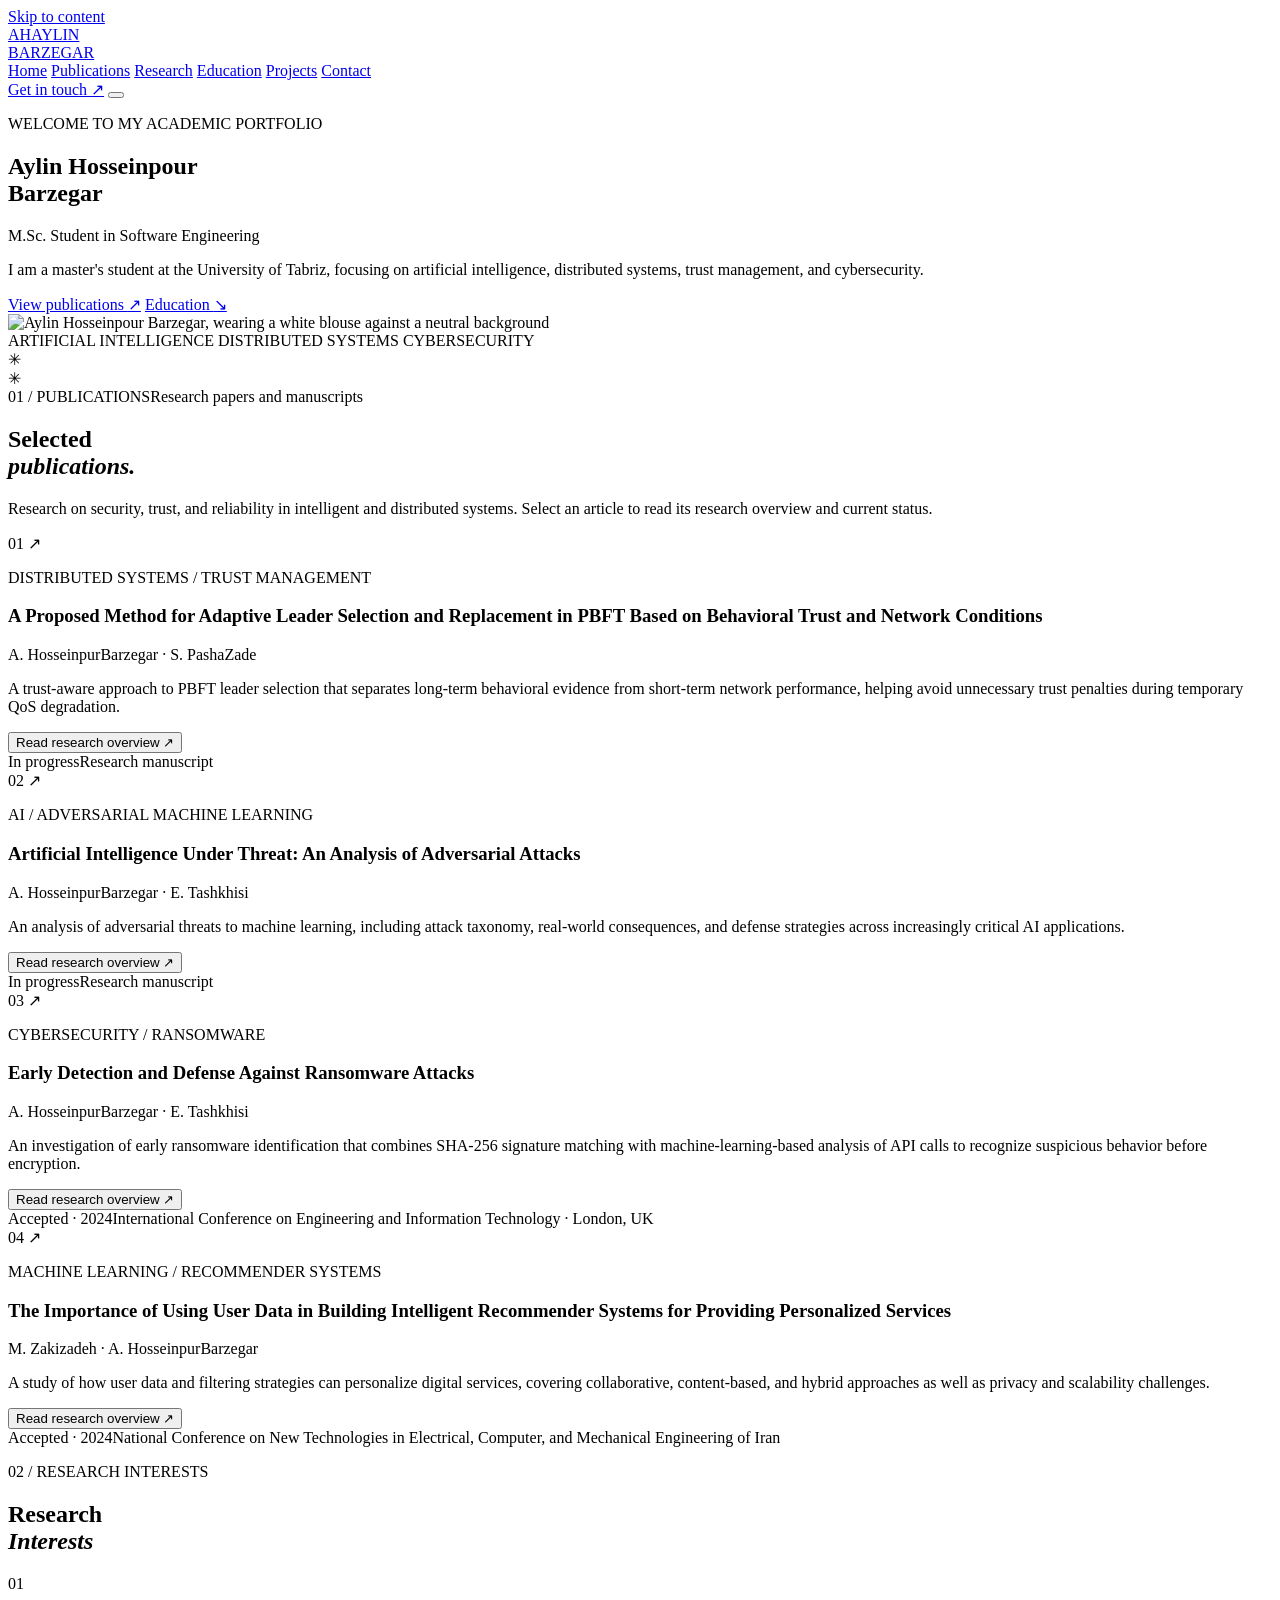
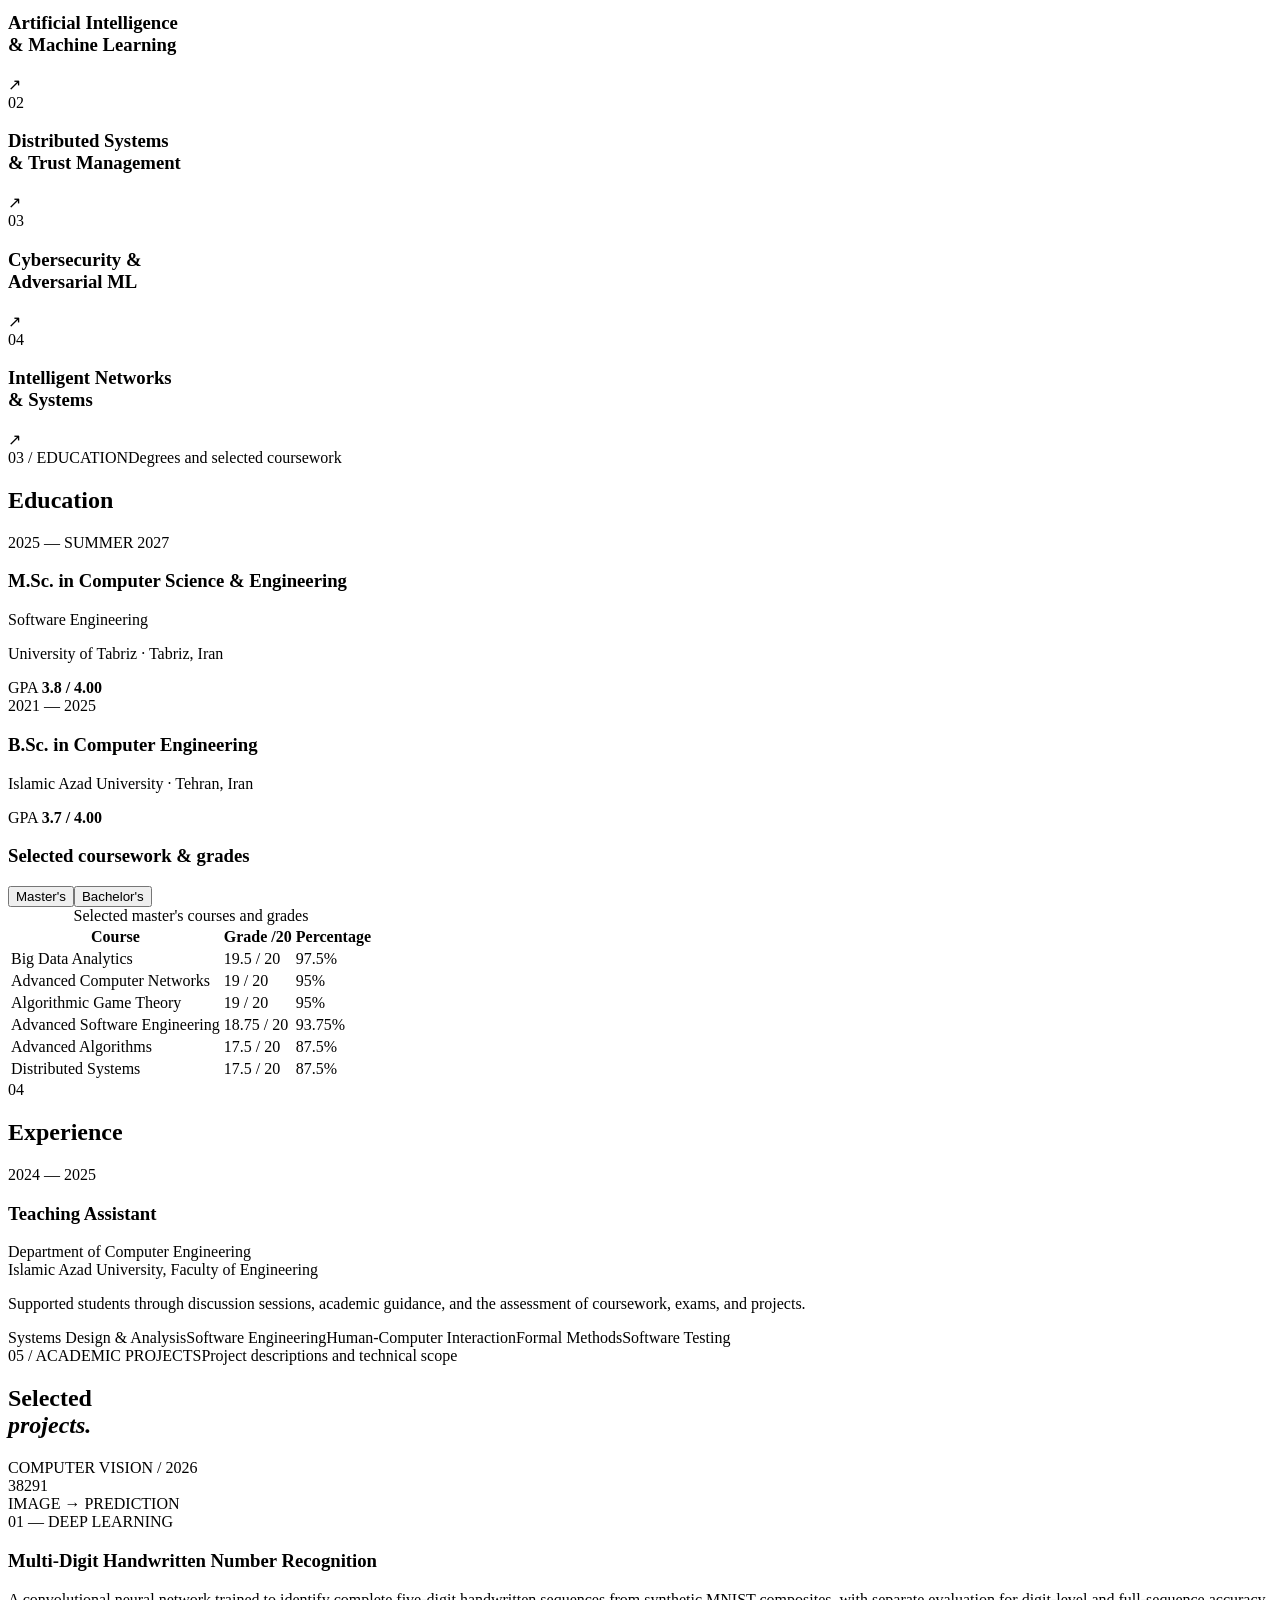
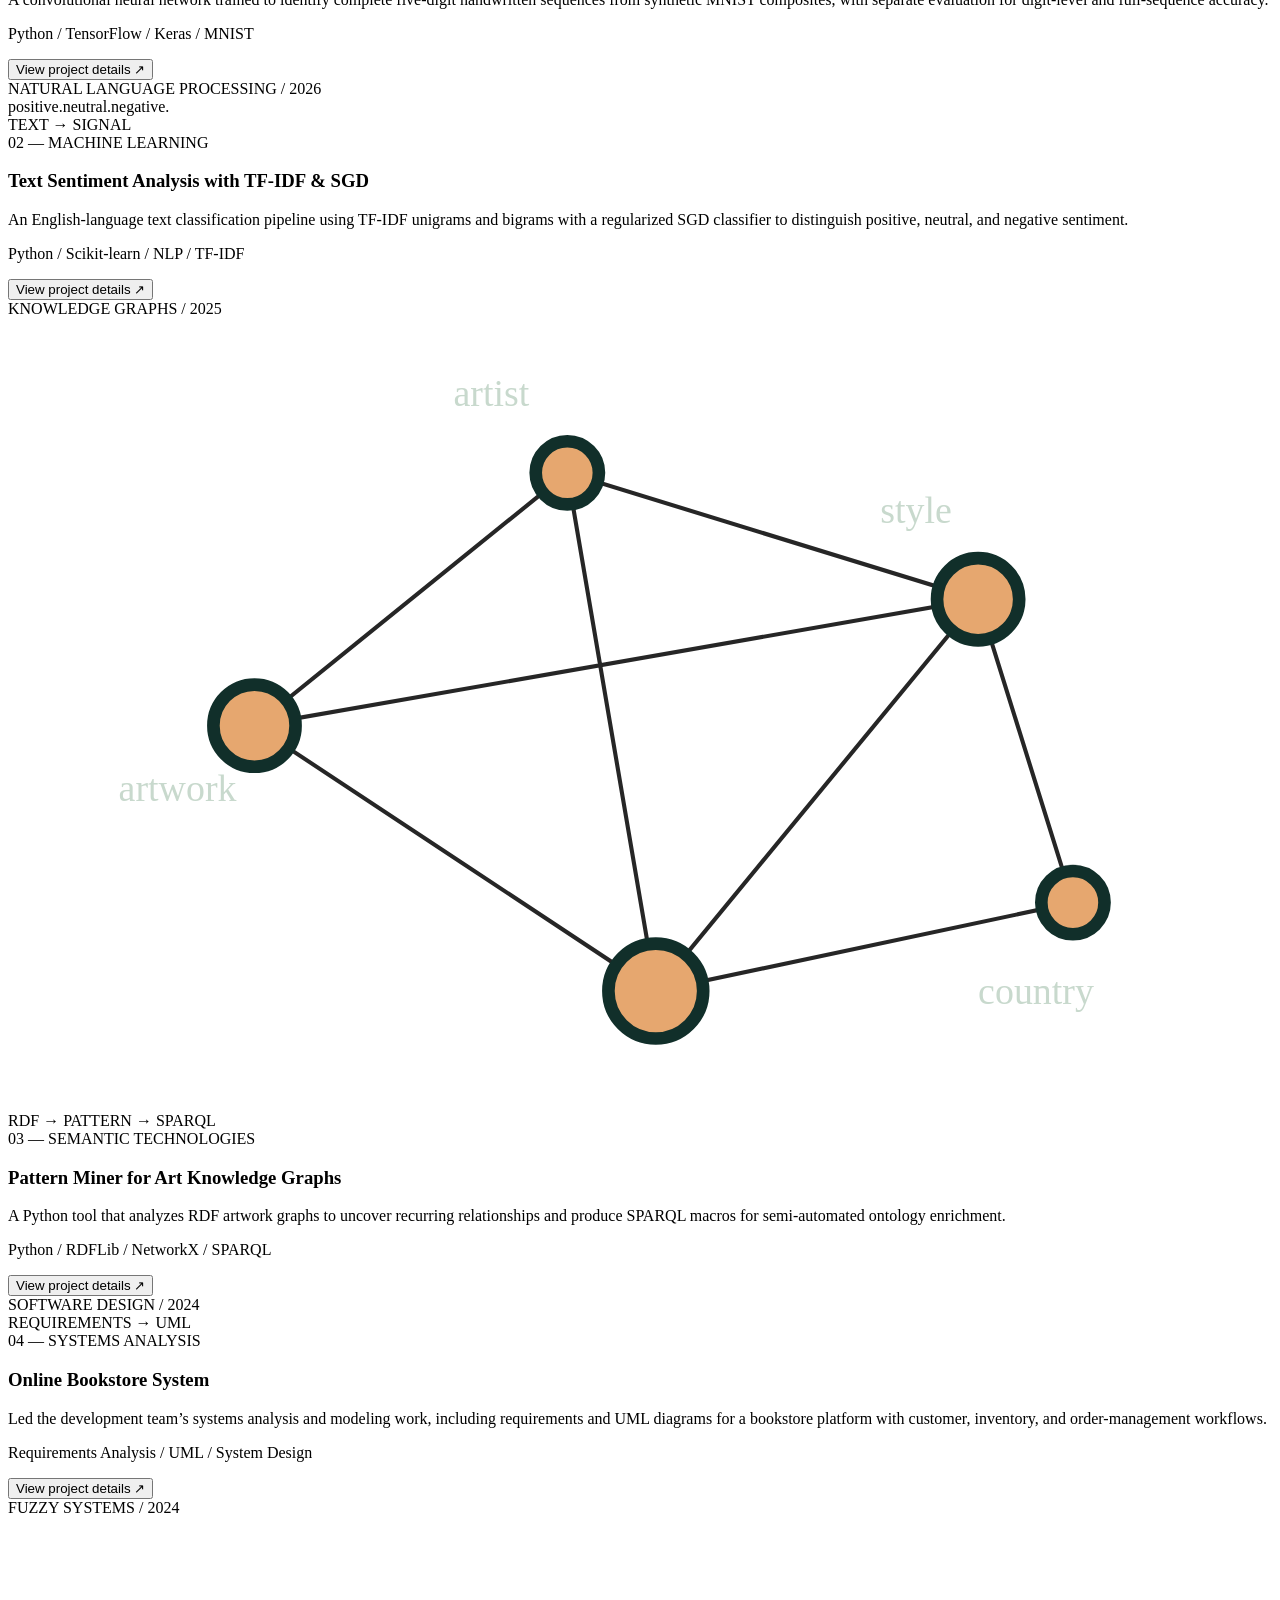
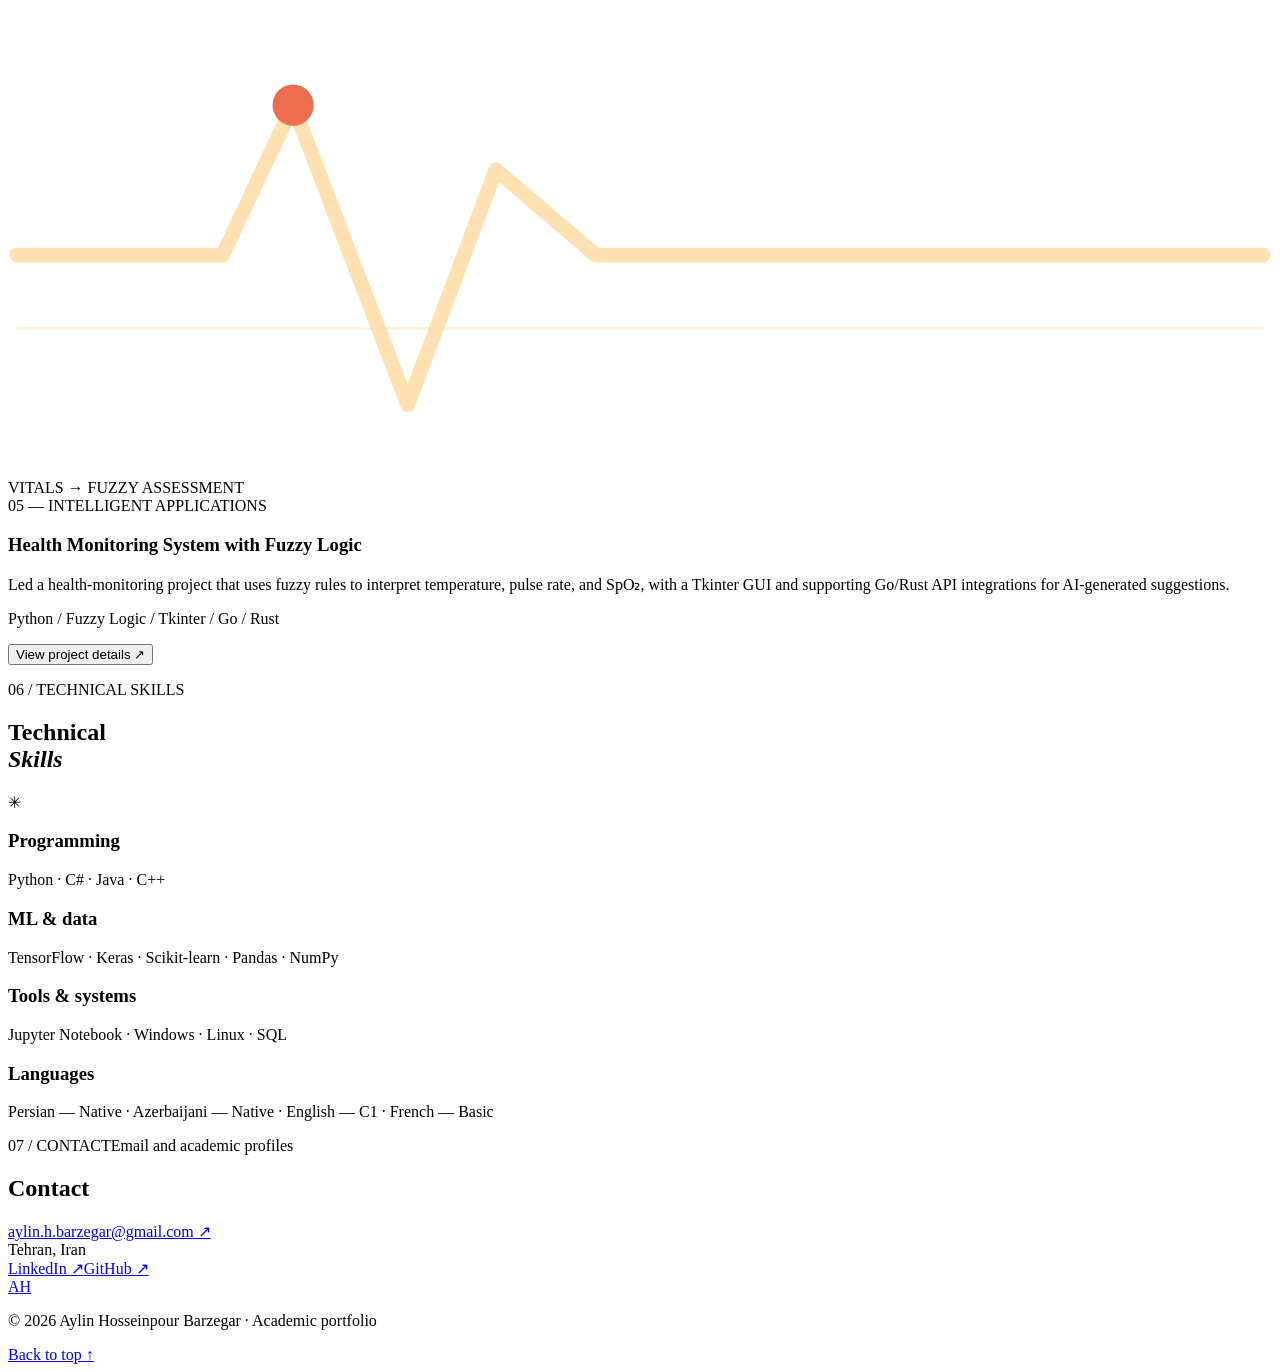
==== index.html @ ffdce844 "Add files via upload" ====
<!DOCTYPE html>

<html lang="en">
<head>
<meta charset="utf-8"/>
<meta content="width=device-width, initial-scale=1" name="viewport"/>
<meta content="noindex, nofollow, noarchive" name="robots"/>
<meta content="noindex, nofollow, noarchive" name="googlebot"/>
<meta content="strict-origin-when-cross-origin" name="referrer"/>
<meta content="#12362f" name="theme-color"/>
<meta content="The academic portfolio of Aylin Hosseinpour Barzegar, a software engineering graduate student researching artificial intelligence, distributed systems, trust management, and cybersecurity." name="description"/>
<title>Aylin Hosseinpour Barzegar — Research &amp; Engineering</title>
<link href="assets/img/favicon.svg" rel="icon" type="image/svg+xml"/>
<link href="assets/css/styles.css" rel="stylesheet"/>
<script defer="" src="assets/js/app.js"></script>
</head>
<body>
<a class="skip-link" href="#main">Skip to content</a>
<div id="top"></div>
<header class="site-header" id="site-header">
<a aria-label="Aylin Barzegar — home" class="brand" href="#top"><span class="brand-mark">A<span>H</span></span><span class="brand-name">AYLIN<br/>BARZEGAR</span></a>
<nav aria-label="Primary navigation" class="main-nav" id="main-nav">
<a href="#top">Home</a>
<a href="#publications">Publications</a>
<a href="#research">Research</a>
<a href="#education">Education</a>
<a href="#projects">Projects</a>
<a href="#contact">Contact</a>
</nav>
<a class="header-action" href="mailto:aylin.h.barzegar@gmail.com?subject=Hello%20Aylin">Get in touch <span aria-hidden="true">↗</span></a>
<button aria-controls="main-nav" aria-expanded="false" aria-label="Open navigation" class="nav-toggle" id="nav-toggle" type="button"><span></span><span></span></button>
</header>
<main id="main">
<section aria-labelledby="hero-title" class="hero">
  <div class="hero-copy">
    <p class="intro-note">WELCOME TO MY ACADEMIC PORTFOLIO <span class="eyebrow-line" aria-hidden="true"></span></p>
    <h1 id="hero-title">Aylin Hosseinpour<br> <span>Barzegar</span></h1>
    <p class="hero-role">M.Sc. Student in Software Engineering</p>
    <p class="hero-lede">I am a master's student at the University of Tabriz, focusing on artificial intelligence, distributed systems, trust management, and cybersecurity.</p>
    <div class="hero-buttons">
      <a class="pill pill-primary" href="#publications">View publications <span aria-hidden="true">↗</span></a>
      <a class="pill pill-secondary" href="#education">Education <span aria-hidden="true">↘</span></a>
    </div>
  </div>
  <div class="hero-visual">
    <div class="portrait-orbit portrait-orbit-back" aria-hidden="true"></div>
    <div class="hero-portrait-shell">
      <img class="hero-portrait" src="assets/img/profile.jpg" alt="Aylin Hosseinpour Barzegar, wearing a white blouse against a neutral background" width="706" height="1536" decoding="async" fetchpriority="high">
    </div>
    <div class="portrait-orbit portrait-orbit-front" aria-hidden="true"></div>
    <div class="hero-fields" aria-label="Research fields">
      <span>ARTIFICIAL INTELLIGENCE</span>
      <span>DISTRIBUTED SYSTEMS</span>
      <span>CYBERSECURITY</span>
    </div>
    <div class="portrait-decoration portrait-decoration-top" aria-hidden="true">✳</div>
    <div class="portrait-decoration portrait-decoration-bottom" aria-hidden="true">✳</div>
  </div>
</section>
<section aria-labelledby="pub-heading" class="section section-publications" id="publications">
<div class="section-top"><span class="section-id">01 / PUBLICATIONS</span><span class="section-subnote">Research papers and manuscripts</span></div>
<div class="section-head split-head"><div><h2 id="pub-heading">Selected<br/><em>publications.</em></h2></div><p class="section-intro">Research on security, trust, and reliability in intelligent and distributed systems. Select an article to read its research overview and current status.</p></div>
<div class="pub-list">
<article class="pub-item reveal"><div class="pub-index">01 <span aria-hidden="true" class="pub-icon">↗</span></div><div class="pub-body"><p class="pub-category">DISTRIBUTED SYSTEMS / TRUST MANAGEMENT</p><h3>A Proposed Method for Adaptive Leader Selection and Replacement in PBFT Based on Behavioral Trust and Network Conditions</h3><p class="pub-authors">A. HosseinpurBarzegar · S. PashaZade</p><p class="pub-summary">A trust-aware approach to PBFT leader selection that separates long-term behavioral evidence from short-term network performance, helping avoid unnecessary trust penalties during temporary QoS degradation.</p><button class="read-link" data-detail="paper-pbft" type="button">Read research overview <span aria-hidden="true">↗</span></button></div><div class="pub-meta"><span class="status status-progress"><span class="status-dot"></span> In progress</span><span>Research manuscript</span></div></article>
<article class="pub-item reveal"><div class="pub-index">02 <span aria-hidden="true" class="pub-icon">↗</span></div><div class="pub-body"><p class="pub-category">AI / ADVERSARIAL MACHINE LEARNING</p><h3>Artificial Intelligence Under Threat: An Analysis of Adversarial Attacks</h3><p class="pub-authors">A. HosseinpurBarzegar · E. Tashkhisi</p><p class="pub-summary">An analysis of adversarial threats to machine learning, including attack taxonomy, real-world consequences, and defense strategies across increasingly critical AI applications.</p><button class="read-link" data-detail="paper-adversarial" type="button">Read research overview <span aria-hidden="true">↗</span></button></div><div class="pub-meta"><span class="status status-progress"><span class="status-dot"></span> In progress</span><span>Research manuscript</span></div></article>
<article class="pub-item reveal"><div class="pub-index">03 <span aria-hidden="true" class="pub-icon">↗</span></div><div class="pub-body"><p class="pub-category">CYBERSECURITY / RANSOMWARE</p><h3>Early Detection and Defense Against Ransomware Attacks</h3><p class="pub-authors">A. HosseinpurBarzegar · E. Tashkhisi</p><p class="pub-summary">An investigation of early ransomware identification that combines SHA-256 signature matching with machine-learning-based analysis of API calls to recognize suspicious behavior before encryption.</p><button class="read-link" data-detail="paper-ransomware" type="button">Read research overview <span aria-hidden="true">↗</span></button></div><div class="pub-meta"><span class="status status-accepted"><span class="status-dot"></span> Accepted · 2024</span><span>International Conference on Engineering and Information Technology · London, UK</span></div></article>
<article class="pub-item reveal"><div class="pub-index">04 <span aria-hidden="true" class="pub-icon">↗</span></div><div class="pub-body"><p class="pub-category">MACHINE LEARNING / RECOMMENDER SYSTEMS</p><h3>The Importance of Using User Data in Building Intelligent Recommender Systems for Providing Personalized Services</h3><p class="pub-authors">M. Zakizadeh · A. HosseinpurBarzegar</p><p class="pub-summary">A study of how user data and filtering strategies can personalize digital services, covering collaborative, content-based, and hybrid approaches as well as privacy and scalability challenges.</p><button class="read-link" data-detail="paper-recommender" type="button">Read research overview <span aria-hidden="true">↗</span></button></div><div class="pub-meta"><span class="status status-accepted"><span class="status-dot"></span> Accepted · 2024</span><span>National Conference on New Technologies in Electrical, Computer, and Mechanical Engineering of Iran</span></div></article>
</div>
</section>
<section aria-labelledby="focus-heading" class="focus-section" id="research">
<div class="focus-left"><p class="overline">02 / RESEARCH INTERESTS</p><h2 id="focus-heading">Research<br/><em>Interests</em></h2></div>
<div class="focus-right"><div class="focus-row"><span>01</span><h3>Artificial Intelligence<br/>&amp; Machine Learning</h3><span class="focus-symbol">↗</span></div><div class="focus-row"><span>02</span><h3>Distributed Systems<br/>&amp; Trust Management</h3><span class="focus-symbol">↗</span></div><div class="focus-row"><span>03</span><h3>Cybersecurity &amp;<br/>Adversarial ML</h3><span class="focus-symbol">↗</span></div><div class="focus-row"><span>04</span><h3>Intelligent Networks<br/>&amp; Systems</h3><span class="focus-symbol">↗</span></div></div>
</section>
<section aria-labelledby="edu-heading" class="section education-section" id="education">
<div class="section-top"><span class="section-id">03 / EDUCATION</span><span class="section-subnote">Degrees and selected coursework</span></div>
<div class="education-grid"><div class="edu-left"><h2 id="edu-heading">Education</h2></div><div class="edu-right"><article class="degree"><div class="degree-year">2025 — SUMMER 2027</div><h3>M.Sc. in Computer Science &amp; Engineering</h3><p class="degree-field">Software Engineering</p><p>University of Tabriz <span class="bullet-sep">·</span> Tabriz, Iran</p><div class="gpa">GPA <strong>3.8 <span>/ 4.00</span></strong></div></article><article class="degree"><div class="degree-year">2021 — 2025</div><h3>B.Sc. in Computer Engineering</h3><p>Islamic Azad University <span class="bullet-sep">·</span> Tehran, Iran</p><div class="gpa">GPA <strong>3.7 <span>/ 4.00</span></strong></div></article></div></div>
<div class="coursework" id="coursework"><div class="coursework-heading"><div><h3>Selected coursework <span>&amp; grades</span></h3></div></div>
<div aria-label="Course degree level" class="course-tabs" role="tablist"><button aria-controls="panel-master" aria-selected="true" class="course-tab is-active" id="tab-master" role="tab" tabindex="0" type="button">Master's</button><button aria-controls="panel-bachelor" aria-selected="false" class="course-tab" id="tab-bachelor" role="tab" tabindex="-1" type="button">Bachelor's</button></div>
<div aria-labelledby="tab-master" class="course-panel" id="panel-master" role="tabpanel"><table class="course-table"><caption class="sr-only">Selected master's courses and grades</caption><thead><tr><th scope="col">Course</th><th scope="col">Grade /20</th><th scope="col">Percentage</th></tr></thead><tbody><tr><td>Big Data Analytics</td><td>19.5 / 20</td><td>97.5%</td></tr><tr><td>Advanced Computer Networks</td><td>19 / 20</td><td>95%</td></tr><tr><td>Algorithmic Game Theory</td><td>19 / 20</td><td>95%</td></tr><tr><td>Advanced Software Engineering</td><td>18.75 / 20</td><td>93.75%</td></tr><tr><td>Advanced Algorithms</td><td>17.5 / 20</td><td>87.5%</td></tr><tr><td>Distributed Systems</td><td>17.5 / 20</td><td>87.5%</td></tr></tbody></table></div>
<div aria-labelledby="tab-bachelor" class="course-panel" hidden="" id="panel-bachelor" role="tabpanel"><table class="course-table"><caption class="sr-only">Selected bachelor's courses and grades</caption><thead><tr><th scope="col">Course</th><th scope="col">Grade /20</th><th scope="col">Percentage</th></tr></thead><tbody><tr><td>Computational Intelligence Fundamentals</td><td>20 / 20</td><td>100%</td></tr><tr><td>Data Structures</td><td>20 / 20</td><td>100%</td></tr><tr><td>Operating Systems</td><td>20 / 20</td><td>100%</td></tr><tr><td>Formal Methods in Software Engineering</td><td>20 / 20</td><td>100%</td></tr><tr><td>Artificial Intelligence and Expert Systems</td><td>19 / 20</td><td>95%</td></tr><tr><td>Computer Networks</td><td>19 / 20</td><td>95%</td></tr><tr><td>Algorithm Design</td><td>19 / 20</td><td>95%</td></tr></tbody></table></div>
</div>
</section>
<section aria-labelledby="exp-heading" class="teaching-section" id="experience"><div class="teaching-number">04</div><div><h2 id="exp-heading">Experience<br/></h2></div><div class="teaching-details"><p class="ta-period">2024 — 2025</p><h3>Teaching Assistant</h3><p>Department of Computer Engineering<br/>Islamic Azad University, Faculty of Engineering</p><p class="teaching-support">Supported students through discussion sessions, academic guidance, and the assessment of coursework, exams, and projects.</p><div class="teaching-courses"><span>Systems Design &amp; Analysis</span><span>Software Engineering</span><span>Human-Computer Interaction</span><span>Formal Methods</span><span>Software Testing</span></div></div></section>
<section aria-labelledby="projects-heading" class="section projects-section" id="projects"><div class="section-top"><span class="section-id">05 / ACADEMIC PROJECTS</span><span class="section-subnote">Project descriptions and technical scope</span></div><div class="section-head split-head"><div><h2 id="projects-heading">Selected<br/><em>projects.</em></h2></div></div>
<div class="project-list">
<article class="project-entry reveal"><div aria-hidden="true" class="project-art art-digits"><span class="art-small">COMPUTER VISION / 2026</span><div class="digits-art"><span>3</span><span>8</span><span>2</span><span>9</span><span>1</span></div><span class="art-artifact">IMAGE → PREDICTION</span></div><div class="project-info"><span class="project-count">01 — DEEP LEARNING</span><h3>Multi-Digit Handwritten Number Recognition</h3><p>A convolutional neural network trained to identify complete five-digit handwritten sequences from synthetic MNIST composites, with separate evaluation for digit-level and full-sequence accuracy.</p><p class="project-tech">Python / TensorFlow / Keras / MNIST</p><button class="project-more" data-detail="project-digits" type="button">View project details <span aria-hidden="true">↗</span></button></div></article>
<article class="project-entry project-entry-reverse reveal"><div aria-hidden="true" class="project-art art-sentiment"><span class="art-small">NATURAL LANGUAGE PROCESSING / 2026</span><div class="sentiment-typography"><span>positive.</span><span>neutral.</span><span>negative.</span></div><span class="art-artifact">TEXT → SIGNAL</span></div><div class="project-info"><span class="project-count">02 — MACHINE LEARNING</span><h3>Text Sentiment Analysis with TF-IDF &amp; SGD</h3><p>An English-language text classification pipeline using TF-IDF unigrams and bigrams with a regularized SGD classifier to distinguish positive, neutral, and negative sentiment.</p><p class="project-tech">Python / Scikit-learn / NLP / TF-IDF</p><button class="project-more" data-detail="project-sentiment" type="button">View project details <span aria-hidden="true">↗</span></button></div></article>
<article class="project-entry reveal"><div aria-hidden="true" class="project-art art-graph"><span class="art-small">KNOWLEDGE GRAPHS / 2025</span><svg focusable="false" role="presentation" viewbox="0 0 400 250"><g fill="none" opacity=".85" stroke="currentColor" stroke-width="1.3"><path d="M78 129 177 49 307 89 337 185 205 213 78 129 205 213 177 49M78 129 307 89 205 213"></path></g><g fill="#e6a76f" stroke="#112f2a" stroke-width="4"><circle cx="78" cy="129" r="13"></circle><circle cx="177" cy="49" r="10"></circle><circle cx="307" cy="89" r="13"></circle><circle cx="337" cy="185" r="10"></circle><circle cx="205" cy="213" r="15"></circle></g><g fill="#c8d9cd" font-size="12"><text x="35" y="153">artwork</text><text x="141" y="28">artist</text><text x="276" y="65">style</text><text x="307" y="217">country</text></g></svg><span class="art-artifact">RDF → PATTERN → SPARQL</span></div><div class="project-info"><span class="project-count">03 — SEMANTIC TECHNOLOGIES</span><h3>Pattern Miner for Art Knowledge Graphs</h3><p>A Python tool that analyzes RDF artwork graphs to uncover recurring relationships and produce SPARQL macros for semi-automated ontology enrichment.</p><p class="project-tech">Python / RDFLib / NetworkX / SPARQL</p><button class="project-more" data-detail="project-pattern" type="button">View project details <span aria-hidden="true">↗</span></button></div></article>
<article class="project-entry project-entry-reverse reveal"><div aria-hidden="true" class="project-art art-books"><span class="art-small">SOFTWARE DESIGN / 2024</span><div class="books-art"><span></span><span></span><span></span><span></span></div><span class="art-artifact">REQUIREMENTS → UML</span></div><div class="project-info"><span class="project-count">04 — SYSTEMS ANALYSIS</span><h3>Online Bookstore System</h3><p>Led the development team’s systems analysis and modeling work, including requirements and UML diagrams for a bookstore platform with customer, inventory, and order-management workflows.</p><p class="project-tech">Requirements Analysis / UML / System Design</p><button class="project-more" data-detail="project-bookstore" type="button">View project details <span aria-hidden="true">↗</span></button></div></article>
<article class="project-entry reveal"><div aria-hidden="true" class="project-art art-health"><span class="art-small">FUZZY SYSTEMS / 2024</span><svg focusable="false" role="presentation" viewbox="0 0 430 190"><path d="M3 115 H73 l24-51 39 102 30-80 34 29 H427" fill="none" stroke="#ffe0b1" stroke-linecap="round" stroke-linejoin="round" stroke-width="5"></path><path d="M3 140 H427" fill="none" opacity=".35" stroke="#f6d8a4" stroke-width="1"></path><circle cx="97" cy="64" fill="#ed6e4e" r="7"></circle></svg><span class="art-artifact">VITALS → FUZZY ASSESSMENT</span></div><div class="project-info"><span class="project-count">05 — INTELLIGENT APPLICATIONS</span><h3>Health Monitoring System with Fuzzy Logic</h3><p>Led a health-monitoring project that uses fuzzy rules to interpret temperature, pulse rate, and SpO₂, with a Tkinter GUI and supporting Go/Rust API integrations for AI-generated suggestions.</p><p class="project-tech">Python / Fuzzy Logic / Tkinter / Go / Rust</p><button class="project-more" data-detail="project-health" type="button">View project details <span aria-hidden="true">↗</span></button></div></article>
</div>
</section>
<section aria-labelledby="skills-heading" class="skills-section" id="skills"><div class="skills-head"><div><p class="overline">06 / TECHNICAL SKILLS</p><h2 id="skills-heading">Technical<br/><em>Skills</em></h2></div><div aria-hidden="true" class="skills-star">✳</div></div><div class="skills-categories"><div class="skill-category"><h3>Programming</h3><p>Python <span>·</span> C# <span>·</span> Java <span>·</span> C++</p></div><div class="skill-category"><h3>ML &amp; data</h3><p>TensorFlow <span>·</span> Keras <span>·</span> Scikit-learn <span>·</span> Pandas <span>·</span> NumPy</p></div><div class="skill-category"><h3>Tools &amp; systems</h3><p>Jupyter Notebook <span>·</span> Windows <span>·</span> Linux <span>·</span> SQL</p></div><div class="skill-category"><h3>Languages</h3><p>Persian — Native <span>·</span> Azerbaijani — Native <span>·</span> English — C1 <span>·</span> French — Basic</p></div></div></section>
<section aria-labelledby="contact-heading" class="contact-section" id="contact"><div class="contact-top"><span>07 / CONTACT</span><span>Email and academic profiles</span></div><div class="contact-body"><h2 id="contact-heading">Contact</h2><a class="contact-email" href="mailto:aylin.h.barzegar@gmail.com">aylin.h.barzegar@gmail.com <span aria-hidden="true">↗</span></a><div class="contact-bottom"><span class="contact-location">Tehran, Iran</span><div class="contact-links"><a href="https://www.linkedin.com/in/aylin-hosseinpour-barzegar/" rel="noopener noreferrer" target="_blank">LinkedIn <span aria-hidden="true">↗</span></a><a href="https://github.com/Aylin-Barzegar" rel="noopener noreferrer" target="_blank">GitHub <span aria-hidden="true">↗</span></a></div></div></div></section>
</main>
<footer class="site-footer"><a class="footer-brand" href="#top">A<span>H</span></a><p>© <span id="copyright-year">2026</span> Aylin Hosseinpour Barzegar · Academic portfolio</p><a href="#top">Back to top ↑</a></footer>
<dialog aria-describedby="dialog-summary" aria-labelledby="dialog-title" class="detail-dialog" id="detail-dialog"><div class="dialog-head"><span class="dialog-tag" id="dialog-tag">RESEARCH OVERVIEW</span><button aria-label="Close details" class="dialog-close" id="dialog-close" type="button">✕</button></div><div class="dialog-scroll"><h2 id="dialog-title"></h2><p class="dialog-subtitle" id="dialog-subtitle"></p><p id="dialog-summary"></p><h3>Approach &amp; scope</h3><p id="dialog-method"></p><h3>Key details</h3><ul id="dialog-points"></ul><p class="dialog-note" id="dialog-note"></p></div></dialog>
</body>
</html>
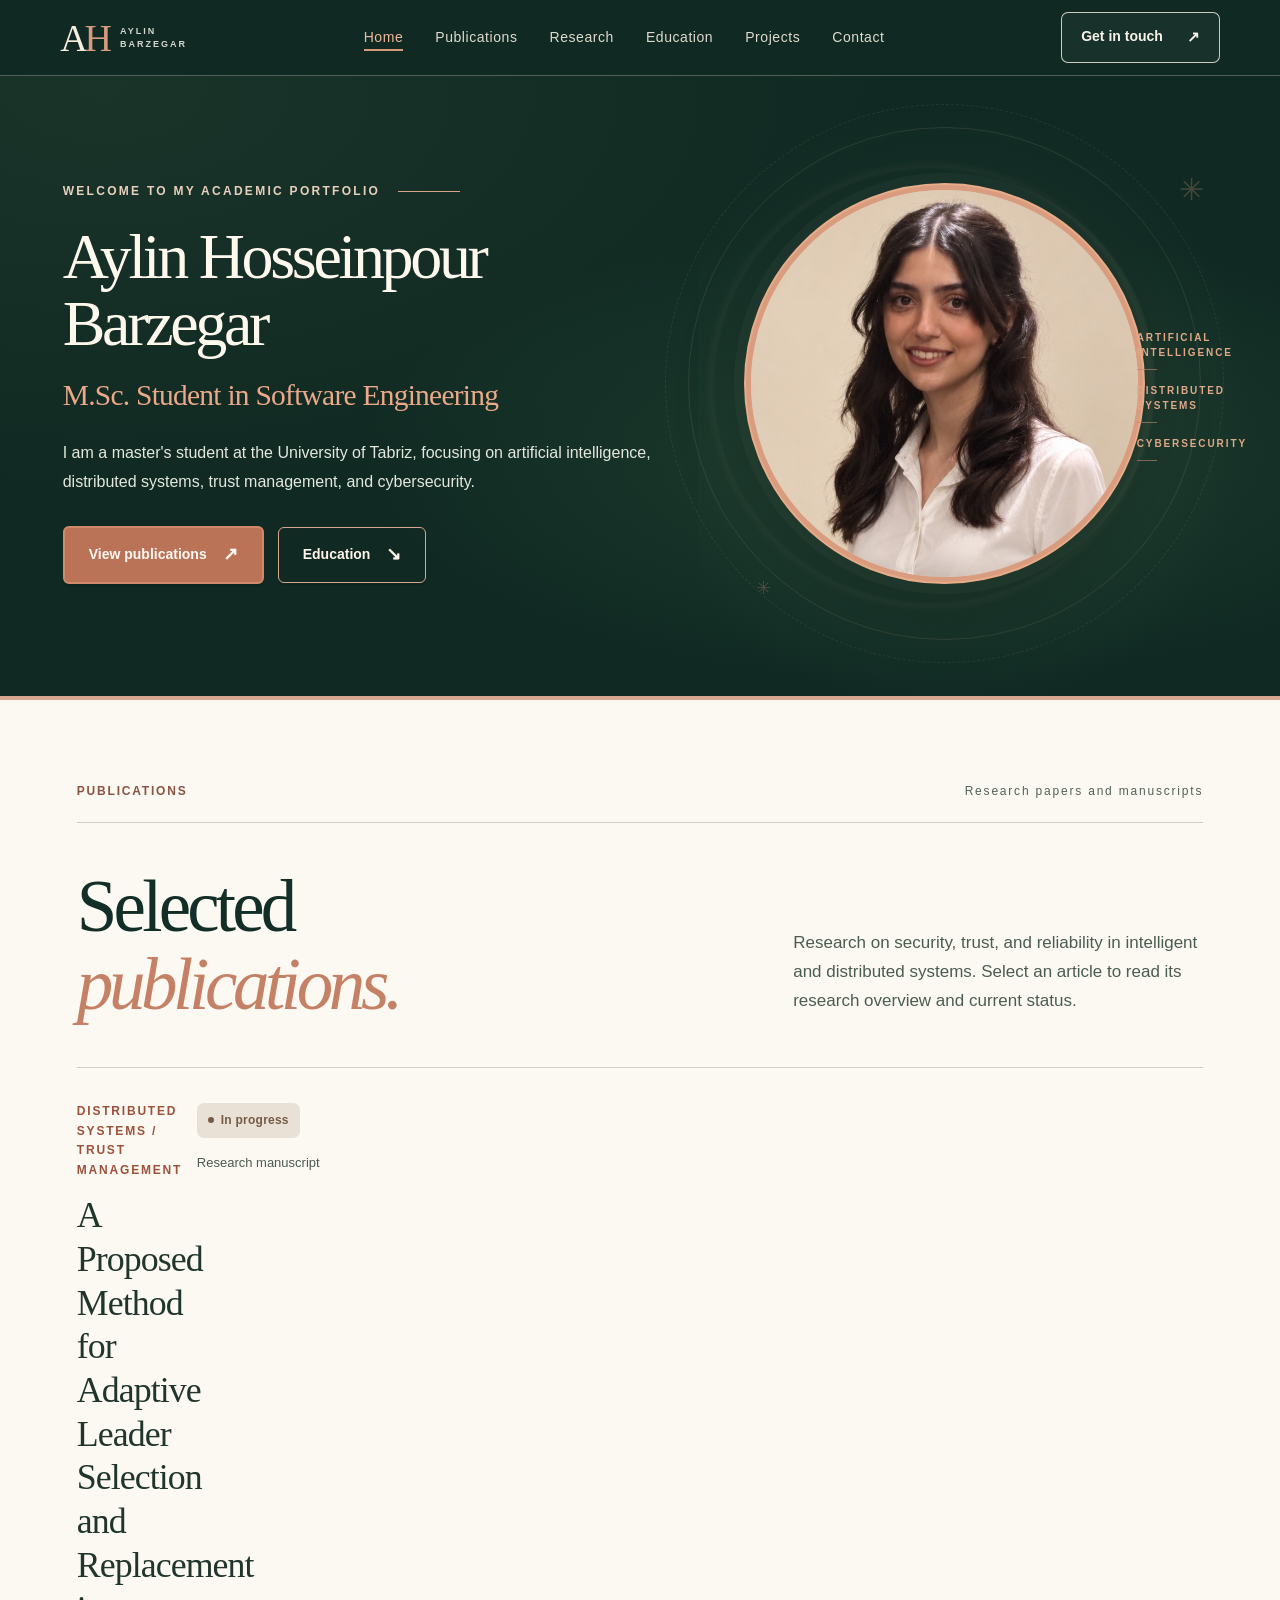
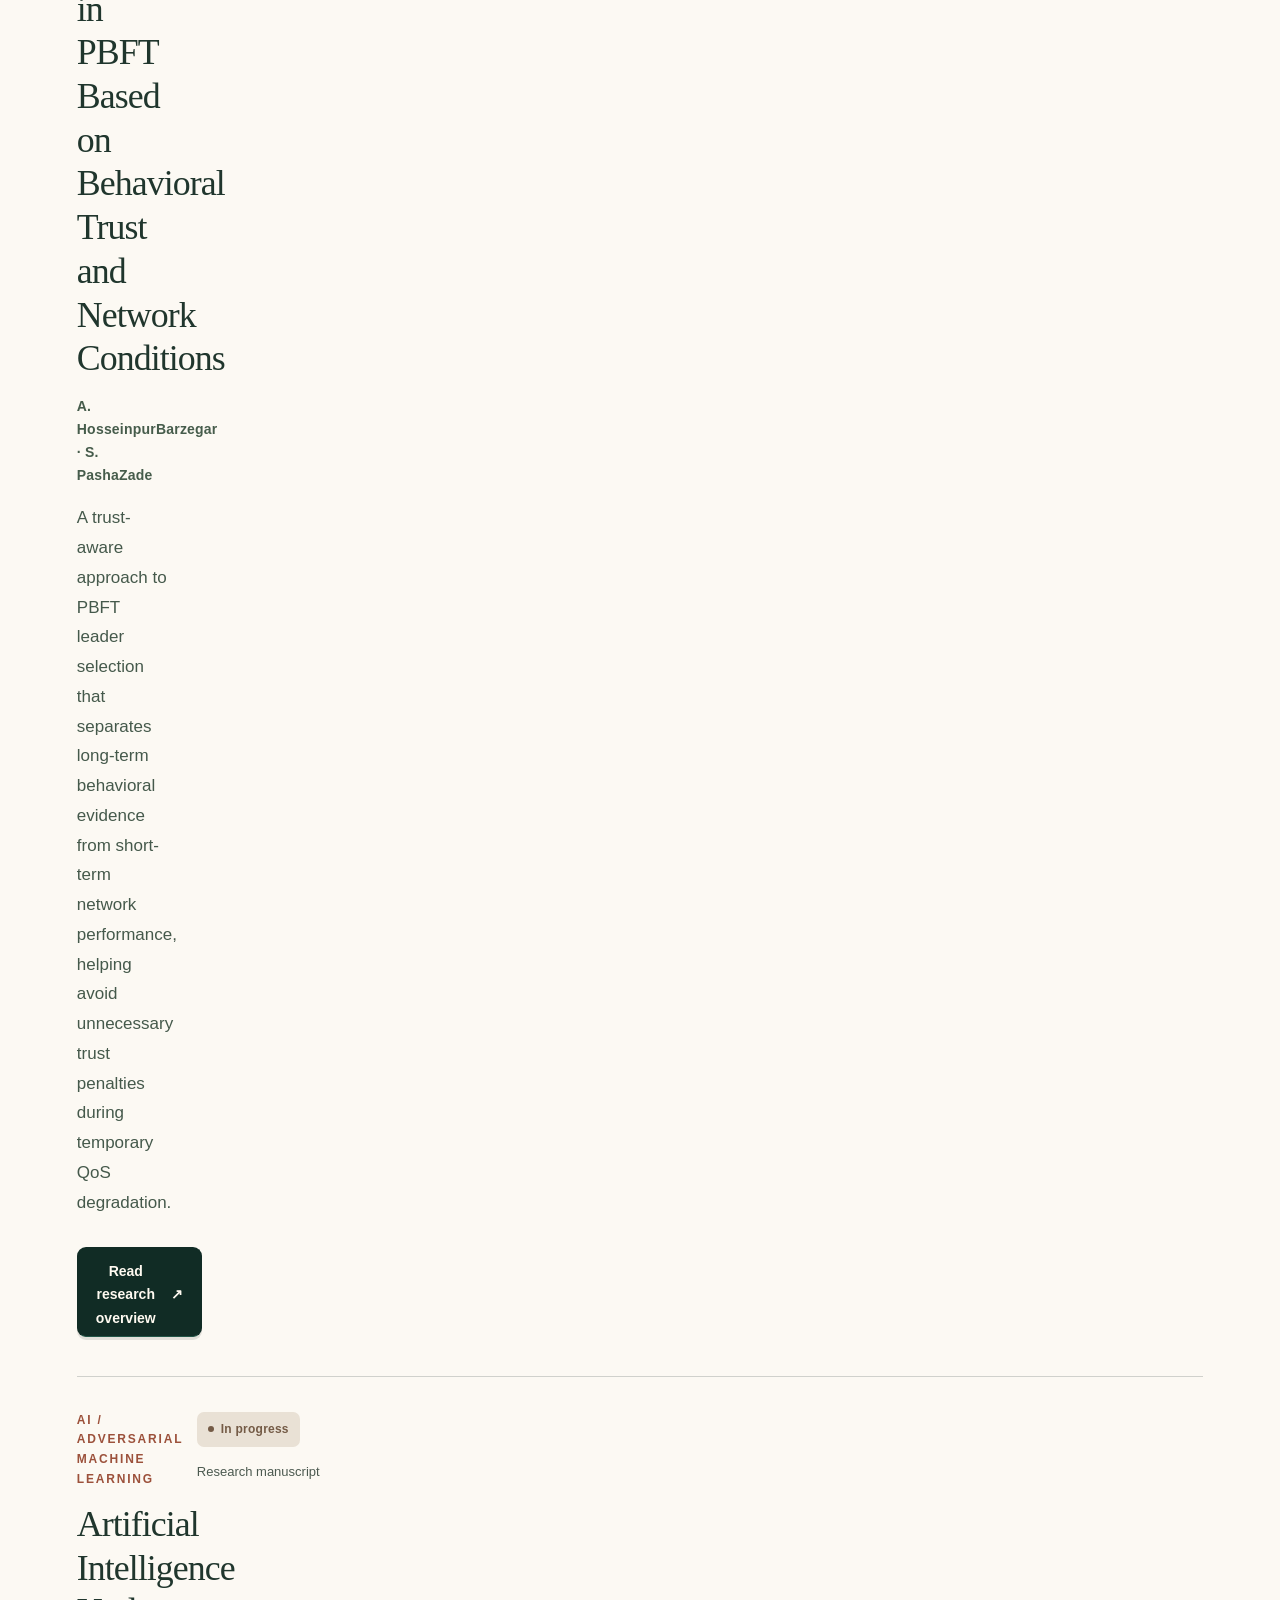
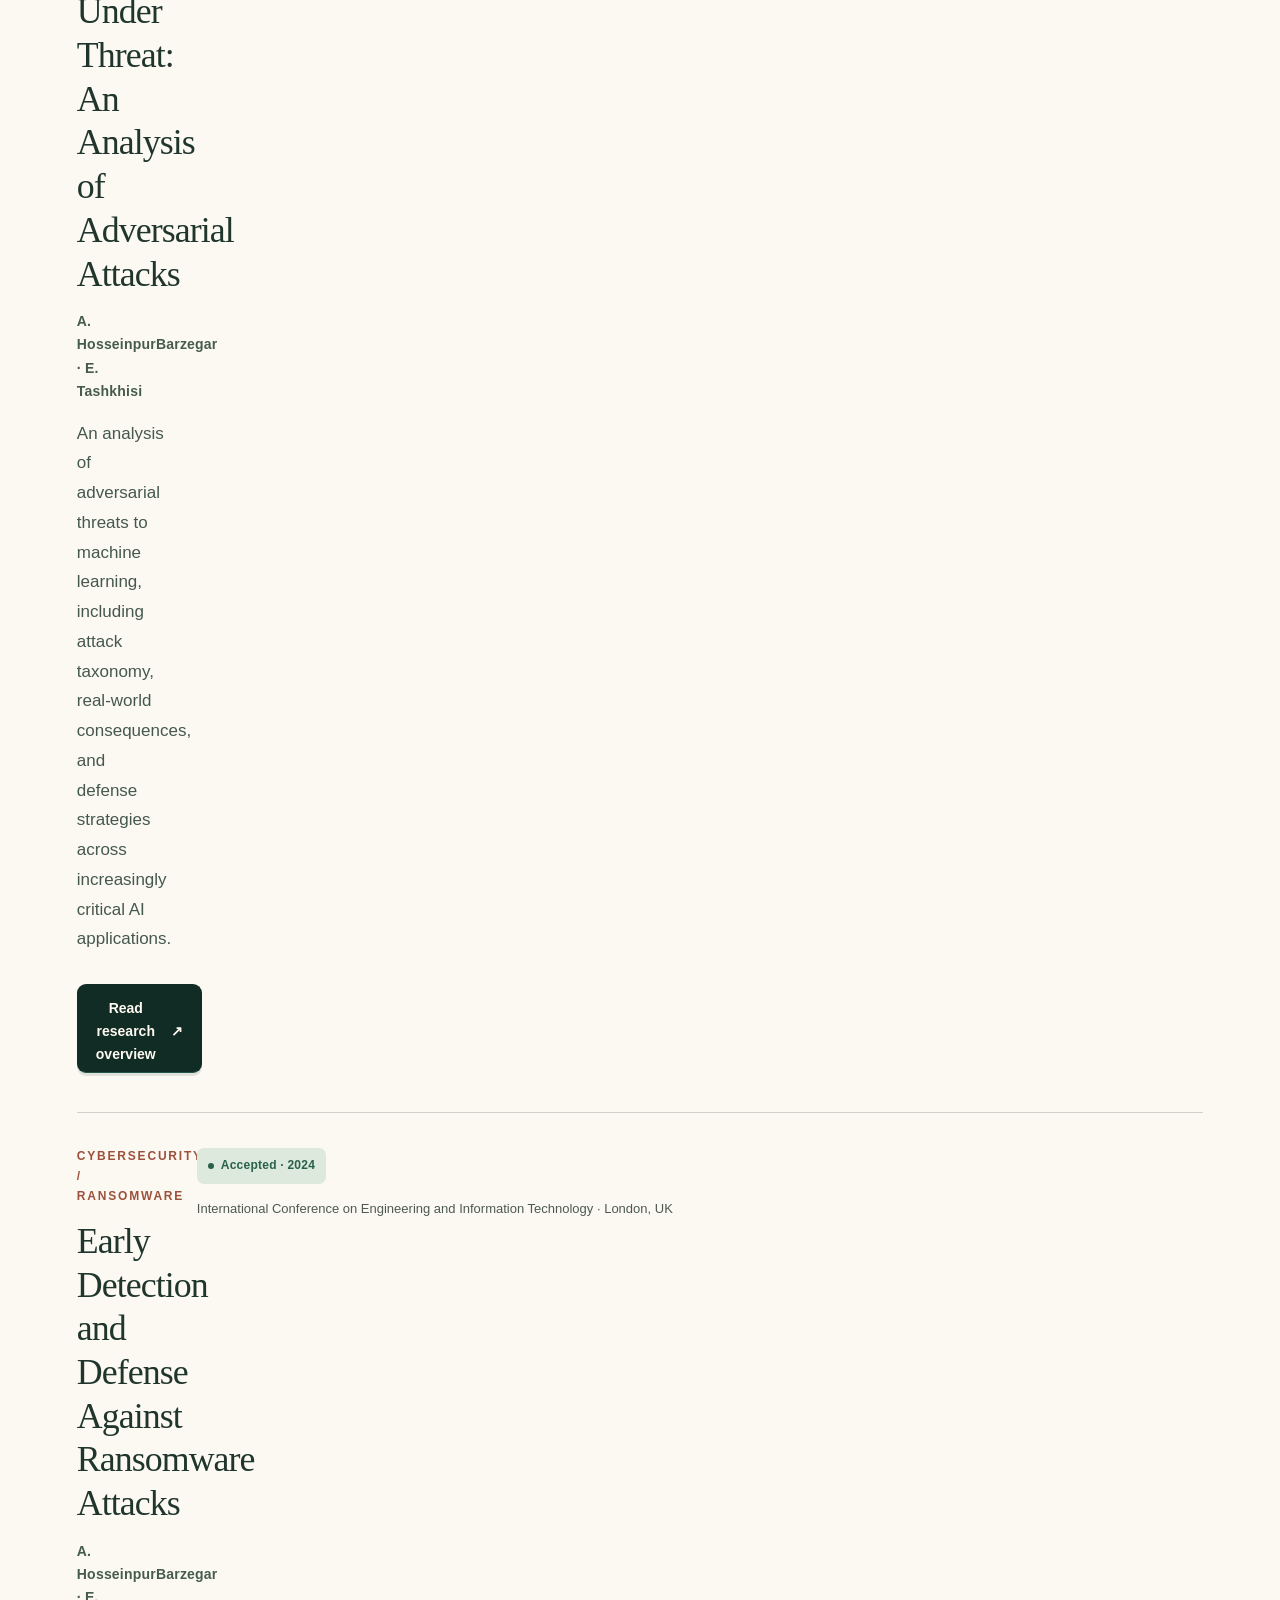
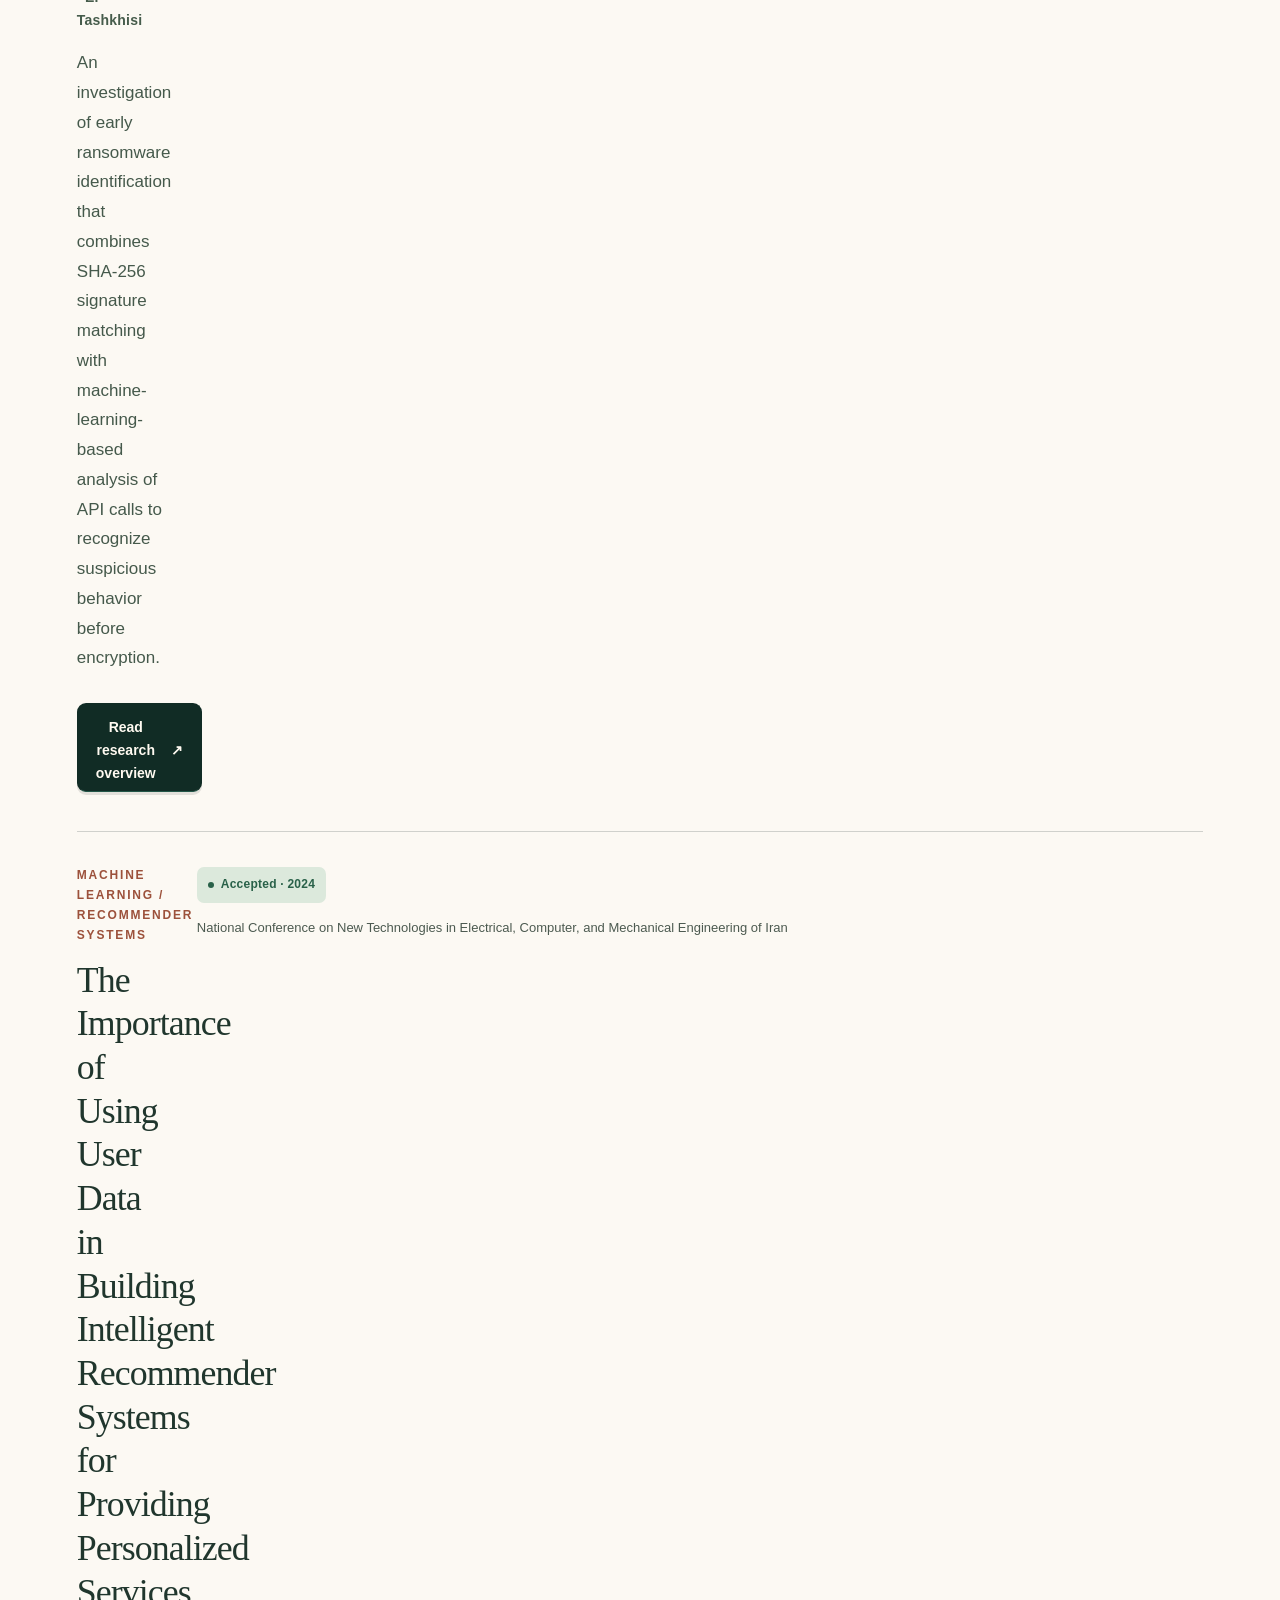
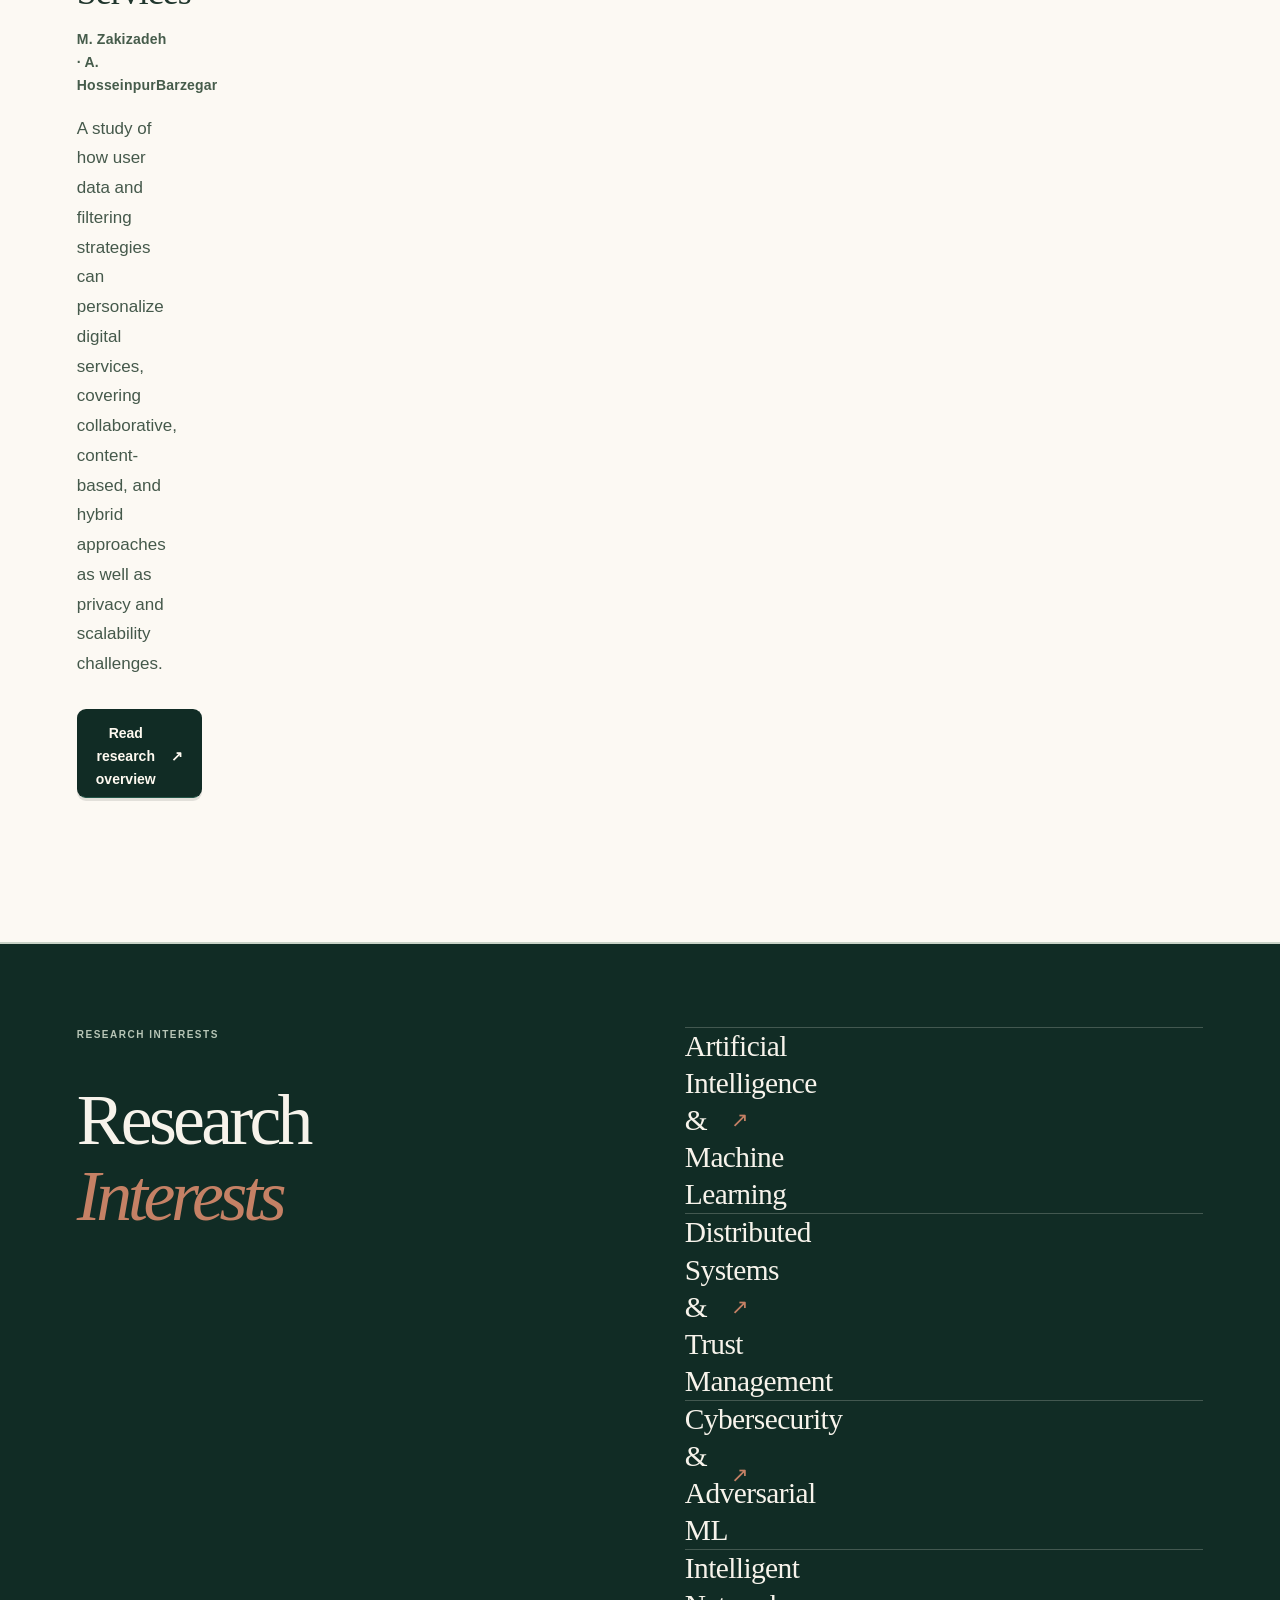
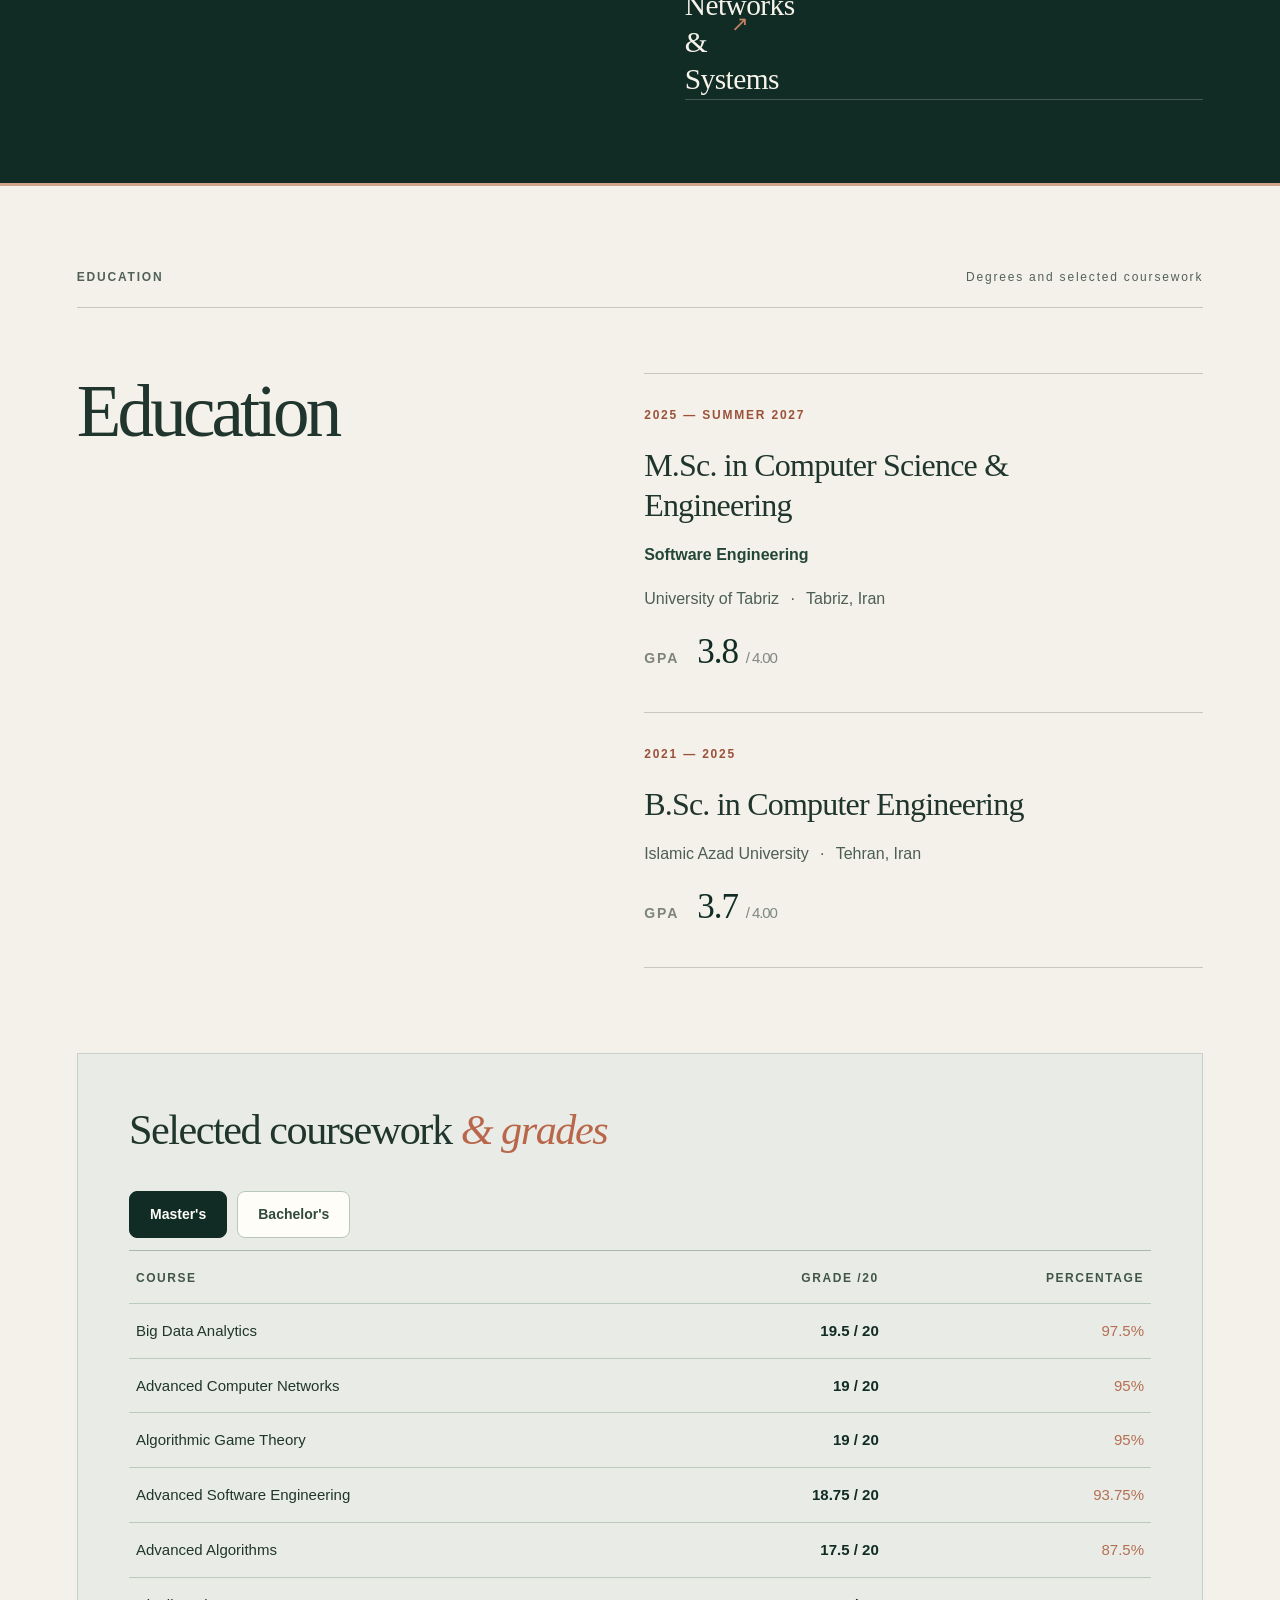
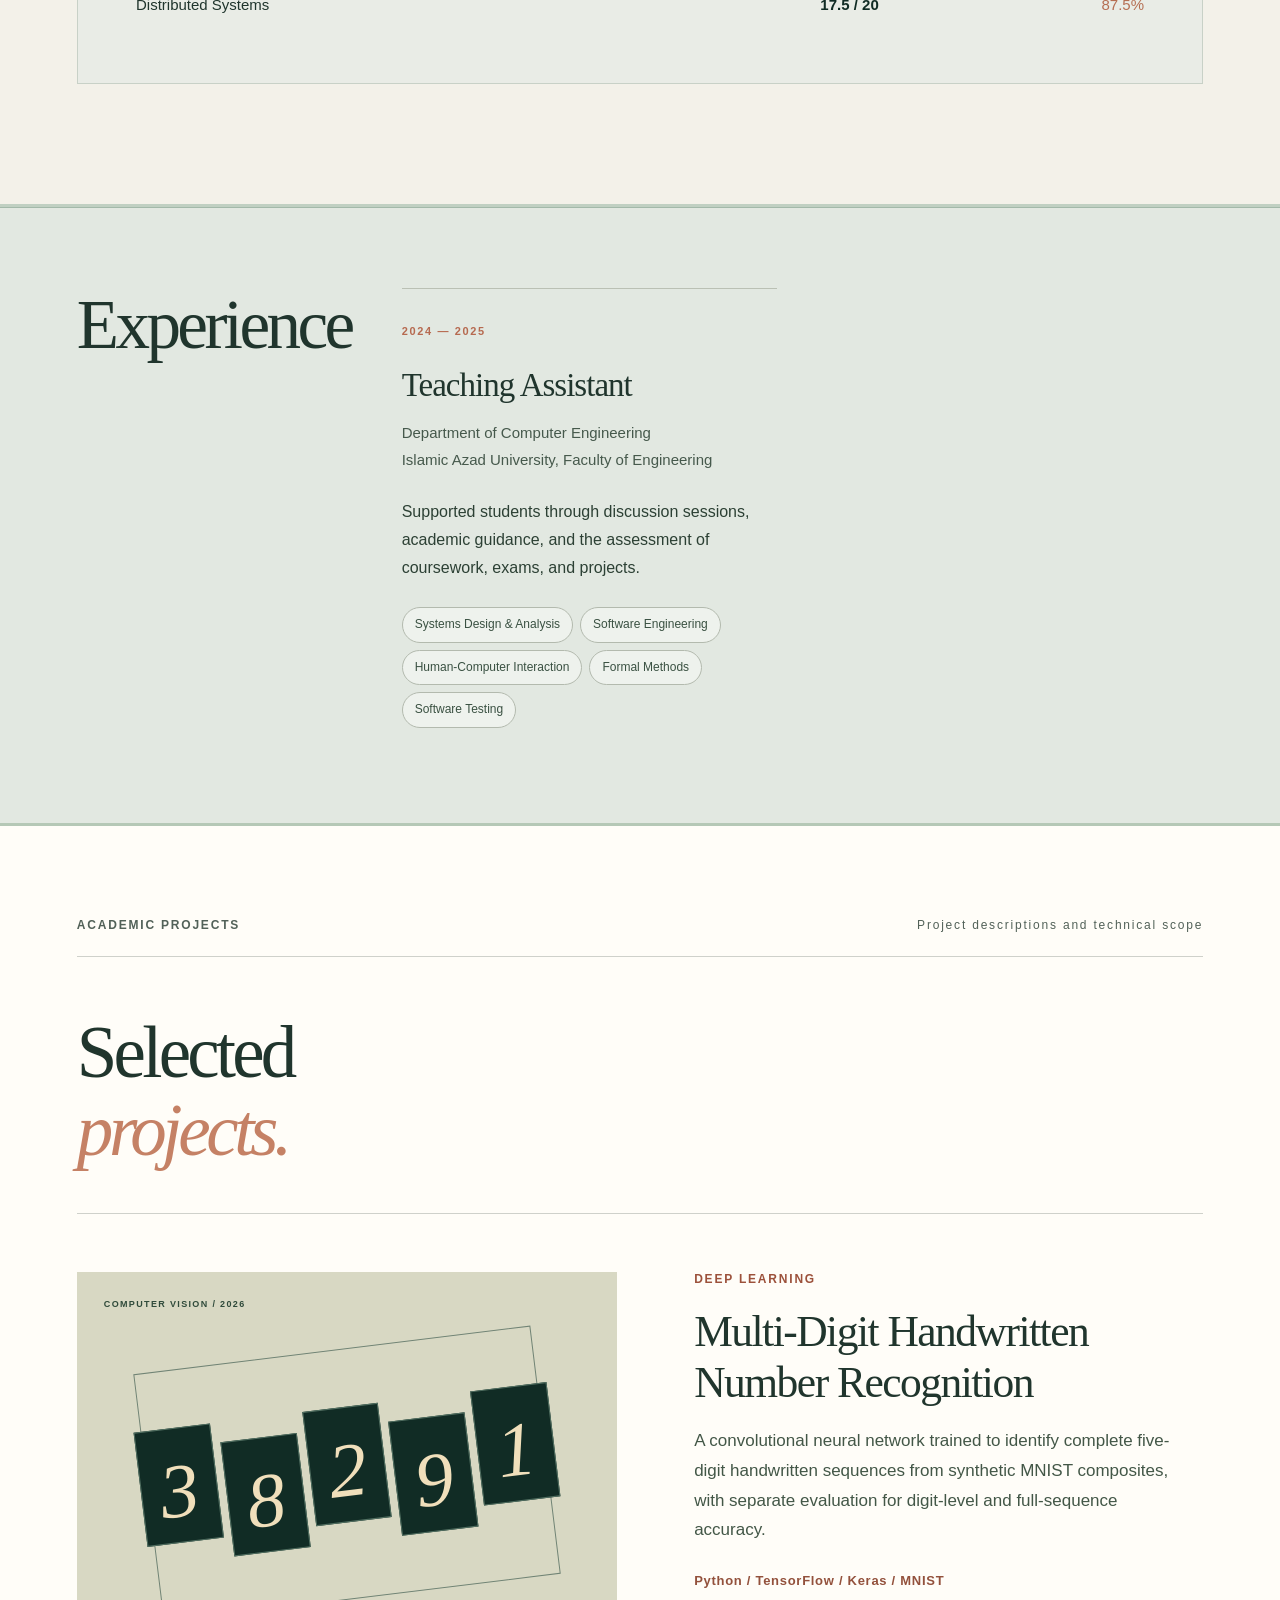
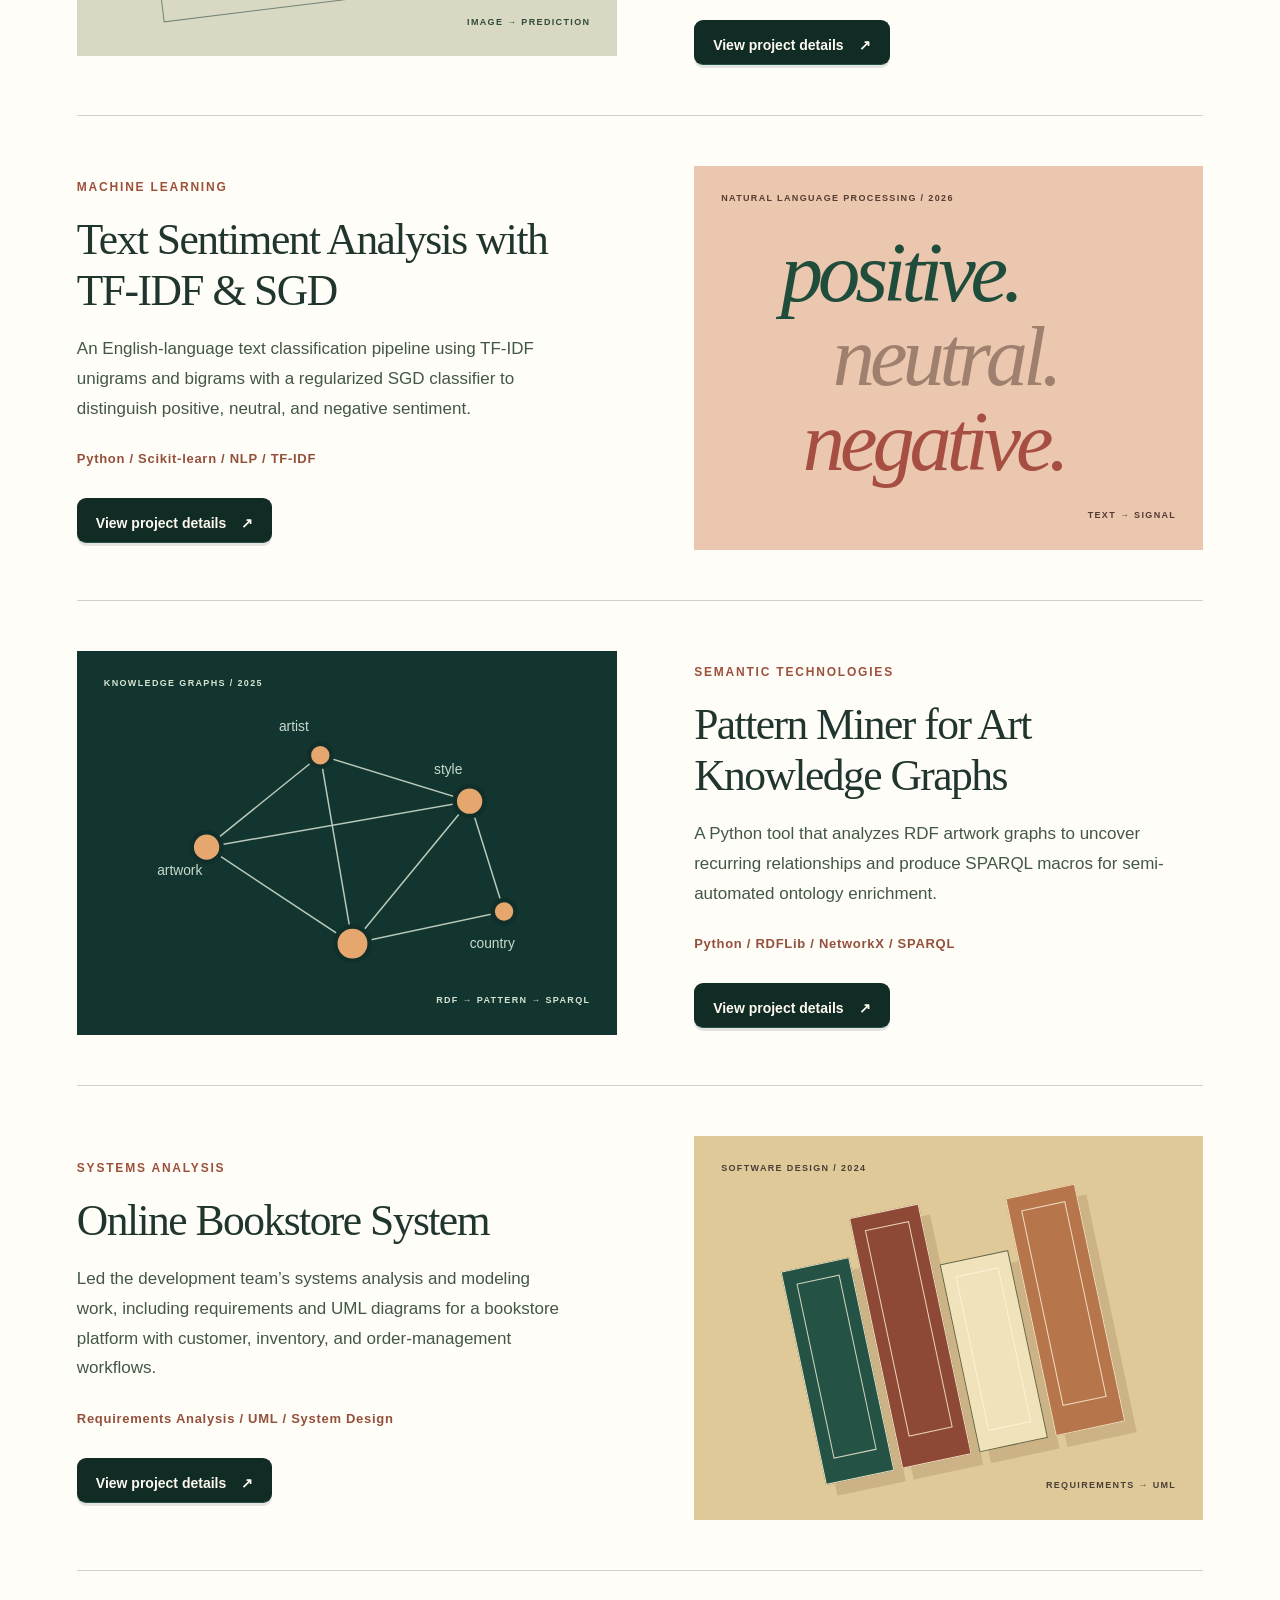
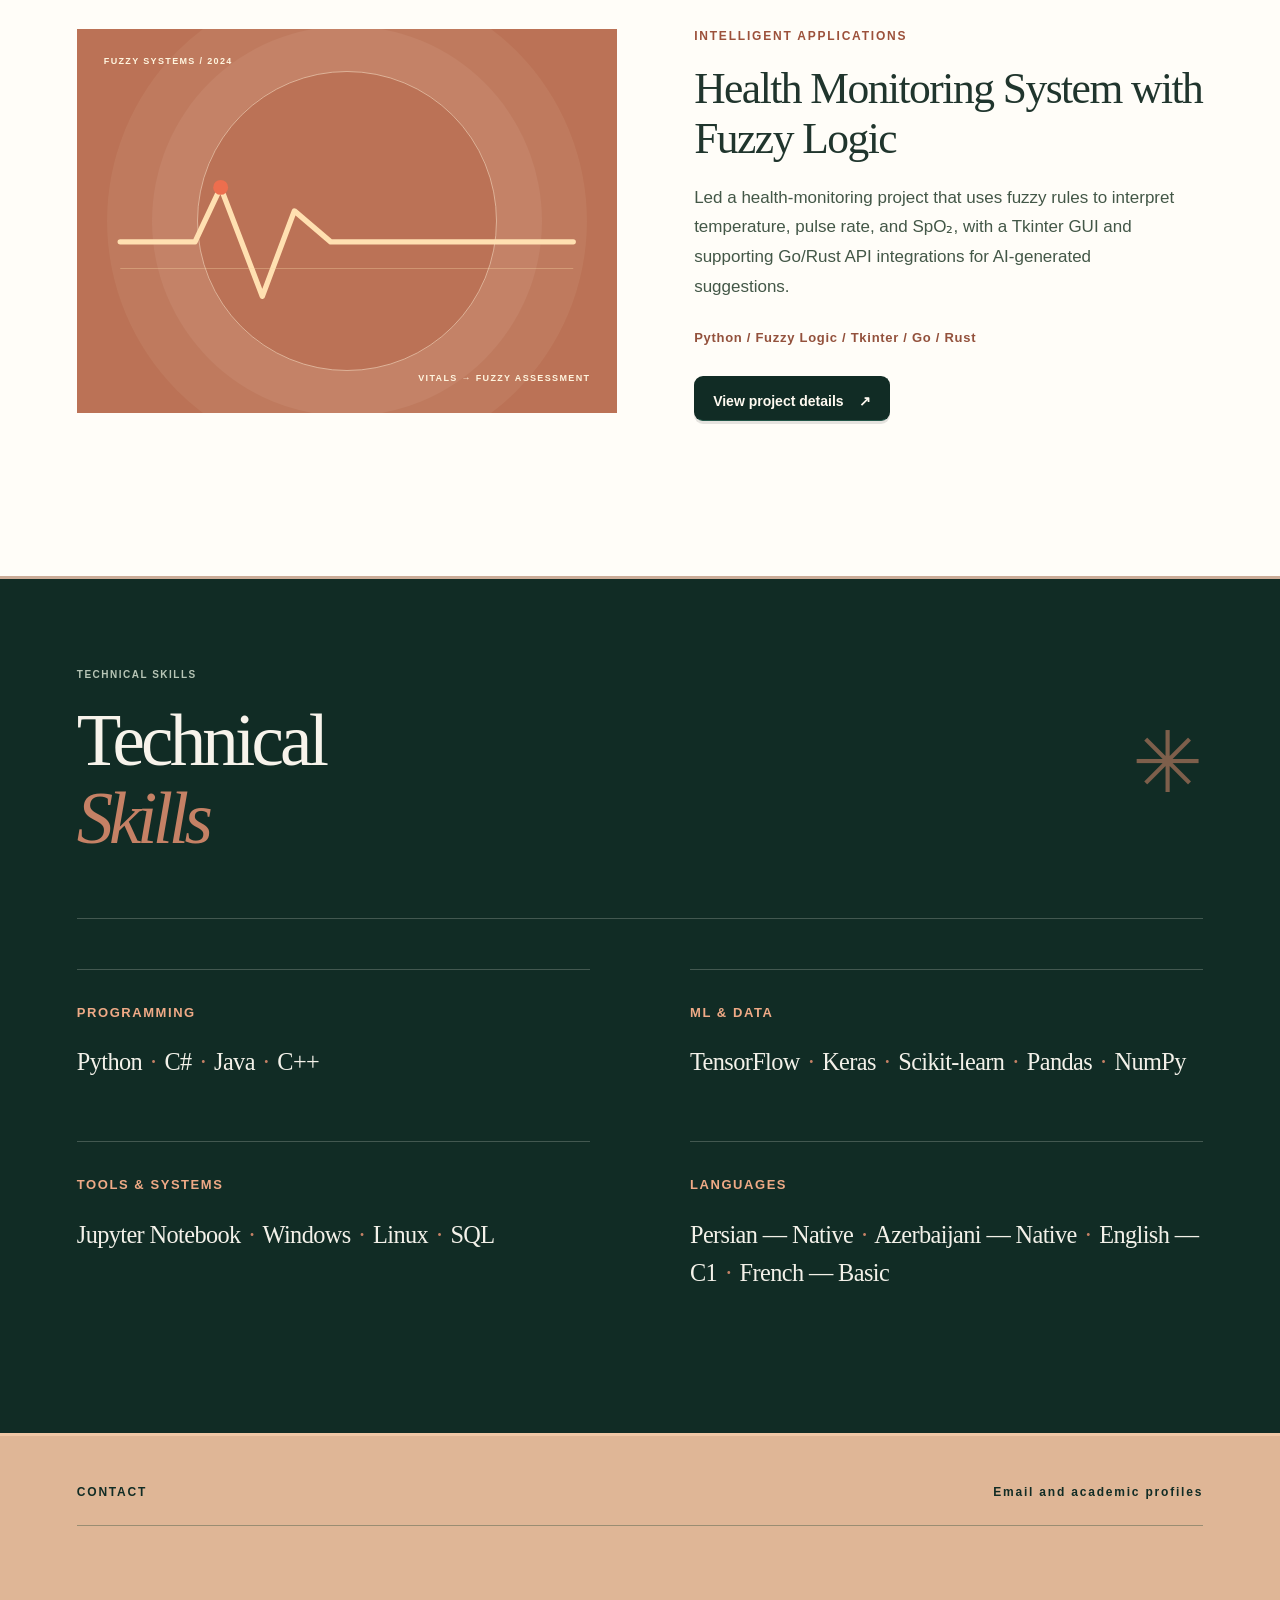
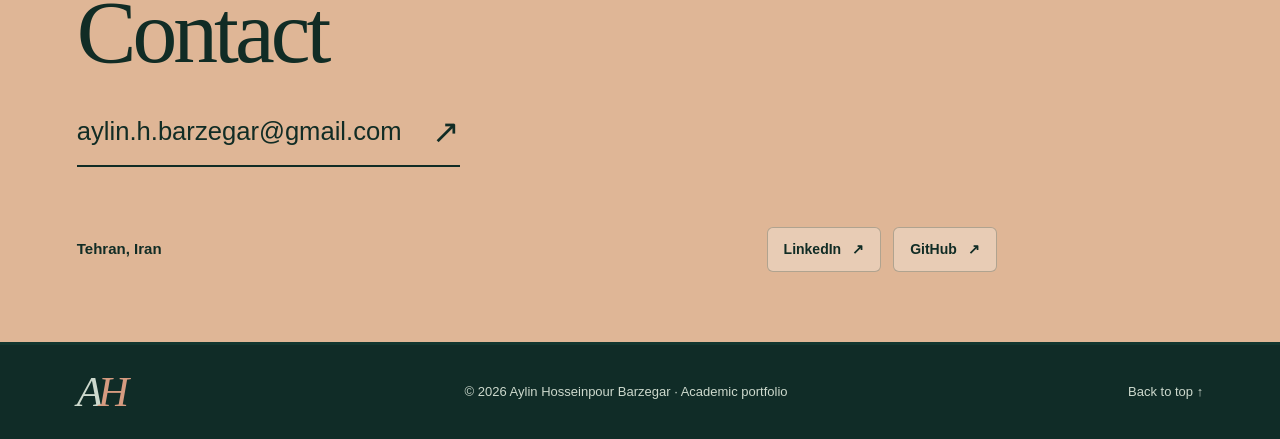
==== commit 02ee87ea: "Add files via upload" ====
--- a/index.html
+++ b/index.html
@@ -58,21 +58,21 @@
   </div>
 </section>
 <section aria-labelledby="pub-heading" class="section section-publications" id="publications">
-<div class="section-top"><span class="section-id">01 / PUBLICATIONS</span><span class="section-subnote">Research papers and manuscripts</span></div>
+<div class="section-top"><span class="section-id">PUBLICATIONS</span><span class="section-subnote">Research papers and manuscripts</span></div>
 <div class="section-head split-head"><div><h2 id="pub-heading">Selected<br/><em>publications.</em></h2></div><p class="section-intro">Research on security, trust, and reliability in intelligent and distributed systems. Select an article to read its research overview and current status.</p></div>
 <div class="pub-list">
-<article class="pub-item reveal"><div class="pub-index">01 <span aria-hidden="true" class="pub-icon">↗</span></div><div class="pub-body"><p class="pub-category">DISTRIBUTED SYSTEMS / TRUST MANAGEMENT</p><h3>A Proposed Method for Adaptive Leader Selection and Replacement in PBFT Based on Behavioral Trust and Network Conditions</h3><p class="pub-authors">A. HosseinpurBarzegar · S. PashaZade</p><p class="pub-summary">A trust-aware approach to PBFT leader selection that separates long-term behavioral evidence from short-term network performance, helping avoid unnecessary trust penalties during temporary QoS degradation.</p><button class="read-link" data-detail="paper-pbft" type="button">Read research overview <span aria-hidden="true">↗</span></button></div><div class="pub-meta"><span class="status status-progress"><span class="status-dot"></span> In progress</span><span>Research manuscript</span></div></article>
-<article class="pub-item reveal"><div class="pub-index">02 <span aria-hidden="true" class="pub-icon">↗</span></div><div class="pub-body"><p class="pub-category">AI / ADVERSARIAL MACHINE LEARNING</p><h3>Artificial Intelligence Under Threat: An Analysis of Adversarial Attacks</h3><p class="pub-authors">A. HosseinpurBarzegar · E. Tashkhisi</p><p class="pub-summary">An analysis of adversarial threats to machine learning, including attack taxonomy, real-world consequences, and defense strategies across increasingly critical AI applications.</p><button class="read-link" data-detail="paper-adversarial" type="button">Read research overview <span aria-hidden="true">↗</span></button></div><div class="pub-meta"><span class="status status-progress"><span class="status-dot"></span> In progress</span><span>Research manuscript</span></div></article>
-<article class="pub-item reveal"><div class="pub-index">03 <span aria-hidden="true" class="pub-icon">↗</span></div><div class="pub-body"><p class="pub-category">CYBERSECURITY / RANSOMWARE</p><h3>Early Detection and Defense Against Ransomware Attacks</h3><p class="pub-authors">A. HosseinpurBarzegar · E. Tashkhisi</p><p class="pub-summary">An investigation of early ransomware identification that combines SHA-256 signature matching with machine-learning-based analysis of API calls to recognize suspicious behavior before encryption.</p><button class="read-link" data-detail="paper-ransomware" type="button">Read research overview <span aria-hidden="true">↗</span></button></div><div class="pub-meta"><span class="status status-accepted"><span class="status-dot"></span> Accepted · 2024</span><span>International Conference on Engineering and Information Technology · London, UK</span></div></article>
-<article class="pub-item reveal"><div class="pub-index">04 <span aria-hidden="true" class="pub-icon">↗</span></div><div class="pub-body"><p class="pub-category">MACHINE LEARNING / RECOMMENDER SYSTEMS</p><h3>The Importance of Using User Data in Building Intelligent Recommender Systems for Providing Personalized Services</h3><p class="pub-authors">M. Zakizadeh · A. HosseinpurBarzegar</p><p class="pub-summary">A study of how user data and filtering strategies can personalize digital services, covering collaborative, content-based, and hybrid approaches as well as privacy and scalability challenges.</p><button class="read-link" data-detail="paper-recommender" type="button">Read research overview <span aria-hidden="true">↗</span></button></div><div class="pub-meta"><span class="status status-accepted"><span class="status-dot"></span> Accepted · 2024</span><span>National Conference on New Technologies in Electrical, Computer, and Mechanical Engineering of Iran</span></div></article>
+<article class="pub-item reveal"><div class="pub-body"><p class="pub-category">DISTRIBUTED SYSTEMS / TRUST MANAGEMENT</p><h3>A Proposed Method for Adaptive Leader Selection and Replacement in PBFT Based on Behavioral Trust and Network Conditions</h3><p class="pub-authors">A. HosseinpurBarzegar · S. PashaZade</p><p class="pub-summary">A trust-aware approach to PBFT leader selection that separates long-term behavioral evidence from short-term network performance, helping avoid unnecessary trust penalties during temporary QoS degradation.</p><button class="read-link" data-detail="paper-pbft" type="button">Read research overview <span aria-hidden="true">↗</span></button></div><div class="pub-meta"><span class="status status-progress"><span class="status-dot"></span> In progress</span><span>Research manuscript</span></div></article>
+<article class="pub-item reveal"><div class="pub-body"><p class="pub-category">AI / ADVERSARIAL MACHINE LEARNING</p><h3>Artificial Intelligence Under Threat: An Analysis of Adversarial Attacks</h3><p class="pub-authors">A. HosseinpurBarzegar · E. Tashkhisi</p><p class="pub-summary">An analysis of adversarial threats to machine learning, including attack taxonomy, real-world consequences, and defense strategies across increasingly critical AI applications.</p><button class="read-link" data-detail="paper-adversarial" type="button">Read research overview <span aria-hidden="true">↗</span></button></div><div class="pub-meta"><span class="status status-progress"><span class="status-dot"></span> In progress</span><span>Research manuscript</span></div></article>
+<article class="pub-item reveal"><div class="pub-body"><p class="pub-category">CYBERSECURITY / RANSOMWARE</p><h3>Early Detection and Defense Against Ransomware Attacks</h3><p class="pub-authors">A. HosseinpurBarzegar · E. Tashkhisi</p><p class="pub-summary">An investigation of early ransomware identification that combines SHA-256 signature matching with machine-learning-based analysis of API calls to recognize suspicious behavior before encryption.</p><button class="read-link" data-detail="paper-ransomware" type="button">Read research overview <span aria-hidden="true">↗</span></button></div><div class="pub-meta"><span class="status status-accepted"><span class="status-dot"></span> Accepted · 2024</span><span>International Conference on Engineering and Information Technology · London, UK</span></div></article>
+<article class="pub-item reveal"><div class="pub-body"><p class="pub-category">MACHINE LEARNING / RECOMMENDER SYSTEMS</p><h3>The Importance of Using User Data in Building Intelligent Recommender Systems for Providing Personalized Services</h3><p class="pub-authors">M. Zakizadeh · A. HosseinpurBarzegar</p><p class="pub-summary">A study of how user data and filtering strategies can personalize digital services, covering collaborative, content-based, and hybrid approaches as well as privacy and scalability challenges.</p><button class="read-link" data-detail="paper-recommender" type="button">Read research overview <span aria-hidden="true">↗</span></button></div><div class="pub-meta"><span class="status status-accepted"><span class="status-dot"></span> Accepted · 2024</span><span>National Conference on New Technologies in Electrical, Computer, and Mechanical Engineering of Iran</span></div></article>
 </div>
 </section>
 <section aria-labelledby="focus-heading" class="focus-section" id="research">
-<div class="focus-left"><p class="overline">02 / RESEARCH INTERESTS</p><h2 id="focus-heading">Research<br/><em>Interests</em></h2></div>
-<div class="focus-right"><div class="focus-row"><span>01</span><h3>Artificial Intelligence<br/>&amp; Machine Learning</h3><span class="focus-symbol">↗</span></div><div class="focus-row"><span>02</span><h3>Distributed Systems<br/>&amp; Trust Management</h3><span class="focus-symbol">↗</span></div><div class="focus-row"><span>03</span><h3>Cybersecurity &amp;<br/>Adversarial ML</h3><span class="focus-symbol">↗</span></div><div class="focus-row"><span>04</span><h3>Intelligent Networks<br/>&amp; Systems</h3><span class="focus-symbol">↗</span></div></div>
+<div class="focus-left"><p class="overline">RESEARCH INTERESTS</p><h2 id="focus-heading">Research<br/><em>Interests</em></h2></div>
+<div class="focus-right"><div class="focus-row"><h3>Artificial Intelligence<br/>&amp; Machine Learning</h3><span class="focus-symbol">↗</span></div><div class="focus-row"><h3>Distributed Systems<br/>&amp; Trust Management</h3><span class="focus-symbol">↗</span></div><div class="focus-row"><h3>Cybersecurity &amp;<br/>Adversarial ML</h3><span class="focus-symbol">↗</span></div><div class="focus-row"><h3>Intelligent Networks<br/>&amp; Systems</h3><span class="focus-symbol">↗</span></div></div>
 </section>
 <section aria-labelledby="edu-heading" class="section education-section" id="education">
-<div class="section-top"><span class="section-id">03 / EDUCATION</span><span class="section-subnote">Degrees and selected coursework</span></div>
+<div class="section-top"><span class="section-id">EDUCATION</span><span class="section-subnote">Degrees and selected coursework</span></div>
 <div class="education-grid"><div class="edu-left"><h2 id="edu-heading">Education</h2></div><div class="edu-right"><article class="degree"><div class="degree-year">2025 — SUMMER 2027</div><h3>M.Sc. in Computer Science &amp; Engineering</h3><p class="degree-field">Software Engineering</p><p>University of Tabriz <span class="bullet-sep">·</span> Tabriz, Iran</p><div class="gpa">GPA <strong>3.8 <span>/ 4.00</span></strong></div></article><article class="degree"><div class="degree-year">2021 — 2025</div><h3>B.Sc. in Computer Engineering</h3><p>Islamic Azad University <span class="bullet-sep">·</span> Tehran, Iran</p><div class="gpa">GPA <strong>3.7 <span>/ 4.00</span></strong></div></article></div></div>
 <div class="coursework" id="coursework"><div class="coursework-heading"><div><h3>Selected coursework <span>&amp; grades</span></h3></div></div>
 <div aria-label="Course degree level" class="course-tabs" role="tablist"><button aria-controls="panel-master" aria-selected="true" class="course-tab is-active" id="tab-master" role="tab" tabindex="0" type="button">Master's</button><button aria-controls="panel-bachelor" aria-selected="false" class="course-tab" id="tab-bachelor" role="tab" tabindex="-1" type="button">Bachelor's</button></div>
@@ -80,18 +80,18 @@
 <div aria-labelledby="tab-bachelor" class="course-panel" hidden="" id="panel-bachelor" role="tabpanel"><table class="course-table"><caption class="sr-only">Selected bachelor's courses and grades</caption><thead><tr><th scope="col">Course</th><th scope="col">Grade /20</th><th scope="col">Percentage</th></tr></thead><tbody><tr><td>Computational Intelligence Fundamentals</td><td>20 / 20</td><td>100%</td></tr><tr><td>Data Structures</td><td>20 / 20</td><td>100%</td></tr><tr><td>Operating Systems</td><td>20 / 20</td><td>100%</td></tr><tr><td>Formal Methods in Software Engineering</td><td>20 / 20</td><td>100%</td></tr><tr><td>Artificial Intelligence and Expert Systems</td><td>19 / 20</td><td>95%</td></tr><tr><td>Computer Networks</td><td>19 / 20</td><td>95%</td></tr><tr><td>Algorithm Design</td><td>19 / 20</td><td>95%</td></tr></tbody></table></div>
 </div>
 </section>
-<section aria-labelledby="exp-heading" class="teaching-section" id="experience"><div class="teaching-number">04</div><div><h2 id="exp-heading">Experience<br/></h2></div><div class="teaching-details"><p class="ta-period">2024 — 2025</p><h3>Teaching Assistant</h3><p>Department of Computer Engineering<br/>Islamic Azad University, Faculty of Engineering</p><p class="teaching-support">Supported students through discussion sessions, academic guidance, and the assessment of coursework, exams, and projects.</p><div class="teaching-courses"><span>Systems Design &amp; Analysis</span><span>Software Engineering</span><span>Human-Computer Interaction</span><span>Formal Methods</span><span>Software Testing</span></div></div></section>
-<section aria-labelledby="projects-heading" class="section projects-section" id="projects"><div class="section-top"><span class="section-id">05 / ACADEMIC PROJECTS</span><span class="section-subnote">Project descriptions and technical scope</span></div><div class="section-head split-head"><div><h2 id="projects-heading">Selected<br/><em>projects.</em></h2></div></div>
+<section aria-labelledby="exp-heading" class="teaching-section" id="experience"><div><h2 id="exp-heading">Experience<br/></h2></div><div class="teaching-details"><p class="ta-period">2024 — 2025</p><h3>Teaching Assistant</h3><p>Department of Computer Engineering<br/>Islamic Azad University, Faculty of Engineering</p><p class="teaching-support">Supported students through discussion sessions, academic guidance, and the assessment of coursework, exams, and projects.</p><div class="teaching-courses"><span>Systems Design &amp; Analysis</span><span>Software Engineering</span><span>Human-Computer Interaction</span><span>Formal Methods</span><span>Software Testing</span></div></div></section>
+<section aria-labelledby="projects-heading" class="section projects-section" id="projects"><div class="section-top"><span class="section-id">ACADEMIC PROJECTS</span><span class="section-subnote">Project descriptions and technical scope</span></div><div class="section-head split-head"><div><h2 id="projects-heading">Selected<br/><em>projects.</em></h2></div></div>
 <div class="project-list">
-<article class="project-entry reveal"><div aria-hidden="true" class="project-art art-digits"><span class="art-small">COMPUTER VISION / 2026</span><div class="digits-art"><span>3</span><span>8</span><span>2</span><span>9</span><span>1</span></div><span class="art-artifact">IMAGE → PREDICTION</span></div><div class="project-info"><span class="project-count">01 — DEEP LEARNING</span><h3>Multi-Digit Handwritten Number Recognition</h3><p>A convolutional neural network trained to identify complete five-digit handwritten sequences from synthetic MNIST composites, with separate evaluation for digit-level and full-sequence accuracy.</p><p class="project-tech">Python / TensorFlow / Keras / MNIST</p><button class="project-more" data-detail="project-digits" type="button">View project details <span aria-hidden="true">↗</span></button></div></article>
-<article class="project-entry project-entry-reverse reveal"><div aria-hidden="true" class="project-art art-sentiment"><span class="art-small">NATURAL LANGUAGE PROCESSING / 2026</span><div class="sentiment-typography"><span>positive.</span><span>neutral.</span><span>negative.</span></div><span class="art-artifact">TEXT → SIGNAL</span></div><div class="project-info"><span class="project-count">02 — MACHINE LEARNING</span><h3>Text Sentiment Analysis with TF-IDF &amp; SGD</h3><p>An English-language text classification pipeline using TF-IDF unigrams and bigrams with a regularized SGD classifier to distinguish positive, neutral, and negative sentiment.</p><p class="project-tech">Python / Scikit-learn / NLP / TF-IDF</p><button class="project-more" data-detail="project-sentiment" type="button">View project details <span aria-hidden="true">↗</span></button></div></article>
-<article class="project-entry reveal"><div aria-hidden="true" class="project-art art-graph"><span class="art-small">KNOWLEDGE GRAPHS / 2025</span><svg focusable="false" role="presentation" viewbox="0 0 400 250"><g fill="none" opacity=".85" stroke="currentColor" stroke-width="1.3"><path d="M78 129 177 49 307 89 337 185 205 213 78 129 205 213 177 49M78 129 307 89 205 213"></path></g><g fill="#e6a76f" stroke="#112f2a" stroke-width="4"><circle cx="78" cy="129" r="13"></circle><circle cx="177" cy="49" r="10"></circle><circle cx="307" cy="89" r="13"></circle><circle cx="337" cy="185" r="10"></circle><circle cx="205" cy="213" r="15"></circle></g><g fill="#c8d9cd" font-size="12"><text x="35" y="153">artwork</text><text x="141" y="28">artist</text><text x="276" y="65">style</text><text x="307" y="217">country</text></g></svg><span class="art-artifact">RDF → PATTERN → SPARQL</span></div><div class="project-info"><span class="project-count">03 — SEMANTIC TECHNOLOGIES</span><h3>Pattern Miner for Art Knowledge Graphs</h3><p>A Python tool that analyzes RDF artwork graphs to uncover recurring relationships and produce SPARQL macros for semi-automated ontology enrichment.</p><p class="project-tech">Python / RDFLib / NetworkX / SPARQL</p><button class="project-more" data-detail="project-pattern" type="button">View project details <span aria-hidden="true">↗</span></button></div></article>
-<article class="project-entry project-entry-reverse reveal"><div aria-hidden="true" class="project-art art-books"><span class="art-small">SOFTWARE DESIGN / 2024</span><div class="books-art"><span></span><span></span><span></span><span></span></div><span class="art-artifact">REQUIREMENTS → UML</span></div><div class="project-info"><span class="project-count">04 — SYSTEMS ANALYSIS</span><h3>Online Bookstore System</h3><p>Led the development team’s systems analysis and modeling work, including requirements and UML diagrams for a bookstore platform with customer, inventory, and order-management workflows.</p><p class="project-tech">Requirements Analysis / UML / System Design</p><button class="project-more" data-detail="project-bookstore" type="button">View project details <span aria-hidden="true">↗</span></button></div></article>
-<article class="project-entry reveal"><div aria-hidden="true" class="project-art art-health"><span class="art-small">FUZZY SYSTEMS / 2024</span><svg focusable="false" role="presentation" viewbox="0 0 430 190"><path d="M3 115 H73 l24-51 39 102 30-80 34 29 H427" fill="none" stroke="#ffe0b1" stroke-linecap="round" stroke-linejoin="round" stroke-width="5"></path><path d="M3 140 H427" fill="none" opacity=".35" stroke="#f6d8a4" stroke-width="1"></path><circle cx="97" cy="64" fill="#ed6e4e" r="7"></circle></svg><span class="art-artifact">VITALS → FUZZY ASSESSMENT</span></div><div class="project-info"><span class="project-count">05 — INTELLIGENT APPLICATIONS</span><h3>Health Monitoring System with Fuzzy Logic</h3><p>Led a health-monitoring project that uses fuzzy rules to interpret temperature, pulse rate, and SpO₂, with a Tkinter GUI and supporting Go/Rust API integrations for AI-generated suggestions.</p><p class="project-tech">Python / Fuzzy Logic / Tkinter / Go / Rust</p><button class="project-more" data-detail="project-health" type="button">View project details <span aria-hidden="true">↗</span></button></div></article>
+<article class="project-entry reveal"><div aria-hidden="true" class="project-art art-digits"><span class="art-small">COMPUTER VISION / 2026</span><div class="digits-art"><span>3</span><span>8</span><span>2</span><span>9</span><span>1</span></div><span class="art-artifact">IMAGE → PREDICTION</span></div><div class="project-info"><span class="project-count">DEEP LEARNING</span><h3>Multi-Digit Handwritten Number Recognition</h3><p>A convolutional neural network trained to identify complete five-digit handwritten sequences from synthetic MNIST composites, with separate evaluation for digit-level and full-sequence accuracy.</p><p class="project-tech">Python / TensorFlow / Keras / MNIST</p><button class="project-more" data-detail="project-digits" type="button">View project details <span aria-hidden="true">↗</span></button></div></article>
+<article class="project-entry project-entry-reverse reveal"><div aria-hidden="true" class="project-art art-sentiment"><span class="art-small">NATURAL LANGUAGE PROCESSING / 2026</span><div class="sentiment-typography"><span>positive.</span><span>neutral.</span><span>negative.</span></div><span class="art-artifact">TEXT → SIGNAL</span></div><div class="project-info"><span class="project-count">MACHINE LEARNING</span><h3>Text Sentiment Analysis with TF-IDF &amp; SGD</h3><p>An English-language text classification pipeline using TF-IDF unigrams and bigrams with a regularized SGD classifier to distinguish positive, neutral, and negative sentiment.</p><p class="project-tech">Python / Scikit-learn / NLP / TF-IDF</p><button class="project-more" data-detail="project-sentiment" type="button">View project details <span aria-hidden="true">↗</span></button></div></article>
+<article class="project-entry reveal"><div aria-hidden="true" class="project-art art-graph"><span class="art-small">KNOWLEDGE GRAPHS / 2025</span><svg focusable="false" role="presentation" viewbox="0 0 400 250"><g fill="none" opacity=".85" stroke="currentColor" stroke-width="1.3"><path d="M78 129 177 49 307 89 337 185 205 213 78 129 205 213 177 49M78 129 307 89 205 213"></path></g><g fill="#e6a76f" stroke="#112f2a" stroke-width="4"><circle cx="78" cy="129" r="13"></circle><circle cx="177" cy="49" r="10"></circle><circle cx="307" cy="89" r="13"></circle><circle cx="337" cy="185" r="10"></circle><circle cx="205" cy="213" r="15"></circle></g><g fill="#c8d9cd" font-size="12"><text x="35" y="153">artwork</text><text x="141" y="28">artist</text><text x="276" y="65">style</text><text x="307" y="217">country</text></g></svg><span class="art-artifact">RDF → PATTERN → SPARQL</span></div><div class="project-info"><span class="project-count">SEMANTIC TECHNOLOGIES</span><h3>Pattern Miner for Art Knowledge Graphs</h3><p>A Python tool that analyzes RDF artwork graphs to uncover recurring relationships and produce SPARQL macros for semi-automated ontology enrichment.</p><p class="project-tech">Python / RDFLib / NetworkX / SPARQL</p><button class="project-more" data-detail="project-pattern" type="button">View project details <span aria-hidden="true">↗</span></button></div></article>
+<article class="project-entry project-entry-reverse reveal"><div aria-hidden="true" class="project-art art-books"><span class="art-small">SOFTWARE DESIGN / 2024</span><div class="books-art"><span></span><span></span><span></span><span></span></div><span class="art-artifact">REQUIREMENTS → UML</span></div><div class="project-info"><span class="project-count">SYSTEMS ANALYSIS</span><h3>Online Bookstore System</h3><p>Led the development team’s systems analysis and modeling work, including requirements and UML diagrams for a bookstore platform with customer, inventory, and order-management workflows.</p><p class="project-tech">Requirements Analysis / UML / System Design</p><button class="project-more" data-detail="project-bookstore" type="button">View project details <span aria-hidden="true">↗</span></button></div></article>
+<article class="project-entry reveal"><div aria-hidden="true" class="project-art art-health"><span class="art-small">FUZZY SYSTEMS / 2024</span><svg focusable="false" role="presentation" viewbox="0 0 430 190"><path d="M3 115 H73 l24-51 39 102 30-80 34 29 H427" fill="none" stroke="#ffe0b1" stroke-linecap="round" stroke-linejoin="round" stroke-width="5"></path><path d="M3 140 H427" fill="none" opacity=".35" stroke="#f6d8a4" stroke-width="1"></path><circle cx="97" cy="64" fill="#ed6e4e" r="7"></circle></svg><span class="art-artifact">VITALS → FUZZY ASSESSMENT</span></div><div class="project-info"><span class="project-count">INTELLIGENT APPLICATIONS</span><h3>Health Monitoring System with Fuzzy Logic</h3><p>Led a health-monitoring project that uses fuzzy rules to interpret temperature, pulse rate, and SpO₂, with a Tkinter GUI and supporting Go/Rust API integrations for AI-generated suggestions.</p><p class="project-tech">Python / Fuzzy Logic / Tkinter / Go / Rust</p><button class="project-more" data-detail="project-health" type="button">View project details <span aria-hidden="true">↗</span></button></div></article>
 </div>
 </section>
-<section aria-labelledby="skills-heading" class="skills-section" id="skills"><div class="skills-head"><div><p class="overline">06 / TECHNICAL SKILLS</p><h2 id="skills-heading">Technical<br/><em>Skills</em></h2></div><div aria-hidden="true" class="skills-star">✳</div></div><div class="skills-categories"><div class="skill-category"><h3>Programming</h3><p>Python <span>·</span> C# <span>·</span> Java <span>·</span> C++</p></div><div class="skill-category"><h3>ML &amp; data</h3><p>TensorFlow <span>·</span> Keras <span>·</span> Scikit-learn <span>·</span> Pandas <span>·</span> NumPy</p></div><div class="skill-category"><h3>Tools &amp; systems</h3><p>Jupyter Notebook <span>·</span> Windows <span>·</span> Linux <span>·</span> SQL</p></div><div class="skill-category"><h3>Languages</h3><p>Persian — Native <span>·</span> Azerbaijani — Native <span>·</span> English — C1 <span>·</span> French — Basic</p></div></div></section>
-<section aria-labelledby="contact-heading" class="contact-section" id="contact"><div class="contact-top"><span>07 / CONTACT</span><span>Email and academic profiles</span></div><div class="contact-body"><h2 id="contact-heading">Contact</h2><a class="contact-email" href="mailto:aylin.h.barzegar@gmail.com">aylin.h.barzegar@gmail.com <span aria-hidden="true">↗</span></a><div class="contact-bottom"><span class="contact-location">Tehran, Iran</span><div class="contact-links"><a href="https://www.linkedin.com/in/aylin-hosseinpour-barzegar/" rel="noopener noreferrer" target="_blank">LinkedIn <span aria-hidden="true">↗</span></a><a href="https://github.com/Aylin-Barzegar" rel="noopener noreferrer" target="_blank">GitHub <span aria-hidden="true">↗</span></a></div></div></div></section>
+<section aria-labelledby="skills-heading" class="skills-section" id="skills"><div class="skills-head"><div><p class="overline">TECHNICAL SKILLS</p><h2 id="skills-heading">Technical<br/><em>Skills</em></h2></div><div aria-hidden="true" class="skills-star">✳</div></div><div class="skills-categories"><div class="skill-category"><h3>Programming</h3><p>Python <span>·</span> C# <span>·</span> Java <span>·</span> C++</p></div><div class="skill-category"><h3>ML &amp; data</h3><p>TensorFlow <span>·</span> Keras <span>·</span> Scikit-learn <span>·</span> Pandas <span>·</span> NumPy</p></div><div class="skill-category"><h3>Tools &amp; systems</h3><p>Jupyter Notebook <span>·</span> Windows <span>·</span> Linux <span>·</span> SQL</p></div><div class="skill-category"><h3>Languages</h3><p>Persian — Native <span>·</span> Azerbaijani — Native <span>·</span> English — C1 <span>·</span> French — Basic</p></div></div></section>
+<section aria-labelledby="contact-heading" class="contact-section" id="contact"><div class="contact-top"><span>CONTACT</span><span>Email and academic profiles</span></div><div class="contact-body"><h2 id="contact-heading">Contact</h2><a class="contact-email" href="mailto:aylin.h.barzegar@gmail.com">aylin.h.barzegar@gmail.com <span aria-hidden="true">↗</span></a><div class="contact-bottom"><span class="contact-location">Tehran, Iran</span><div class="contact-links"><a href="https://www.linkedin.com/in/aylin-hosseinpour-barzegar/" rel="noopener noreferrer" target="_blank">LinkedIn <span aria-hidden="true">↗</span></a><a href="https://github.com/Aylin-Barzegar" rel="noopener noreferrer" target="_blank">GitHub <span aria-hidden="true">↗</span></a></div></div></div></section>
 </main>
 <footer class="site-footer"><a class="footer-brand" href="#top">A<span>H</span></a><p>© <span id="copyright-year">2026</span> Aylin Hosseinpour Barzegar · Academic portfolio</p><a href="#top">Back to top ↑</a></footer>
 <dialog aria-describedby="dialog-summary" aria-labelledby="dialog-title" class="detail-dialog" id="detail-dialog"><div class="dialog-head"><span class="dialog-tag" id="dialog-tag">RESEARCH OVERVIEW</span><button aria-label="Close details" class="dialog-close" id="dialog-close" type="button">✕</button></div><div class="dialog-scroll"><h2 id="dialog-title"></h2><p class="dialog-subtitle" id="dialog-subtitle"></p><p id="dialog-summary"></p><h3>Approach &amp; scope</h3><p id="dialog-method"></p><h3>Key details</h3><ul id="dialog-points"></ul><p class="dialog-note" id="dialog-note"></p></div></dialog>
--- a/assets/css/styles.css
+++ b/assets/css/styles.css
@@ -0,0 +1,2072 @@
+/* Aylin Hosseinpour Barzegar | Academic Portfolio
+   Readable, dependency-free styles. Responsive from desktop to mobile.
+   Content: index.html | Interactions: assets/js/app.js
+*/
+
+
+/* ===== VARIABLES & GLOBAL RULES ===== */
+:root {
+  --forest: #12362f;
+  --forest-2: #0c2d28;
+  --paper: #f4f1ea;
+  --paper-2: #ede9df;
+  --ink: #25362e;
+  --muted: #526158;
+  --white: #fffdf8;
+  --accent: #e87752;
+  --accent-soft: #eac29b;
+  --line: rgba(37,50,43,.22);
+  --line-light: rgba(247,243,231,.22);
+  --sans: Inter,"Avenir Next",Avenir,"Segoe UI",Arial,sans-serif;
+  --serif: "Iowan Old Style","Baskerville","Palatino Linotype",Georgia,serif;
+  --max: 1440px;
+}
+*,*::before,*::after {
+  box-sizing: border-box;
+}
+html {
+  scroll-behavior: smooth;
+  scroll-padding-top: 90px;
+}
+body {
+  margin: 0;
+  background: var(--paper);
+  color: var(--ink);
+  font-family: var(--sans);
+  -webkit-font-smoothing: antialiased;
+  font-size: 16px;
+  line-height: 1.65;
+}
+button,a {
+  touch-action: manipulation;
+}
+button {
+  font: inherit;
+}
+a {
+  color: inherit;
+  text-decoration: none;
+}
+a:focus-visible,button:focus-visible {
+  outline: 3px solid var(--accent);
+  outline-offset: 5px;
+}
+::selection {
+  background: var(--accent);
+  color: var(--forest);
+}
+[hidden] {
+  display: none !important;
+}
+.sr-only {
+  position: absolute;
+  width: 1px;
+  height: 1px;
+  padding: 0;
+  margin: -1px;
+  overflow: hidden;
+  clip: rect(0,0,0,0);
+  white-space: nowrap;
+  border: 0;
+}
+.skip-link {
+  position: absolute;
+  z-index: 1000;
+  left: 10px;
+  top: -100px;
+  background: var(--white);
+  color: var(--forest);
+  padding: 12px 18px;
+}
+.skip-link:focus {
+  top: 10px;
+}
+
+/* ===== NAVIGATION & HEADER ===== */
+.site-header {
+  height: 84px;
+  display: flex;
+  align-items: center;
+  justify-content: space-between;
+  padding: 0 clamp(23px,4.6vw,86px);
+  background: var(--forest);
+  color: var(--paper);
+  position: relative;
+  z-index: 30;
+  border-bottom: 1px solid var(--line-light);
+}
+.brand {
+  display: flex;
+  align-items: center;
+  gap: 15px;
+  flex-shrink: 0;
+}
+.brand-mark,.footer-brand {
+  font-family: var(--serif);
+  font-style: italic;
+  font-size: 64px;
+  line-height: .85;
+  letter-spacing: -7px;
+}
+.brand-mark span,.footer-brand span {
+  color: var(--accent);
+  margin-left: 1px;
+}
+.brand-name {
+  font-size: 10px;
+  line-height: 1.35;
+  letter-spacing: 2.8px;
+  font-weight: 700;
+}
+.main-nav {
+  display: flex;
+  align-items: center;
+  gap: clamp(14px,2.2vw,38px);
+  margin-left: 60px;
+}
+.main-nav a {
+  font-size: 14px;
+  letter-spacing: .04em;
+  opacity: .9;
+  transition: opacity .2s,color .2s;
+  font-weight: 500;
+}
+.main-nav a:hover,.main-nav a.is-current {
+  opacity: 1;
+  color: var(--accent-soft);
+}
+.header-action {
+  border: 1px solid rgba(249,243,230,.8);
+  border-radius: 100px;
+  padding: 12px 19px;
+  display: flex;
+  gap: 24px;
+  font-size: 14px;
+  font-weight: 600;
+  white-space: nowrap;
+  transition: background .2s;
+  background: rgba(255,255,255,.06);
+  min-height: 44px;
+}
+.header-action:hover {
+  background: rgba(255,255,255,.1);
+}
+.header-action span {
+  font-size: 15px;
+}
+.nav-toggle {
+  display: none;
+}
+
+/* ===== INTRODUCTION & HERO ===== */
+.hero {
+  min-height: min(710px,calc(100svh - 84px));
+  display: grid;
+  grid-template-columns: 1fr 1fr;
+  background: var(--forest);
+  color: var(--paper);
+}
+.hero-copy {
+  min-width: 0;
+  padding: clamp(65px,7vw,110px) clamp(25px,4.6vw,86px) clamp(60px,6vw,85px);
+  display: flex;
+  flex-direction: column;
+  align-items: flex-start;
+  position: relative;
+  z-index: 2;
+  justify-content: center;
+  gap: 0;
+}
+.hero-eyebrow,.overline,.section-id,.section-subnote,.pub-category,.degree-year,.project-count,.art-small,.art-artifact,.ta-period,.contact-top,.footer-brand {
+  letter-spacing: .15em;
+}
+.intro-note {
+  font-size: clamp(16px,1.6vw,23px);
+  margin: 0 0 24px;
+  font-family: var(--serif);
+  font-style: normal;
+  font-weight: 400;
+  font: 600 12px/1.5 var(--sans);
+  letter-spacing: .15em;
+  text-transform: uppercase;
+  color: var(--accent-soft);
+}
+.hero h1 {
+  margin: 0;
+  font-family: var(--serif);
+  font-weight: 400;
+  letter-spacing: -.052em;
+  line-height: .91;
+  font-size: clamp(72px,8.1vw,145px);
+  font: 400 clamp(51px,5vw,91px)/1.06 var(--serif);
+  max-width: 11ch;
+  overflow-wrap: normal;
+}
+.hero h1 em,.section h2 em,.focus-section h2 em,.teaching-section h2 em,.skills-section h2 em,.contact-section h2 em {
+  color: var(--accent);
+  font-weight: 400;
+  font-style: italic;
+  letter-spacing: -.06em;
+}
+.hero-lede {
+  max-width: 580px;
+  font-size: clamp(16px,1.3vw,19px);
+  line-height: 1.75;
+  color: #e6e8df;
+  margin: 28px 0 34px;
+}
+.hero-lede strong {
+  color: var(--white);
+  font-weight: 600;
+}
+.hero-buttons {
+  display: flex;
+  gap: 13px;
+  align-items: center;
+  flex-wrap: wrap;
+}
+.pill {
+  display: inline-flex;
+  align-items: center;
+  gap: 16px;
+  border-radius: 9px;
+  padding: 12px 19px;
+  font-size: 14px;
+  font-weight: 650;
+  border: 2px solid transparent;
+  min-height: 48px;
+  box-shadow: 0 3px 0 rgba(0,0,0,.12);
+  cursor: pointer;
+  transition: transform .2s ease,background .2s ease,border-color .2s ease,box-shadow .2s ease;
+}
+.pill-primary {
+  background: #eea77e;
+  color: #153b31;
+  transition: background .25s,transform .25s;
+}
+.pill-primary:hover {
+  background: #ffbf94;
+  transform: translateY(-2px);
+  box-shadow: 0 6px 16px rgba(0,0,0,.18);
+}
+.pill span {
+  font-size: 18px;
+}
+.text-link {
+  display: inline-flex;
+  gap: 15px;
+  align-items: center;
+  border-bottom: 1px solid currentColor;
+  padding-bottom: 6px;
+  font-size: 12px;
+  font-weight: 600;
+}
+.text-link-light {
+  color: #e3e1d6;
+}
+.text-link:hover {
+  color: var(--accent);
+}
+.hero-visual {
+  min-height: 630px;
+  position: relative;
+  overflow: hidden;
+  background: #d99b69;
+  isolation: isolate;
+}
+.hero-visual::before {
+  content: "";
+  position: absolute;
+  inset: 0;
+  background: linear-gradient(136deg,rgba(255,232,184,.65),transparent 56%),linear-gradient(28deg,#bd654d 0%,#e4a36f 52%,#eabb86 100%);
+  z-index: -3;
+}
+.hero-visual::after {
+  content: "";
+  position: absolute;
+  inset: 0;
+  background-image: url("data:image/svg+xml,%3Csvg viewBox='0 0 180 180' xmlns='http://www.w3.org/2000/svg'%3E%3Cfilter id='n'%3E%3CfeTurbulence type='fractalNoise' baseFrequency='.6' numOctaves='3' stitchTiles='stitch'/%3E%3C/filter%3E%3Crect width='100%25' height='100%25' filter='url(%23n)' opacity='.12'/%3E%3C/svg%3E");
+  opacity: .27;
+  pointer-events: none;
+  z-index: 6;
+}
+.visual-grid {
+  position: absolute;
+  inset: 0;
+  background-image: linear-gradient(rgba(68,48,38,.09) 1px,transparent 1px),linear-gradient(90deg,rgba(68,48,38,.09) 1px,transparent 1px);
+  background-size: 64px 64px;
+  mask-image: linear-gradient(to top,#000,transparent 90%);
+}
+.visual-disc {
+  position: absolute;
+  left: 18%;
+  top: 15%;
+  width: 80%;
+  aspect-ratio: 1;
+  border-radius: 50%;
+  background: radial-gradient(circle at 30% 26%,#efc9a0 2%,#d59b6f 29%,#b45b44 75%,#7e382b 100%);
+  border: 1px solid rgba(255,239,205,.6);
+  box-shadow: -40px 50px 80px rgba(87,43,33,.25);
+  transform: rotate(-15deg);
+  overflow: hidden;
+}
+.disc-inner {
+  position: absolute;
+  inset: 11%;
+  border-radius: 50%;
+  border: 1px solid rgba(255,242,216,.45);
+  box-shadow: 0 0 0 45px rgba(133,75,57,.055),0 0 0 90px rgba(133,75,57,.045);
+}
+.disc-line {
+  position: absolute;
+  width: 120%;
+  height: 130%;
+  border: 1px solid rgba(245,222,198,.42);
+  border-radius: 50%;
+  top: -20%;
+}
+.disc-line-a {
+  left: 25%;
+  transform: rotate(40deg);
+}
+.disc-line-b {
+  right: 41%;
+  transform: rotate(-23deg);
+}
+.visual-orbit {
+  position: absolute;
+  border: 1px solid rgba(87,55,46,.5);
+  border-radius: 50%;
+  transform: rotate(-26deg);
+  z-index: 2;
+  pointer-events: none;
+}
+.visual-orbit-one {
+  width: 90%;
+  height: 44%;
+  left: -17%;
+  top: 39%;
+}
+.visual-orbit-two {
+  width: 108%;
+  height: 60%;
+  left: 13%;
+  top: 24%;
+  transform: rotate(30deg);
+  border-color: rgba(255,239,215,.54);
+}
+.visual-large-text {
+  position: absolute;
+  left: 23%;
+  top: 29%;
+  font-family: var(--serif);
+  font-style: italic;
+  letter-spacing: -.17em;
+  font-size: clamp(260px,30vw,600px);
+  line-height: .9;
+  color: #173b32;
+  text-shadow: 16px 18px 0 rgba(234,181,125,.32);
+  transform: rotate(-11deg);
+  z-index: 3;
+  pointer-events: none;
+}
+.visual-large-text span {
+  color: #f2ddae;
+}
+.visual-cross {
+  position: absolute;
+  z-index: 4;
+  color: #f9e5bb;
+}
+.visual-cross-one {
+  top: 17%;
+  left: 19%;
+  font-size: 49px;
+}
+.visual-cross-two {
+  bottom: 23%;
+  right: 10%;
+  font-size: 84px;
+  color: var(--forest);
+}
+
+/* ===== SECTION HEADINGS & COMMON LAYOUT ===== */
+.section {
+  padding: 82px clamp(23px,6vw,115px) 105px;
+  max-width: var(--max);
+  margin: 0 auto;
+}
+.section-top {
+  display: flex;
+  justify-content: space-between;
+  padding: 0 0 20px;
+  border-bottom: 1px solid var(--line);
+}
+.section-id,.section-subnote {
+  font-size: 12px;
+  color: #526158;
+  font-weight: 700;
+}
+.section-subnote {
+  font-weight: 500;
+}
+.section-head {
+  padding: 57px 0 43px;
+}
+.split-head {
+  display: grid;
+  grid-template-columns: 1.1fr .75fr;
+  gap: 80px;
+  align-items: end;
+}
+.overline {
+  font-size: 10px;
+  font-weight: 800;
+  color: #b7c5b6;
+  margin: 0 0 18px;
+}
+.accent-overline {
+  color: #bc6a4c;
+}
+.section h2,.focus-section h2,.teaching-section h2,.skills-section h2 {
+  font: 400 clamp(52px,5.7vw,83px)/1.07 var(--serif);
+  letter-spacing: -.052em;
+  margin: 0;
+}
+.section-intro {
+  max-width: 410px;
+  margin: 0 0 8px auto;
+  font-size: 17px;
+  line-height: 1.7;
+  color: #4b5c51;
+}
+
+/* ===== PUBLICATIONS ===== */
+.pub-list {
+  border-top: 1px solid var(--line);
+}
+.pub-item {
+  display: grid;
+  grid-template-columns: 90px minmax(0,1fr) 185px;
+  gap: 30px;
+  padding: 34px 0 39px;
+  border-bottom: 1px solid var(--line);
+}
+.pub-index {
+  font-size: 13px;
+  font-weight: 600;
+  letter-spacing: .09em;
+  display: flex;
+  justify-content: space-between;
+  padding-top: 7px;
+  color: #ad6a55;
+}
+.pub-icon {
+  font-size: 21px;
+  color: #728076;
+  opacity: .35;
+}
+.pub-category {
+  color: #9c513b;
+  font-size: 12px;
+  font-weight: 700;
+  margin: 0 0 13px;
+}
+.pub-body h3 {
+  font: 400 clamp(26px,2.8vw,37px)/1.22 var(--serif);
+  letter-spacing: -.026em;
+  margin: 0 0 13px;
+  max-width: 880px;
+}
+.pub-authors {
+  font-size: 14px;
+  color: #465c4b;
+  font-weight: 600;
+  letter-spacing: .015em;
+}
+.pub-summary {
+  font-size: 16px;
+  line-height: 1.8;
+  color: #45594b;
+  max-width: 770px;
+  margin: 16px 0 22px;
+}
+.read-link,.project-more {
+  border: 2px solid var(--forest);
+  background: var(--forest);
+  color: var(--white);
+  padding: 11px 17px;
+  border-bottom: 1px solid #235648;
+  cursor: pointer;
+  display: inline-flex;
+  align-items: center;
+  gap: 15px;
+  font-size: 14px;
+  font-weight: 650;
+  padding-bottom: 6px;
+  margin-top: 8px;
+  transition: background .2s ease,color .2s ease,transform .2s ease;
+  border-radius: 9px;
+  min-height: 45px;
+  box-shadow: 0 3px 0 rgba(0,0,0,.1);
+}
+.read-link:hover,.project-more:hover {
+  gap: 15px;
+  color: #fffdf8;
+  background: #bf654a;
+  border-color: #bf654a;
+  transform: translateY(-2px);
+}
+.pub-meta {
+  display: flex;
+  flex-direction: column;
+  align-items: flex-start;
+  gap: 15px;
+  padding-top: 1px;
+  font-size: 13px;
+  line-height: 1.6;
+  color: #4c5a50;
+}
+.status {
+  display: inline-flex;
+  align-items: center;
+  gap: 7px;
+  letter-spacing: .02em;
+  border-radius: 7px;
+  padding: 8px 11px;
+  font-size: 12px;
+  font-weight: 700;
+  white-space: nowrap;
+}
+.status-progress {
+  background: #e9e1d5;
+  color: #745b46;
+}
+.status-accepted {
+  background: #dce9dc;
+  color: #296149;
+}
+.status-dot {
+  width: 6px;
+  height: 6px;
+  border-radius: 50%;
+  background: currentColor;
+}
+
+/* ===== RESEARCH INTERESTS ===== */
+.focus-section {
+  background: var(--forest);
+  color: var(--paper);
+  display: grid;
+  grid-template-columns: 1fr 1fr;
+  min-height: 550px;
+  padding: 83px max(clamp(23px,6vw,115px),calc((100vw - var(--max))/2 + 115px));
+  gap: 7vw;
+  overflow: hidden;
+}
+.focus-left {
+  position: relative;
+  display: flex;
+  flex-direction: column;
+}
+.focus-section h2 {
+  font-size: clamp(50px,5.6vw,81px);
+  margin: 20px 0 20px;
+}
+.focus-left>p:not(.overline) {
+  font-size: 15px;
+  line-height: 1.9;
+  color: #beccc0;
+  max-width: 360px;
+}
+.focus-right {
+  border-top: 1px solid var(--line-light);
+}
+.focus-row {
+  display: grid;
+  grid-template-columns: 32px 1fr 22px;
+  gap: 14px;
+  align-items: center;
+  min-height: 117px;
+  border-bottom: 1px solid var(--line-light);
+}
+.focus-row>span:first-child {
+  font-size: 12px;
+  color: var(--accent-soft);
+  align-self: start;
+  margin-top: 35px;
+}
+.focus-row h3 {
+  font: 400 clamp(23px,2.3vw,31px)/1.26 var(--serif);
+  letter-spacing: -.02em;
+  margin: 0;
+}
+.focus-symbol {
+  font-size: 21px;
+  align-self: center;
+  color: var(--accent);
+  transition: transform .3s;
+}
+.focus-row:hover .focus-symbol {
+  transform: translate(4px,-4px);
+}
+
+/* ===== EDUCATION ===== */
+.education-section {
+  padding-bottom: 120px;
+}
+.education-grid {
+  display: grid;
+  grid-template-columns: .9fr 1.1fr;
+  gap: 110px;
+  padding: 65px 0 85px;
+}
+.edu-right {
+  border-top: 1px solid var(--line);
+}
+.degree {
+  border-bottom: 1px solid var(--line);
+  padding: 32px 0 40px;
+  position: relative;
+}
+.degree-year {
+  font-size: 12px;
+  color: #9c513b;
+  font-weight: 800;
+}
+.degree h3 {
+  font: 400 clamp(27px,2.5vw,35px)/1.24 var(--serif);
+  letter-spacing: -.025em;
+  max-width: 450px;
+  margin: 20px 0 9px;
+}
+.degree p {
+  font-size: 16px;
+  color: #4d5e52;
+  line-height: 1.7;
+}
+.degree .degree-field {
+  color: #234638;
+  font-weight: 600;
+}
+.bullet-sep {
+  padding: 0 7px;
+}
+.gpa {
+  display: flex;
+  align-items: baseline;
+  gap: 18px;
+  margin-top: 20px;
+  font-size: 14px;
+  color: #7d857b;
+  letter-spacing: .14em;
+  font-weight: 700;
+}
+.gpa strong {
+  font: 400 35px var(--serif);
+  color: var(--forest);
+  letter-spacing: -.03em;
+}
+.gpa strong span {
+  font: 400 15px var(--sans);
+  color: #818980;
+}
+
+/* ===== COURSEWORK ===== */
+.coursework {
+  background: #e9ece6;
+  padding: clamp(28px,4vw,55px);
+  border: 1px solid #c8d1c7;
+}
+.coursework-heading {
+  display: flex;
+  justify-content: space-between;
+  align-items: end;
+  gap: 40px;
+  margin-bottom: 38px;
+}
+.coursework-heading h3 {
+  font: 400 clamp(32px,3.3vw,49px)/1.12 var(--serif);
+  letter-spacing: -.035em;
+  margin: 0;
+}
+.coursework-heading h3 span {
+  font-style: italic;
+  color: #b9674b;
+}
+.course-tabs {
+  display: flex;
+  gap: 10px;
+  border-bottom: 1px solid #a8b8ad;
+  padding-bottom: 12px;
+}
+.course-tab {
+  cursor: pointer;
+  border: 1.5px solid #b9c7ba;
+  background: #fffdf8;
+  color: #2f493b;
+  padding: 11px 20px;
+  font-weight: 650;
+  font-size: 14px;
+  display: flex;
+  align-items: center;
+  gap: 10px;
+  position: relative;
+  border-radius: 8px;
+  min-height: 44px;
+  transition: background .2s,color .2s;
+}
+.course-tab span {
+  font-size: 10px;
+  color: #b57860;
+}
+.course-tab.is-active {
+  color: #fffdf8;
+  background: var(--forest);
+  border-color: var(--forest);
+}
+.course-tab.is-active::after {
+  content: none;
+  position: absolute;
+  height: 2px;
+  background: var(--accent);
+  bottom: -1px;
+  left: 0;
+  right: 0;
+}
+.course-table {
+  border-collapse: collapse;
+  width: 100%;
+  text-align: left;
+}
+.course-table thead {
+  color: #405548;
+  font-size: 12px;
+  letter-spacing: .13em;
+  text-transform: uppercase;
+}
+.course-table th {
+  font-weight: 650;
+  padding: 18px 7px 14px;
+}
+.course-table td {
+  border-top: 1px solid #bacbbd;
+  padding: 16px 7px;
+  font-size: 15px;
+  line-height: 1.45;
+}
+.course-table th:nth-child(2),.course-table th:nth-child(3),.course-table td:nth-child(2),.course-table td:nth-child(3) {
+  text-align: right;
+  white-space: nowrap;
+}
+.course-table td:nth-child(2) {
+  font-weight: 700;
+  color: var(--forest);
+}
+.course-table td:nth-child(3) {
+  color: #b56e52;
+}
+
+/* ===== ACADEMIC EXPERIENCE ===== */
+.teaching-section {
+  padding: 80px clamp(23px,6vw,115px) 95px;
+  display: grid;
+  grid-template-columns: .4fr 1fr 1fr;
+  gap: 50px;
+  background: #e2e8e1;
+}
+.teaching-number {
+  font: 400 54px/1 var(--serif);
+  color: var(--accent);
+  line-height: .8;
+}
+.teaching-section .overline {
+  color: #b66a50;
+}
+.teaching-section h2 {
+  font-size: clamp(50px,5.4vw,76px);
+}
+.teaching-details {
+  border-top: 1px solid #bac0b4;
+  padding-top: 22px;
+}
+.teaching-details .ta-period {
+  font-size: 11px;
+  color: #b66a50;
+  font-weight: 700;
+}
+.teaching-details h3 {
+  font: 400 33px/1.2 var(--serif);
+  letter-spacing: -.03em;
+  margin: 25px 0 10px;
+}
+.teaching-details>p {
+  font-size: 15px;
+  line-height: 1.75;
+  color: #46594c;
+}
+.teaching-details .teaching-support {
+  font-size: 16px;
+  color: #2c4034;
+  margin: 25px 0;
+}
+.teaching-courses {
+  display: flex;
+  flex-wrap: wrap;
+  gap: 7px;
+}
+.teaching-courses span {
+  border: 1px solid #b3baae;
+  border-radius: 100px;
+  padding: 7px 12px;
+  font-size: 12px;
+  color: #3a5142;
+  background: rgba(255,255,255,.4);
+}
+
+/* ===== PROJECTS ===== */
+.projects-section {
+  padding-top: 90px;
+}
+.project-list {
+  border-top: 1px solid var(--line);
+}
+.project-entry {
+  display: grid;
+  grid-template-columns: 1.03fr .97fr;
+  gap: clamp(40px,6vw,105px);
+  padding: 50px 0;
+  border-bottom: 1px solid var(--line);
+  align-items: center;
+}
+.project-entry-reverse .project-art {
+  grid-column: 2;
+  grid-row: 1;
+}
+.project-entry-reverse .project-info {
+  grid-column: 1;
+  grid-row: 1;
+}
+.project-art {
+  height: clamp(295px,30vw,440px);
+  position: relative;
+  overflow: hidden;
+  display: flex;
+  align-items: center;
+  justify-content: center;
+  isolation: isolate;
+}
+.project-art .art-small,.project-art .art-artifact {
+  position: absolute;
+  z-index: 4;
+  color: inherit;
+  font-size: 9px;
+  font-weight: 700;
+}
+.art-small {
+  top: 25px;
+  left: 27px;
+}
+.art-artifact {
+  bottom: 27px;
+  right: 27px;
+}
+.project-info .project-count {
+  color: #9c513b;
+  font-size: 12px;
+  font-weight: 700;
+}
+.project-info h3 {
+  font: 400 clamp(32px,3.4vw,48px)/1.16 var(--serif);
+  letter-spacing: -.035em;
+  margin: 14px 0 19px;
+  max-width: 510px;
+}
+.project-info>p:not(.project-tech) {
+  font-size: 16px;
+  line-height: 1.8;
+  color: #435747;
+  max-width: 485px;
+}
+.project-info .project-tech {
+  font-size: 13px;
+  letter-spacing: .055em;
+  font-weight: 700;
+  color: #93513c;
+  margin: 25px 0 18px;
+}
+.project-more {
+  margin-top: 10px;
+}
+.art-digits {
+  background: #d8d8c3;
+  color: #304b3b;
+}
+.art-digits::before {
+  content: "";
+  position: absolute;
+  width: 74%;
+  height: 65%;
+  border: 1px solid #718475;
+  transform: rotate(-7deg);
+  left: 13%;
+  top: 20%;
+}
+.digits-art {
+  display: flex;
+  align-items: center;
+  justify-content: center;
+  gap: 8px;
+  z-index: 2;
+  transform: rotate(-7deg);
+}
+.digits-art span {
+  display: grid;
+  place-items: center;
+  font-family: var(--serif);
+  font-style: italic;
+  font-size: clamp(50px,6vw,93px);
+  background: var(--forest);
+  color: #f0dfbb;
+  width: clamp(57px,6vw,85px);
+  height: clamp(85px,9vw,136px);
+  border: 1px solid #516f61;
+}
+.digits-art span:nth-child(even) {
+  transform: translateY(20px);
+}
+.art-sentiment {
+  background: #eac7ae;
+  color: #563b32;
+}
+.sentiment-typography {
+  font: italic 400 clamp(52px,6.6vw,93px)/1 var(--serif);
+  letter-spacing: -.06em;
+  display: flex;
+  flex-direction: column;
+  position: relative;
+  left: -15px;
+}
+.sentiment-typography span:first-child {
+  color: #1f4c3b;
+  transform: translateX(-22px);
+}
+.sentiment-typography span:nth-child(2) {
+  opacity: .5;
+  transform: translateX(30px);
+}
+.sentiment-typography span:last-child {
+  color: #a64e42;
+}
+.art-graph {
+  background: #12362f;
+  color: #d6e3d3;
+}
+.art-graph svg {
+  width: 85%;
+  max-height: 80%;
+}
+.art-books {
+  background: #dfc999;
+  color: #493f35;
+}
+.books-art {
+  display: flex;
+  gap: 8px;
+  align-items: flex-end;
+  transform: rotate(-12deg);
+}
+.books-art span {
+  display: block;
+  width: clamp(58px,5.5vw,85px);
+  height: clamp(150px,17vw,240px);
+  background: #245345;
+  box-shadow: 9px 13px 0 rgba(98,66,39,.16);
+  border: 1px solid #eee1bd;
+}
+.books-art span:nth-child(2) {
+  height: clamp(180px,20vw,265px);
+  background: #8e4936;
+}
+.books-art span:nth-child(3) {
+  height: clamp(133px,15vw,205px);
+  background: #f0e2bb;
+  border-color: #656442;
+}
+.books-art span:nth-child(4) {
+  height: clamp(167px,19vw,253px);
+  background: #b7754c;
+}
+.books-art span::after {
+  content: "";
+  display: block;
+  border: 1px solid rgba(255,245,222,.8);
+  height: 83%;
+  margin: 14px 12px;
+}
+.art-health {
+  background: #bb7256;
+  color: #fff5df;
+}
+.art-health::before {
+  content: "";
+  position: absolute;
+  width: 300px;
+  height: 300px;
+  border: 1px solid rgba(255,242,217,.5);
+  border-radius: 50%;
+  box-shadow: 0 0 0 45px rgba(255,242,217,.07),0 0 0 90px rgba(255,242,217,.06);
+}
+.art-health svg {
+  position: relative;
+  width: 85%;
+  z-index: 2;
+}
+
+/* ===== TECHNICAL SKILLS ===== */
+.skills-section {
+  padding: 88px clamp(23px,6vw,115px) 70px;
+  background: var(--forest);
+  color: var(--paper);
+}
+.skills-head {
+  display: flex;
+  justify-content: space-between;
+  align-items: center;
+  padding-bottom: 60px;
+  border-bottom: 1px solid var(--line-light);
+}
+.skills-section h2 {
+  font-size: clamp(53px,5.7vw,80px);
+}
+.skills-star {
+  font-size: 85px;
+  line-height: 1;
+  color: var(--accent);
+  opacity: .6;
+}
+.skills-categories {
+  display: grid;
+  grid-template-columns: 1fr 1fr;
+  gap: 40px 100px;
+  padding: 50px 0;
+}
+.skill-category {
+  border-top: 1px solid var(--line-light);
+  padding-top: 19px;
+}
+.skill-category h3 {
+  font-size: 13px;
+  font-weight: 700;
+  letter-spacing: .12em;
+  text-transform: uppercase;
+  color: #efaa86;
+}
+.skill-category p {
+  font: 400 clamp(20px,1.9vw,26px)/1.58 var(--serif);
+  letter-spacing: -.025em;
+  color: #f3f1e9;
+  margin: 20px 0;
+}
+.skill-category p span {
+  color: var(--accent);
+  padding: 0 3px;
+}
+
+/* ===== CONTACT ===== */
+.contact-section {
+  background: #dfb696;
+  color: var(--forest);
+  padding: 47px clamp(23px,6vw,115px) 70px;
+  position: relative;
+  overflow: hidden;
+}
+.contact-top {
+  display: flex;
+  justify-content: space-between;
+  font-size: 12px;
+  font-weight: 800;
+  border-bottom: 1px solid rgba(27,65,48,.35);
+  padding-bottom: 23px;
+  position: relative;
+  z-index: 2;
+}
+.contact-body {
+  padding-top: 57px;
+  position: relative;
+  z-index: 2;
+}
+.contact-section h2 {
+  font: 400 clamp(56px,7vw,105px)/1.1 var(--serif);
+  letter-spacing: -.045em;
+  margin: 0 0 27px;
+}
+.contact-section h2 em {
+  color: #a54837;
+}
+.contact-email {
+  display: inline-flex;
+  align-items: center;
+  gap: 30px;
+  border-bottom: 2px solid var(--forest);
+  font-size: clamp(17px,2vw,27px);
+  font-weight: 500;
+  padding-bottom: 10px;
+  line-height: 1.4;
+  text-underline-offset: 6px;
+}
+.contact-email span {
+  font-size: 33px;
+}
+.contact-bottom {
+  display: flex;
+  justify-content: space-between;
+  max-width: 920px;
+  margin-top: 60px;
+  font-size: 15px;
+  font-weight: 600;
+  align-items: center;
+  gap: 15px;
+}
+.contact-bottom a {
+  border-bottom: 1px solid var(--forest);
+  padding-bottom: 6px;
+  border: 2px solid var(--forest);
+  padding: 10px 18px;
+  background: rgba(255,255,255,.3);
+  border-radius: 8px;
+  min-height: 44px;
+  display: inline-flex;
+  align-items: center;
+  gap: 7px;
+  font-size: 14px;
+  transition: background .2s ease,color .2s ease,transform .2s ease;
+}
+.contact-bottom a span {
+  margin-left: 4px;
+}
+
+/* ===== FOOTER ===== */
+.site-footer {
+  background: #102c27;
+  color: #cdd9cd;
+  display: flex;
+  align-items: center;
+  justify-content: space-between;
+  padding: 23px clamp(23px,6vw,115px);
+  gap: 20px;
+}
+.site-footer .footer-brand {
+  font-size: 43px;
+  letter-spacing: -5px;
+}
+.site-footer p,.site-footer>a:last-child {
+  font-size: 13px;
+}
+.site-footer>a:last-child:hover {
+  color: var(--accent);
+}
+
+/* ===== DIALOG & INTERACTIONS ===== */
+.detail-dialog {
+  border: none;
+  padding: 0;
+  max-width: min(660px,calc(100vw - 30px));
+  max-height: min(87vh,850px);
+  width: 100%;
+  border-radius: 2px;
+  background: var(--paper);
+  color: var(--forest);
+  box-shadow: 0 20px 90px rgba(0,0,0,.28);
+}
+.detail-dialog::backdrop {
+  background: rgba(10,30,25,.77);
+  backdrop-filter: blur(6px);
+}
+.dialog-head {
+  display: flex;
+  align-items: center;
+  justify-content: space-between;
+  padding: 24px 33px;
+  border-bottom: 1px solid var(--line);
+  background: var(--paper);
+  position: sticky;
+  top: 0;
+  z-index: 3;
+}
+.dialog-tag {
+  font-size: 11px;
+  font-weight: 800;
+  letter-spacing: .14em;
+  color: #bc6c4e;
+}
+.dialog-close {
+  background: #e5e9e1;
+  border: 1px solid var(--line);
+  width: 44px;
+  height: 44px;
+  border-radius: 50%;
+  cursor: pointer;
+  font-size: 17px;
+}
+.dialog-close:hover {
+  background: #e6ddd1;
+}
+.dialog-scroll {
+  overflow-y: auto;
+  padding: 28px clamp(22px,5vw,45px) 45px;
+  max-height: calc(87vh - 85px);
+}
+.dialog-scroll h2 {
+  font: 400 clamp(30px,3.7vw,46px)/1.18 var(--serif);
+  letter-spacing: -.045em;
+  margin: 0 0 20px;
+}
+.dialog-scroll h3 {
+  font-size: 13px;
+  letter-spacing: .12em;
+  text-transform: uppercase;
+  margin: 26px 0 12px;
+  color: #ad5e45;
+  font-weight: 700;
+}
+.dialog-scroll p {
+  font-size: 16px;
+  line-height: 1.8;
+  color: #415748;
+}
+.dialog-scroll .dialog-subtitle {
+  font-weight: 700;
+  color: #a9674e;
+  font-size: 14px;
+}
+.dialog-scroll ul {
+  padding-left: 19px;
+  color: #415748;
+  font-size: 15px;
+  line-height: 1.78;
+}
+.dialog-scroll li {
+  margin-bottom: 6px;
+}
+.dialog-scroll .dialog-note {
+  border-top: 1px solid var(--line);
+  margin-top: 25px;
+  padding-top: 17px;
+  font-size: 13px;
+  font-style: italic;
+}
+.reveal {
+  opacity: 1;
+  transform: none;
+  transition: opacity .6s ease,transform .6s ease;
+}
+.reveal.is-visible {
+  opacity: 1;
+  transform: none;
+}
+
+/* ===== @media (max-width:1150px) ===== */
+@media (max-width:1150px) {
+  .site-header {
+    padding: 0 35px;
+  }
+  .main-nav {
+    margin-left: 15px;
+    gap: 18px;
+  }
+  .hero-copy {
+    padding-left: 45px;
+    padding-right: 38px;
+  }
+  .hero h1 {
+    font-size: clamp(52px,6.7vw,76px);
+  }
+  .hero-visual {
+    min-height: 575px;
+  }
+  .section,.teaching-section,.skills-section,.contact-section {
+    padding-left: 55px;
+    padding-right: 55px;
+  }
+  .focus-section {
+    padding-left: 55px;
+    padding-right: 55px;
+  }
+  .teaching-section {
+    grid-template-columns: 130px 1fr 1fr;
+    gap: 25px;
+  }
+  .pub-item {
+    grid-template-columns: 62px 1fr 150px;
+    gap: 18px;
+  }
+}
+
+/* ===== @media (max-width:850px) ===== */
+@media (max-width:850px) {
+  .site-header {
+    height: 72px;
+  }
+  .header-action {
+    display: none;
+  }
+  .nav-toggle {
+    display: flex;
+    flex-direction: column;
+    justify-content: center;
+    gap: 6px;
+    border: 1px solid var(--line-light);
+    border-radius: 50%;
+    background: transparent;
+    width: 42px;
+    height: 42px;
+    align-items: center;
+    cursor: pointer;
+  }
+  .nav-toggle span {
+    width: 17px;
+    height: 1px;
+    background: var(--paper);
+    transition: transform .25s;
+  }
+  .nav-toggle[aria-expanded=true] span:first-child {
+    transform: translateY(3.5px) rotate(45deg);
+  }
+  .nav-toggle[aria-expanded=true] span:last-child {
+    transform: translateY(-3.5px) rotate(-45deg);
+  }
+  .main-nav {
+    display: none;
+    position: absolute;
+    top: 72px;
+    left: 0;
+    right: 0;
+    background: var(--forest);
+    padding: 16px 30px 30px;
+    margin: 0;
+    border-bottom: 1px solid var(--line-light);
+    box-shadow: 0 15px 20px rgba(0,0,0,.16);
+  }
+  .main-nav.is-open {
+    display: flex;
+    flex-direction: column;
+    align-items: flex-start;
+    gap: 0;
+  }
+  .main-nav a {
+    font-size: 17px;
+    width: 100%;
+    padding: 13px 0;
+    border-bottom: 1px solid var(--line-light);
+  }
+  .hero {
+    grid-template-columns: 1fr;
+    min-height: auto;
+  }
+  .hero-copy {
+    min-height: auto;
+    padding: 72px 45px 76px;
+  }
+  .hero h1 {
+    font-size: clamp(52px,9.5vw,78px);
+  }
+  .hero-visual {
+    min-height: 390px;
+    max-height: 500px;
+  }
+  .visual-large-text {
+    font-size: 500px;
+    left: 28%;
+    top: 19%;
+  }
+  .visual-disc {
+    width: 67%;
+    left: 24%;
+    top: 2%;
+  }
+  .split-head {
+    gap: 25px;
+    grid-template-columns: 1fr 1fr;
+  }
+  .pub-item {
+    grid-template-columns: 50px 1fr;
+    gap: 12px;
+  }
+  .pub-meta {
+    grid-column: 2;
+    flex-direction: row;
+    align-items: center;
+    gap: 20px;
+    flex-wrap: wrap;
+  }
+  .focus-section {
+    grid-template-columns: 1fr;
+    gap: 60px;
+    min-height: 0;
+  }
+  .focus-left>p:not(.overline) {
+    max-width: 550px;
+  }
+  .education-grid {
+    grid-template-columns: 1fr;
+    gap: 35px;
+  }
+  .teaching-section {
+    grid-template-columns: 1fr 1fr;
+  }
+  .teaching-number {
+    grid-column: 1/-1;
+  }
+  .teaching-details {
+    padding-top: 35px;
+  }
+  .project-entry {
+    grid-template-columns: 1fr 1fr;
+    gap: 30px;
+  }
+  .project-art {
+    height: 320px;
+  }
+  .project-info h3 {
+    font-size: 43px;
+  }
+  .skills-categories {
+    gap: 30px;
+  }
+}
+
+/* ===== @media (max-width:600px) ===== */
+@media (max-width:600px) {
+  html {
+    scroll-padding-top: 75px;
+  }
+  .site-header {
+    padding: 0 21px;
+  }
+  .brand-mark {
+    font-size: 54px;
+  }
+  .brand-name {
+    font-size: 9px;
+  }
+  .hero-copy {
+    padding: 61px 25px 70px;
+    min-height: auto;
+  }
+  .intro-note {
+    margin-top: 58px;
+    margin: 0 0 18px;
+    font-size: 11px;
+  }
+  .hero h1 {
+    font-size: clamp(47px,10vw,64px);
+    letter-spacing: -.055em;
+  }
+  .hero-lede {
+    font-size: 16px;
+    line-height: 1.75;
+  }
+  .hero-buttons {
+    gap: 20px;
+  }
+  .hero-visual {
+    min-height: 330px;
+    height: 350px;
+  }
+  .visual-disc {
+    width: 85%;
+    left: 20%;
+    top: 5%;
+  }
+  .visual-large-text {
+    font-size: 340px;
+    top: 20%;
+    left: 21%;
+  }
+  .visual-cross-one {
+    font-size: 30px;
+  }
+  .visual-cross-two {
+    font-size: 50px;
+  }
+  .section {
+    padding: 61px 25px 77px;
+  }
+  .section-top {
+    gap: 12px;
+    padding-bottom: 21px;
+  }
+  .section-id,.section-subnote {
+    font-size: 11px;
+  }
+  .section-subnote {
+    text-align: right;
+  }
+  .section-head {
+    padding: 55px 0 30px;
+  }
+  .split-head {
+    display: block;
+  }
+  .section h2,.focus-section h2,.skills-section h2 {
+    font-size: clamp(44px,10vw,60px);
+  }
+  .section-intro {
+    margin: 25px 0 0;
+    font-size: 16px;
+    max-width: 450px;
+  }
+  .pub-item {
+    display: block;
+    padding: 30px 0;
+  }
+  .pub-index {
+    display: block;
+    margin-bottom: 14px;
+  }
+  .pub-icon {
+    display: none;
+  }
+  .pub-body h3 {
+    font-size: clamp(26px,6.7vw,33px);
+  }
+  .pub-category {
+    font-size: 11px;
+  }
+  .pub-summary {
+    font-size: 16px;
+  }
+  .pub-meta {
+    padding-top: 22px;
+    flex-wrap: wrap;
+    display: flex;
+    font-size: 12px;
+  }
+  .pub-meta>span:last-child {
+    max-width: 100%;
+  }
+  .focus-section {
+    padding: 70px 25px 73px;
+    gap: 35px;
+  }
+  .focus-section h2 {
+    margin: 25px 0;
+  }
+  .focus-row {
+    min-height: 119px;
+  }
+  .focus-row h3 {
+    font-size: 25px;
+  }
+  .education-grid {
+    padding: 50px 0 65px;
+    gap: 30px;
+  }
+  .degree h3 {
+    font-size: 29px;
+  }
+  .coursework {
+    padding: 23px 15px;
+  }
+  .coursework-heading {
+    display: block;
+    margin-bottom: 20px;
+  }
+  .coursework-heading h3 {
+    font-size: clamp(30px,8vw,40px);
+  }
+  .course-table th,.course-table td {
+    font-size: 12px;
+    padding: 13px 6px;
+  }
+  .course-table th {
+    font-size: 11px;
+  }
+  .course-table td:first-child {
+    width: 57%;
+  }
+  .course-table th:nth-child(2),.course-table td:nth-child(2) {
+    width: 23%;
+  }
+  .course-table th:nth-child(3),.course-table td:nth-child(3) {
+    width: 20%;
+  }
+  .course-tab {
+    font-size: 13px;
+  }
+  .teaching-section {
+    display: block;
+    padding: 61px 25px 72px;
+  }
+  .teaching-number {
+    margin-bottom: 45px;
+  }
+  .teaching-section h2 {
+    font-size: 54px;
+    margin-bottom: 32px;
+  }
+  .project-entry,.project-entry-reverse {
+    display: flex;
+    flex-direction: column;
+    gap: 28px;
+    align-items: stretch;
+    padding: 35px 0 45px;
+  }
+  .project-art {
+    width: 100%;
+    height: 300px;
+  }
+  .project-info h3 {
+    font-size: clamp(31px,8.3vw,41px);
+  }
+  .project-info>p:not(.project-tech) {
+    font-size: 16px;
+  }
+  .art-digits .digits-art span {
+    font-size: 54px;
+    width: 51px;
+    height: 89px;
+  }
+  .sentiment-typography {
+    font-size: 60px;
+  }
+  .skills-section {
+    padding: 70px 25px 53px;
+  }
+  .skills-head {
+    padding-bottom: 35px;
+  }
+  .skills-star {
+    font-size: 70px;
+  }
+  .skills-categories {
+    display: block;
+    padding: 20px 0;
+  }
+  .skill-category {
+    margin-bottom: 30px;
+  }
+  .skill-category p {
+    font-size: 22px;
+  }
+  .contact-section {
+    padding: 35px 25px 54px;
+  }
+  .contact-top {
+    gap: 25px;
+    font-size: 9px;
+  }
+  .contact-top span:last-child {
+    text-align: right;
+  }
+  .contact-body {
+    padding-top: 75px;
+  }
+  .contact-section h2 {
+    font-size: clamp(54px,12vw,70px);
+    margin-top: 6px;
+    margin: 0 0 22px;
+  }
+  .contact-email {
+    font-size: clamp(16px,4.2vw,21px);
+    gap: 10px;
+  }
+  .contact-email span {
+    font-size: 24px;
+  }
+  .contact-bottom {
+    margin-top: 52px;
+    align-items: flex-start;
+    flex-direction: column;
+    gap: 22px;
+  }
+  .site-footer {
+    padding: 25px;
+    gap: 15px;
+  }
+  .site-footer p {
+    line-height: 1.5;
+    font-size: 12px;
+  }
+  .site-footer>a:last-child {
+    font-size: 10px;
+    white-space: nowrap;
+  }
+}
+
+/* ===== @media (max-width:365px) ===== */
+@media (max-width:365px) {
+  .hero h1 {
+    font-size: 43px;
+  }
+  .hero-copy {
+    padding-left: 20px;
+    padding-right: 20px;
+  }
+  .hero-buttons {
+    gap: 18px;
+  }
+  .pill {
+    padding: 11px 13px;
+    font-size: 13px;
+    gap: 8px;
+  }
+  .text-link {
+    font-size: 11px;
+  }
+  .visual-large-text {
+    font-size: 290px;
+  }
+  .course-table td {
+    font-size: 10px;
+  }
+  .course-table th {
+    font-size: 8px;
+  }
+}
+
+/* ===== @media (prefers-reduced-motion:reduce) ===== */
+@media (prefers-reduced-motion:reduce) {
+  html {
+    scroll-behavior: auto;
+  }
+  *,*::before,*::after {
+    animation-duration: .01ms !important;
+    transition-duration: .01ms !important;
+  }
+  .reveal {
+    opacity: 1;
+    transform: none;
+  }
+}
+
+/* ===== @media print ===== */
+@media print {
+  .site-header,.hero-visual,.nav-toggle,.header-action,.project-art,.read-link,.project-more,.contact-section,.site-footer,.detail-dialog {
+    display: none !important;
+  }
+  .hero {
+    display: block;
+    color: #111;
+    background: white;
+    min-height: auto;
+  }
+  .hero-copy {
+    padding: 15px;
+    min-height: auto;
+  }
+  .hero h1 {
+    font-size: 60px;
+  }
+  .hero-lede {
+    color: #333;
+  }
+  .hero-buttons,.hero-foot,.hero-eyebrow {
+    display: none;
+  }
+  .about-band,.section,.focus-section,.skills-section,.teaching-section {
+    display: block;
+    padding: 15px;
+    background: #fff;
+    color: #111;
+  }
+  .pub-item,.project-entry {
+    display: block;
+    break-inside: avoid;
+  }
+  .section h2,.focus-section h2,.teaching-section h2,.skills-section h2 {
+    font-size: 50px;
+  }
+  .reveal {
+    opacity: 1;
+    transform: none;
+  }
+}
+/* ======================================================================
+   CIRCULAR PORTRAIT EDITION — PORTFOLIO REFINEMENTS
+   Update colors in :root above. Original academic content remains intact.
+   ====================================================================== */
+
+:root {
+  --forest: #112c25;
+  --forest-2: #0c251f;
+  --paper: #f7f3eb;
+  --paper-2: #ece8dd;
+  --ink: #20352d;
+  --muted: #4e6155;
+  --white: #fffaf1;
+  --accent: #c58165;
+  --accent-soft: #edb99b;
+}
+body { background: var(--paper); font-size: 17px; }
+
+/* Header: slim dark-green navigation inspired by the selected mockup. */
+.site-header {
+  height: 76px;
+  background: #102a23;
+  border-bottom: 1px solid rgba(247,233,218,.28);
+  padding-inline: clamp(22px,4.7vw,74px);
+}
+.brand { gap: 11px; }
+.brand-mark {
+  color: #f8eee0;
+  font: 400 38px/1 var(--serif);
+  letter-spacing: -.08em;
+  font-style: normal;
+}
+.brand-mark span,.footer-brand span { color: #d69b80; margin-left: 0; }
+.brand-name { font-size: 9px; letter-spacing: 2px; opacity: .86; }
+.main-nav { margin-left: 0; gap: clamp(15px,2.5vw,37px); }
+.main-nav a { color: #f5eee2; font-size: 14px; font-weight: 500; position: relative; }
+.main-nav a:first-child { color: #edb99b; }
+.main-nav a:first-child::after {
+  content: "";
+  position: absolute;
+  bottom: 9px;
+  height: 2px;
+  left: 0;
+  right: 0;
+  background: #d59b7b;
+}
+.header-action { border-radius: 7px; background: rgba(255,255,255,.035); }
+.header-action:hover { background: var(--white); color: var(--forest); }
+
+/* Hero: one unified forest-green surface, portrait inside a clean circle. */
+.hero {
+  min-height: 620px;
+  display: grid;
+  grid-template-columns: minmax(0,1.09fr) minmax(0,.91fr);
+  background:
+    radial-gradient(ellipse at 72% 61%,rgba(51,87,61,.40),transparent 43%),
+    radial-gradient(ellipse at 8% 2%,rgba(65,91,69,.20),transparent 48%),
+    #102a23;
+  border-bottom: 4px solid #d7a78f;
+  overflow: hidden;
+}
+.hero-copy {
+  padding: 75px 12px 81px clamp(28px,4.9vw,86px);
+  justify-content: center;
+  max-width: 840px;
+}
+.intro-note {
+  margin: 0 0 24px;
+  display: flex;
+  align-items: center;
+  flex-wrap: wrap;
+  gap: 18px;
+  font-family: var(--sans);
+  font-size: 12px;
+  font-weight: 650;
+  letter-spacing: .19em;
+  line-height: 1.5;
+  color: #e7d1bc;
+}
+.eyebrow-line { width: 62px; height: 1px; background: #d8a386; }
+.hero h1 {
+  max-width: none;
+  margin: 0;
+  font: 400 clamp(48px,5.0vw,79px)/1.04 var(--serif);
+  letter-spacing: -.052em;
+  color: #fff8ed;
+  text-wrap: balance;
+}
+.hero h1 span { display: inline; color: #fff8ed; }
+.hero-role {
+  margin: 20px 0 0;
+  color: #eba98a;
+  font: 400 clamp(22px,2.3vw,32px)/1.26 var(--serif);
+  letter-spacing: -.025em;
+}
+.hero-lede {
+  margin: 25px 0 30px;
+  max-width: 640px;
+  color: #e4e8df;
+  font-size: clamp(16px,1.22vw,18px);
+  line-height: 1.77;
+  font-weight: 400;
+}
+.hero-buttons { display:flex; gap:14px; }
+.pill { min-height: 51px; padding: 12px 24px; border-radius: 6px; font-size: 14px; font-weight: 650; }
+.pill-primary { background: #ba7357; border-color: #d08a6b; color: #fffaf3; }
+.pill-primary:hover { background: #d08a6b; border-color: #dba487; color: #fff; }
+.pill-secondary { background: transparent; border: 1.5px solid #d6a68e; color: #fff6eb; }
+.pill-secondary:hover { background: #f9efe2; color: #123329; }
+.pill:active,.read-link:active,.project-more:active,.course-tab:active { transform: translateY(1px); }
+
+.hero-visual {
+  min-width: 0;
+  min-height: 620px;
+  height: auto;
+  background: none;
+  position: relative;
+  isolation: isolate;
+  display: flex;
+  align-items: center;
+  justify-content: center;
+  padding: 65px 55px 70px 0;
+  overflow: visible;
+}
+.hero-visual::before {
+  content: "";
+  position: absolute;
+  z-index: -2;
+  inset: 0;
+  background: radial-gradient(ellipse at 43% 54%,rgba(61,93,73,.38),transparent 65%);
+}
+.hero-visual::after {
+  content: "";
+  position: absolute;
+  z-index: -1;
+  width: 500px;
+  height: 500px;
+  border-radius: 50%;
+  left: 40%; top: 50%;
+  transform: translate(-50%,-50%);
+  background: radial-gradient(circle,transparent 61%,rgba(239,195,159,.05) 62%,transparent 64%);
+  opacity: .75;
+}
+.hero-portrait-shell {
+  position: relative;
+  z-index: 2;
+  width: min(76%, 444px);
+  flex: none;
+  aspect-ratio: 1 / 1;
+  border-radius: 50%;
+  padding: 5px;
+  overflow: hidden;
+  background: #d99c7f;
+  border: 2px solid #e7ac88;
+  box-shadow: 0 20px 70px rgba(0,0,0,.24), 0 0 0 10px rgba(255,242,222,.035);
+  transform: translateX(-17px);
+}
+.hero-portrait {
+  display: block;
+  width: 100%;
+  height: 100%;
+  object-fit: cover;
+  object-position: center top;
+  border-radius: 50%;
+  background: #dec6ac;
+}
+.portrait-orbit {
+  position: absolute;
+  border-radius: 50%;
+  pointer-events: none;
+  z-index: 1;
+}
+.portrait-orbit-back { width: min(88%,520px); aspect-ratio: 1; border: 1px solid rgba(235,183,153,.12); transform: translateX(-17px); }
+.portrait-orbit-front { width: min(96%,570px); aspect-ratio: 1; border: 1px dashed rgba(244,213,185,.09); transform: translateX(-17px) rotate(26deg); }
+.hero-fields {
+  position: absolute;
+  z-index: 3;
+  right: 4%;
+  top: 41%;
+  display: flex;
+  flex-direction: column;
+  gap: 13px;
+  color: #dfa888;
+  font-size: 10px;
+  font-weight: 650;
+  letter-spacing: .19em;
+  line-height: 1.5;
+  max-width: 130px;
+}
+.hero-fields span { display: block; max-width: 120px; }
+.hero-fields span::after { content:"";display:block;width:20px;height:1px;background:#ba8469;margin-top:9px;opacity:.65; }
+.portrait-decoration {
+  position: absolute;
+  z-index: 0;
+  color: #c18d71;
+  font: 400 30px/1 var(--serif);
+  opacity: .3;
+  pointer-events: none;
+}
+.portrait-decoration-top { top: 16%; right: 13%; }
+.portrait-decoration-bottom { bottom: 16%; left: 10%; font-size: 18px; }
+
+/* Editorial cream-paper publications, continuous with the preceding hero. */
+.section-publications { background: #fcf9f3; border-top: 0; border-bottom: 2px solid #c8d2c6; }
+.section-publications .section-head { padding-top: 45px; }
+.section-publications .section-id { color: #8a5342; }
+.section-publications h2 { color: #122e26; }
+.pub-item { border-bottom-color: rgba(32,53,45,.20); }
+.pub-body h3 { color: #20362d; }
+.pub-summary,.project-info>p:not(.project-tech) { font-size: 17px; line-height: 1.75; }
+.read-link:hover,.project-more:hover { transform: translateY(-2px); }
+.focus-section { border-bottom: 3px solid #d1a389; }
+.education-section { background: #f3f1e9; border-bottom: 3px solid #c0d0c2; }
+.teaching-section { border-top: 1px solid #a3b9a9; border-bottom: 3px solid #b5c8b6; }
+.projects-section { background: #fffdf8; border-bottom: 3px solid #cbac98; }
+.skills-section { border-bottom: 3px solid #f0c7a6; }
+.contact-section { border-bottom: 3px solid #12362f; }
+.pub-item:last-child,.project-entry:last-child { border-bottom: 0; }
+.contact-links { display: flex; align-items:center; flex-wrap:wrap; gap:12px; }
+.contact-bottom a { border: 1px solid rgba(16,47,38,.26); border-radius: 6px; padding: 10px 16px; transition: background .2s,color .2s,transform .2s; }
+.contact-bottom a:hover { background: var(--forest); color: var(--white); transform:translateY(-2px); }
+.main-nav a { min-height:44px; display:inline-flex; align-items:center; }
+.read-link:focus-visible,.project-more:focus-visible,.pill:focus-visible,.course-tab:focus-visible,.contact-links a:focus-visible { outline:3px solid #e87752; outline-offset:4px; }
+
+@media (min-width: 1600px) {
+  .hero-copy { padding-left: max(75px,calc((100vw - 1500px)/2 + 75px)); }
+  .hero-visual { padding-right: max(75px,calc((100vw - 1500px)/2 + 75px)); }
+}
+@media (max-width: 1200px) {
+  .hero-copy { padding-right:18px; }
+  .hero h1 { font-size: clamp(49px,5.1vw,70px); }
+  .hero-portrait-shell { width: min(80%,410px); }
+  .hero-fields { right:2%; font-size:9px; max-width:92px; }
+}
+@media (max-width: 850px) {
+  .site-header { height:72px; }
+  .main-nav { margin:0; }
+  .main-nav a:first-child::after { display:none; }
+  .main-nav a { min-height:48px; }
+  .hero { grid-template-columns:1fr; }
+  .hero-copy { padding:68px 44px 32px; align-items:flex-start; }
+  .hero h1 { font-size: clamp(49px,7.8vw,74px); }
+  .hero-lede { max-width:620px; }
+  .hero-visual { min-height: 430px; padding:10px 0 58px; }
+  .hero-portrait-shell { width: min(54%,365px); transform:none; }
+  .portrait-orbit-back,.portrait-orbit-front { transform:none; }
+  .hero-fields { right:14%; top:39%; max-width:125px; }
+}
+@media (max-width:600px) {
+  .site-header { padding-inline:21px; }
+  .brand-mark { font-size:33px; }
+  .brand-name { font-size:8px; }
+  .hero-copy { padding:58px 25px 32px; }
+  .intro-note { margin:0 0 23px; gap:12px; font-size:10px; }
+  .eyebrow-line { width:34px; }
+  .hero h1 { max-width:none; font-size:clamp(42px,9.3vw,59px); line-height:1.08; }
+  .hero h1 br { display:none; }
+  .hero-role { font-size:clamp(23px,5.6vw,28px); margin-top:17px; }
+  .hero-lede { font-size:16px; line-height:1.7; margin:18px 0 25px; }
+  .hero-buttons { gap:11px; width:100%; }
+  .pill { justify-content:center; padding:11px 15px; }
+  .hero-visual { min-height:355px; padding:5px 0 32px; }
+  .hero-portrait-shell { width:min(73%,310px); }
+  .hero-fields { display:none; }
+  .hero-fields span { max-width:82px; }
+  .portrait-decoration-top { top:10%; right:10%; }
+  .portrait-decoration-bottom { bottom:10%; left:8%; }
+  .section-publications .section-head { padding-top:40px; }
+  .contact-links { gap:9px; }
+  .contact-bottom a { padding:10px 13px; }
+  .section-top { flex-wrap:wrap; gap:8px; }
+  .section-subnote { text-align:left; }
+  .coursework { overflow-x:auto; }
+  .course-table { min-width:490px; }
+}
+@media (max-width:365px) {
+  .hero h1 { font-size:40px; }
+  .hero-portrait-shell { width:min(74%,270px); }
+  .hero-fields { right:2%; font-size:7px; }
+}
+@media print {
+  .hero-visual { display:none; }
+}
+
+
+.project-tech { overflow-wrap: anywhere; }
+.course-tab:not(.is-active):hover { background: #f4e4d5; border-color: #a47f6d; }
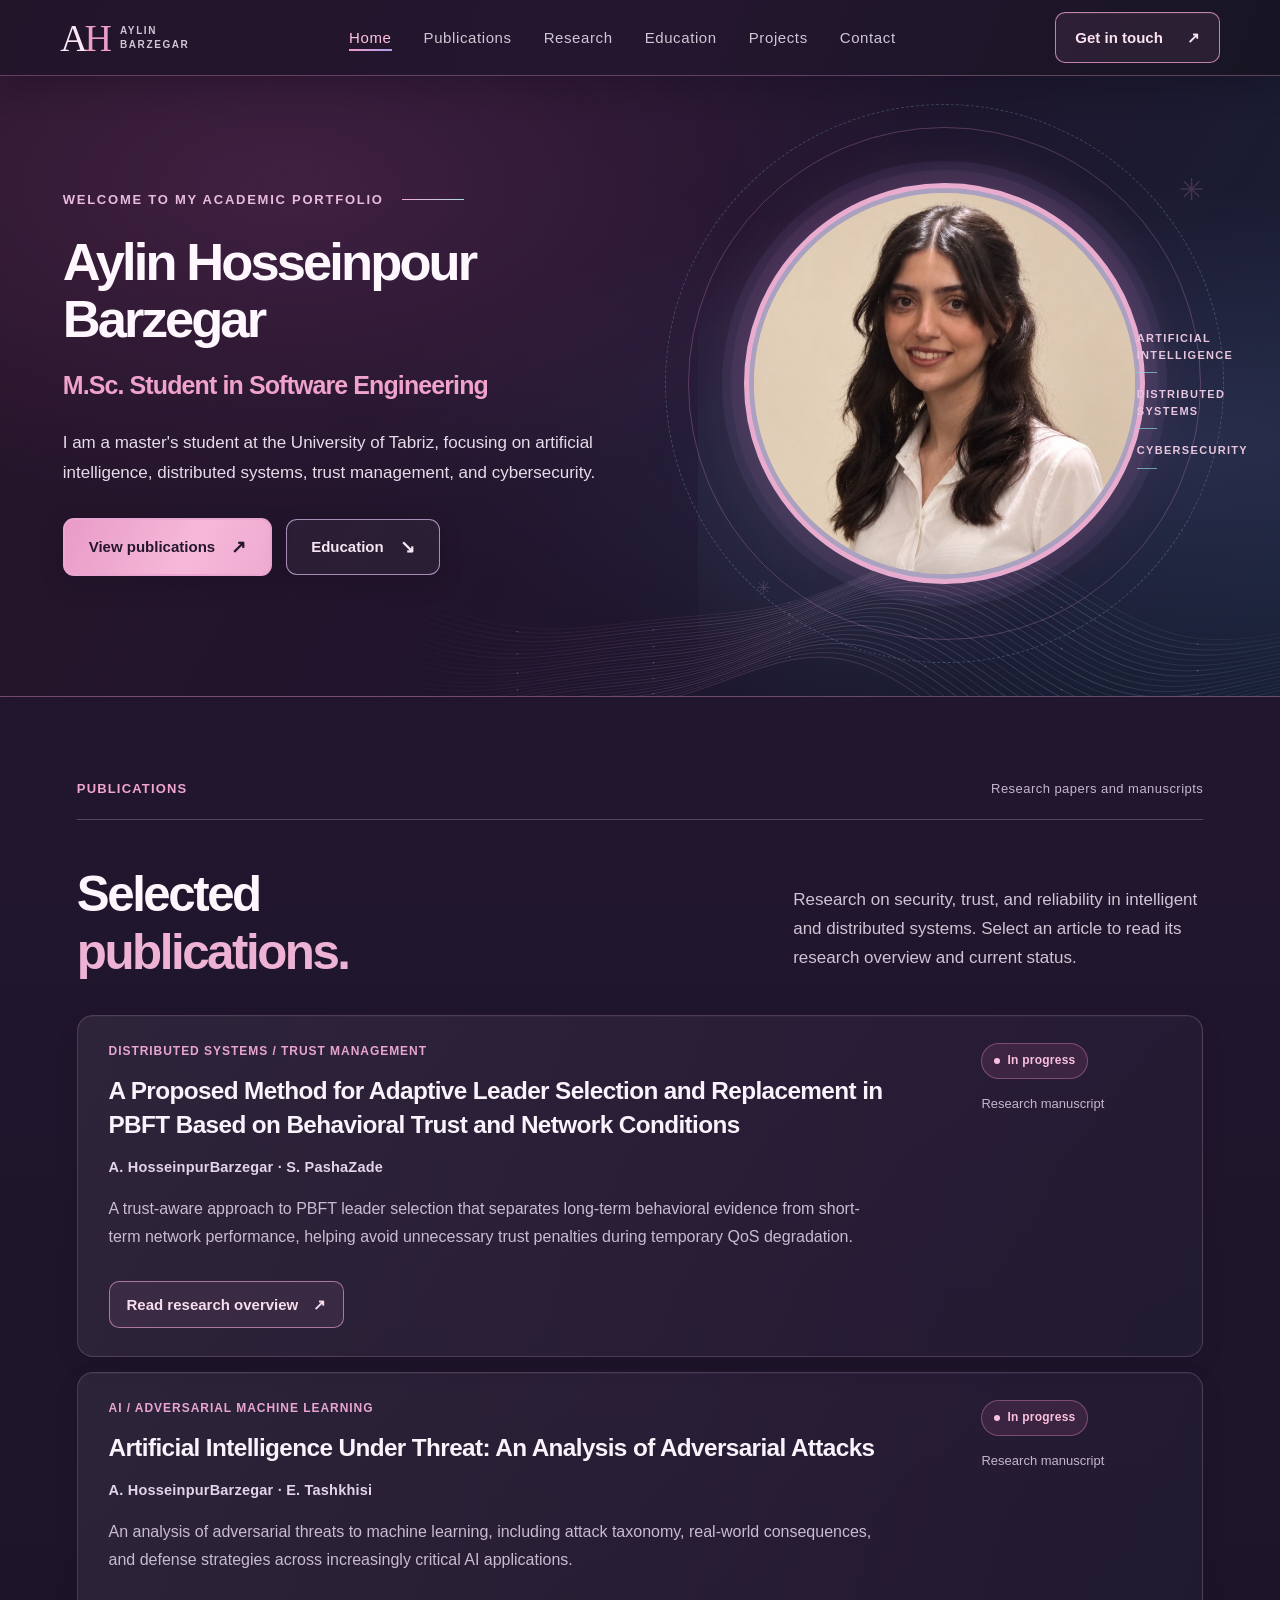
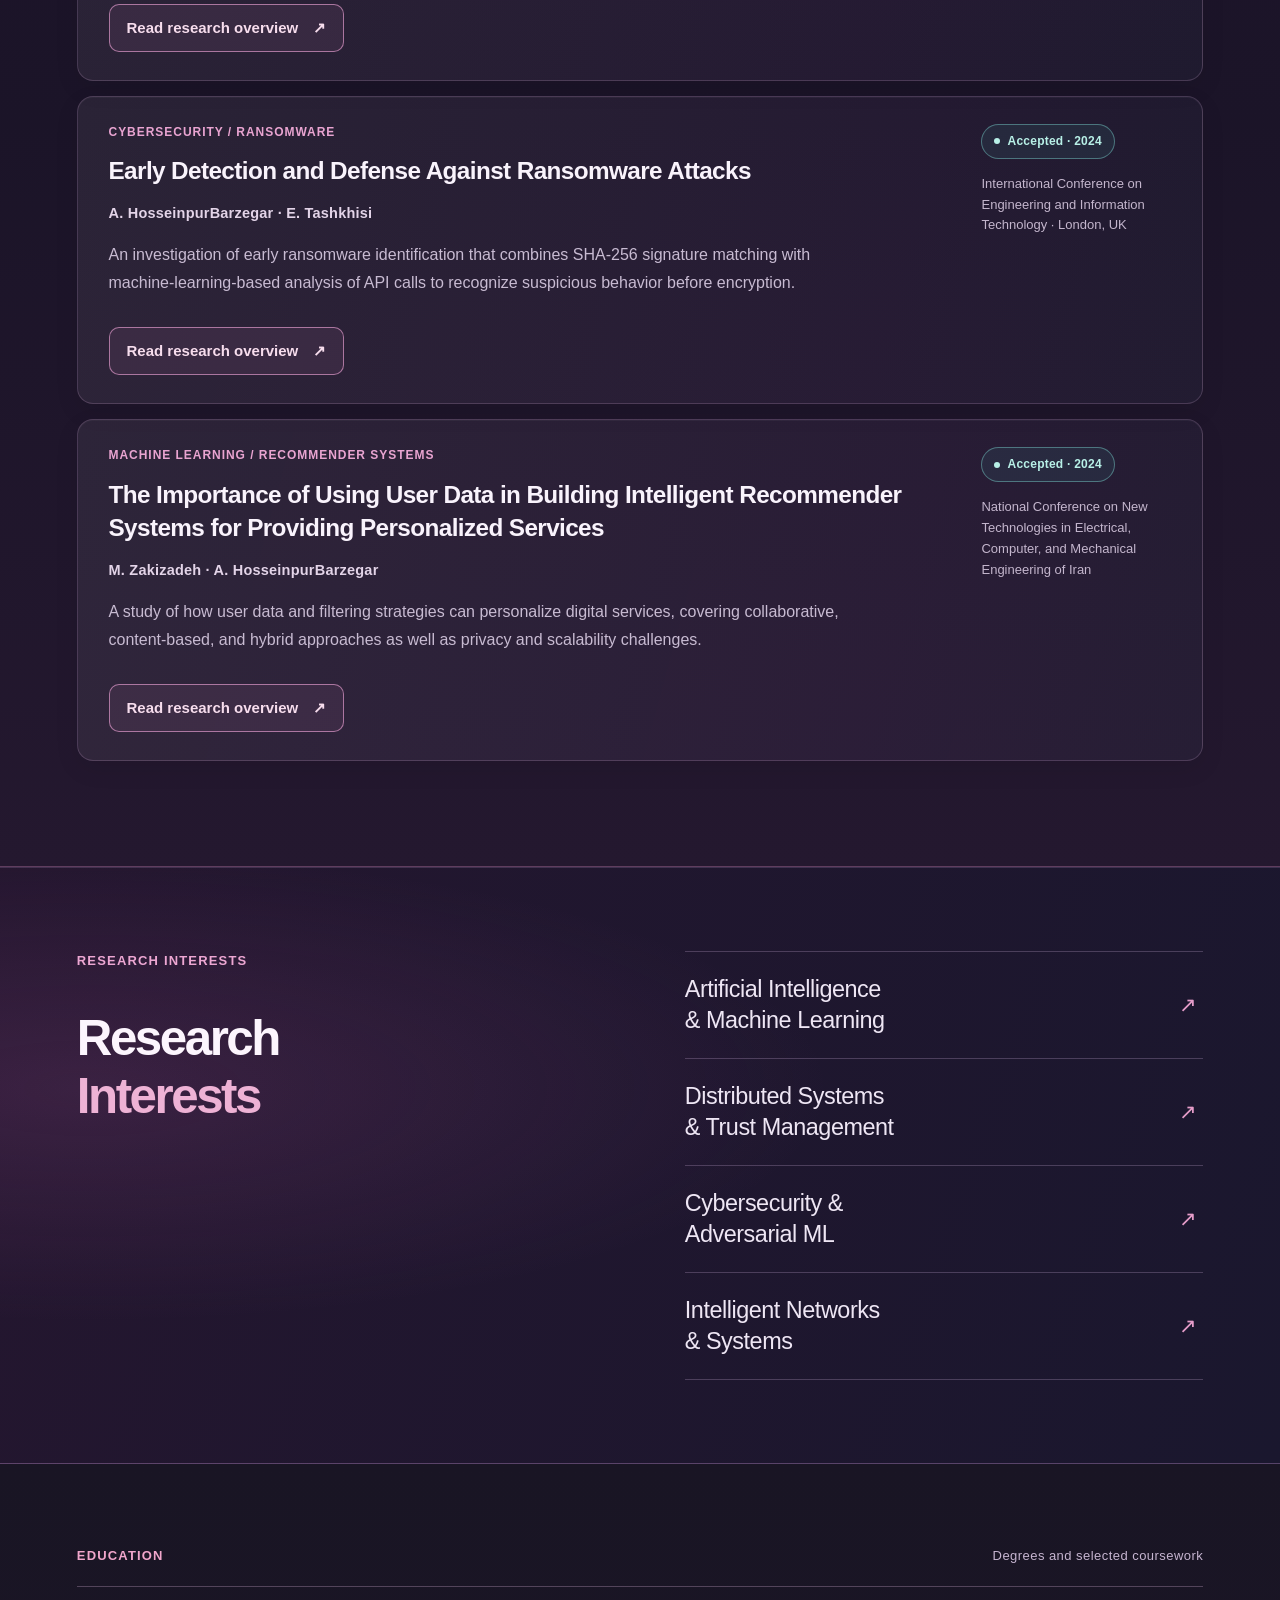
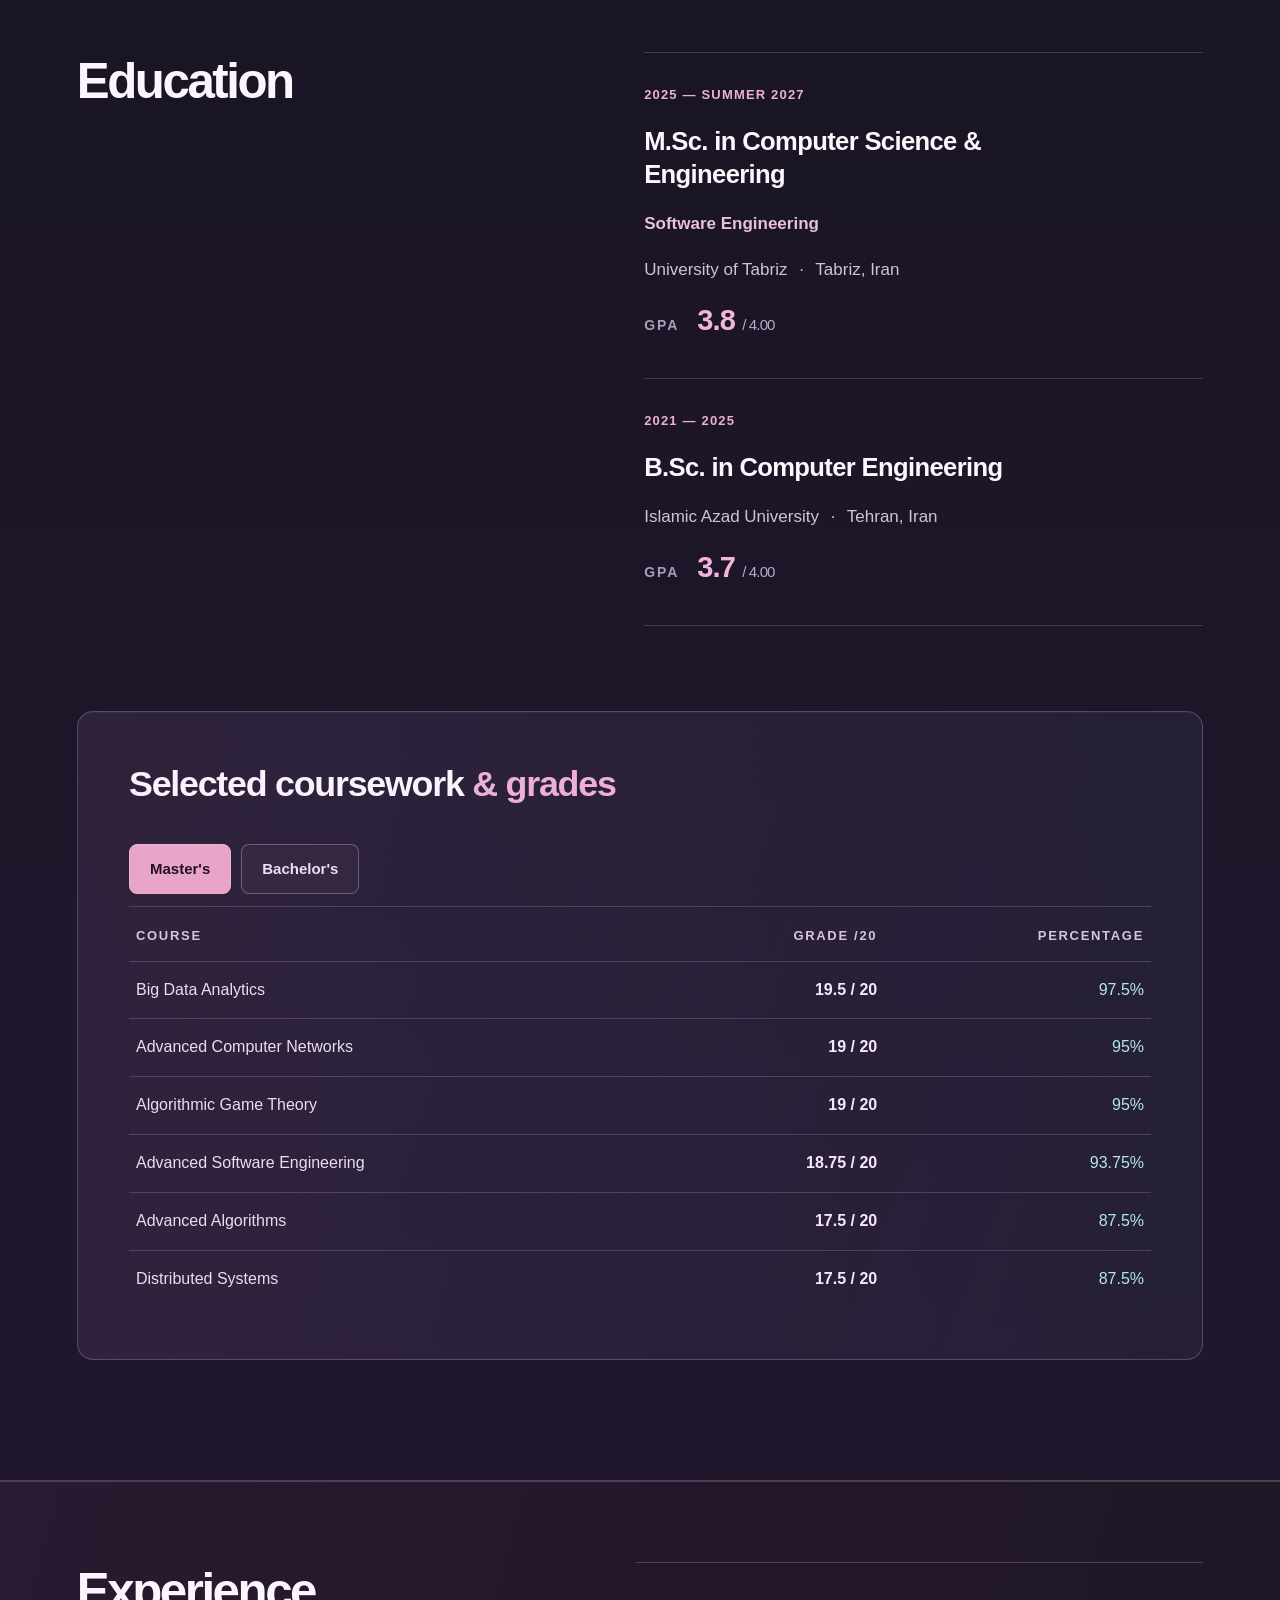
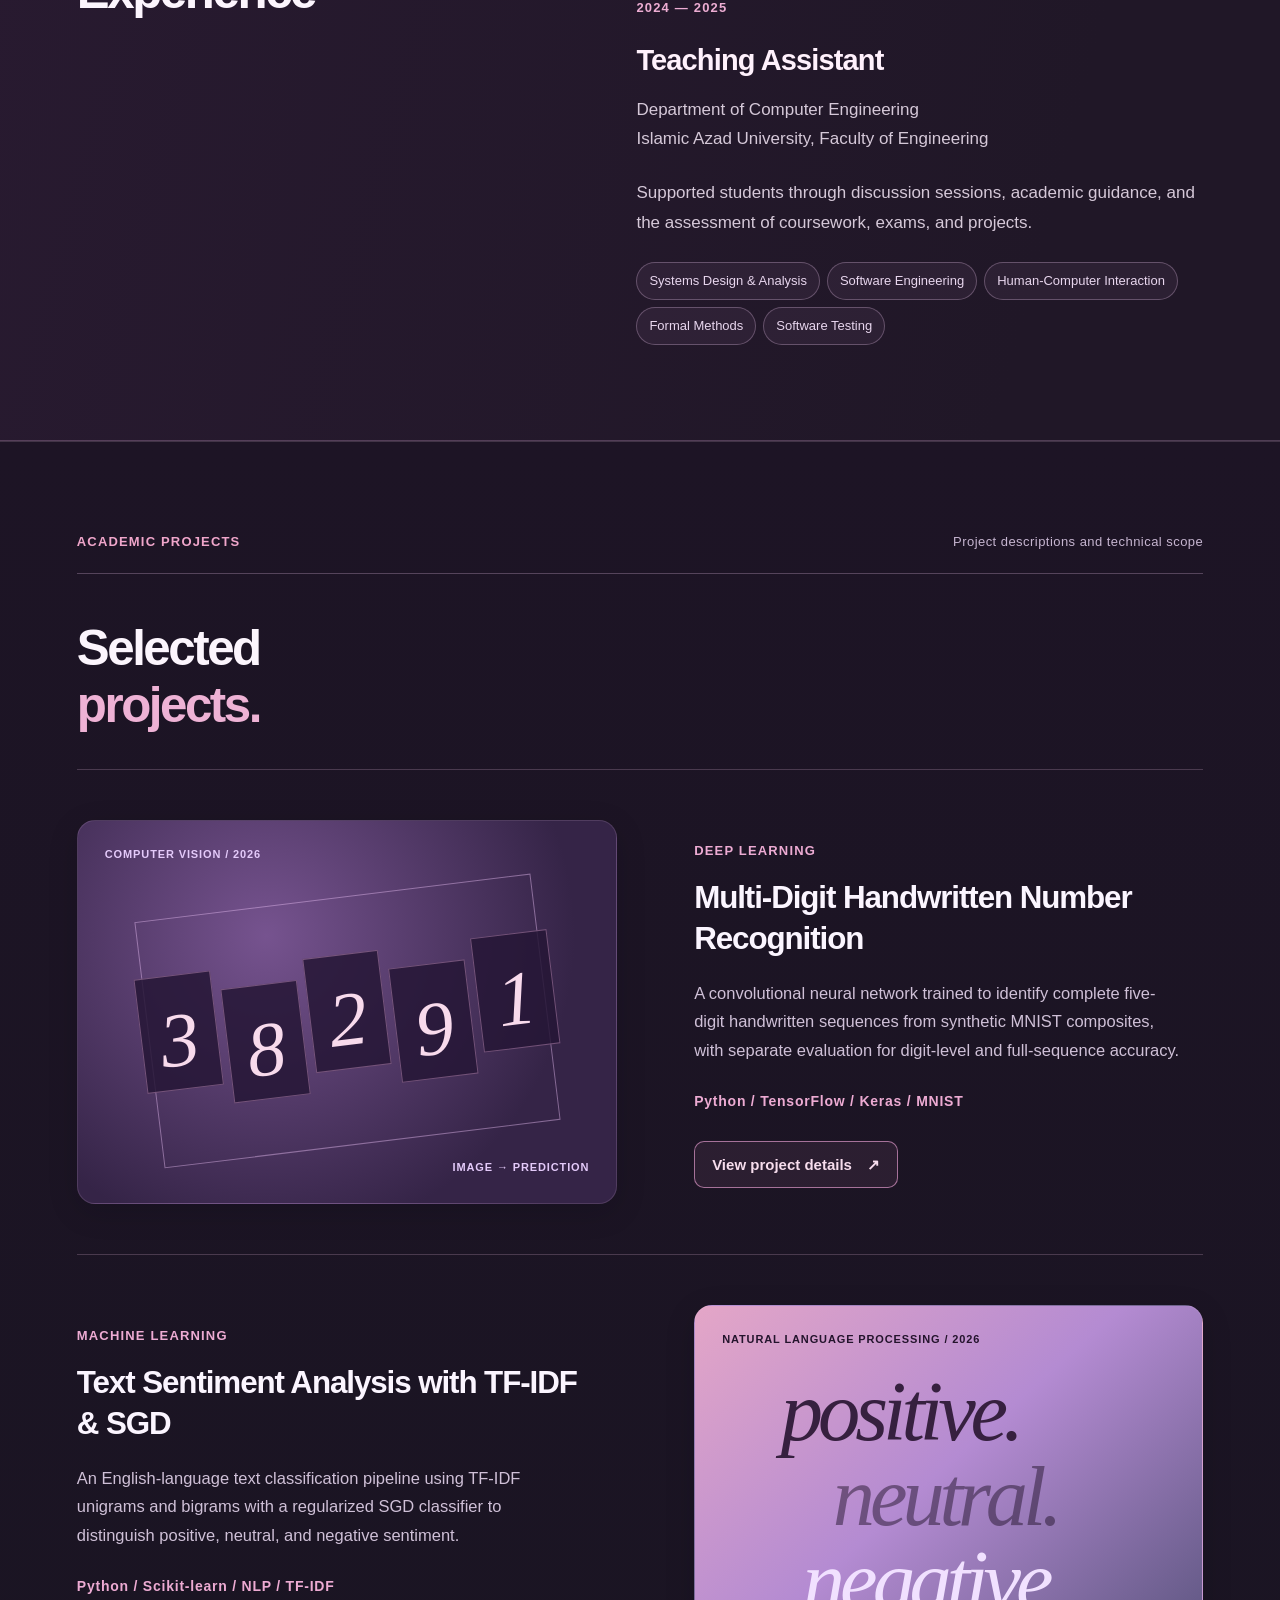
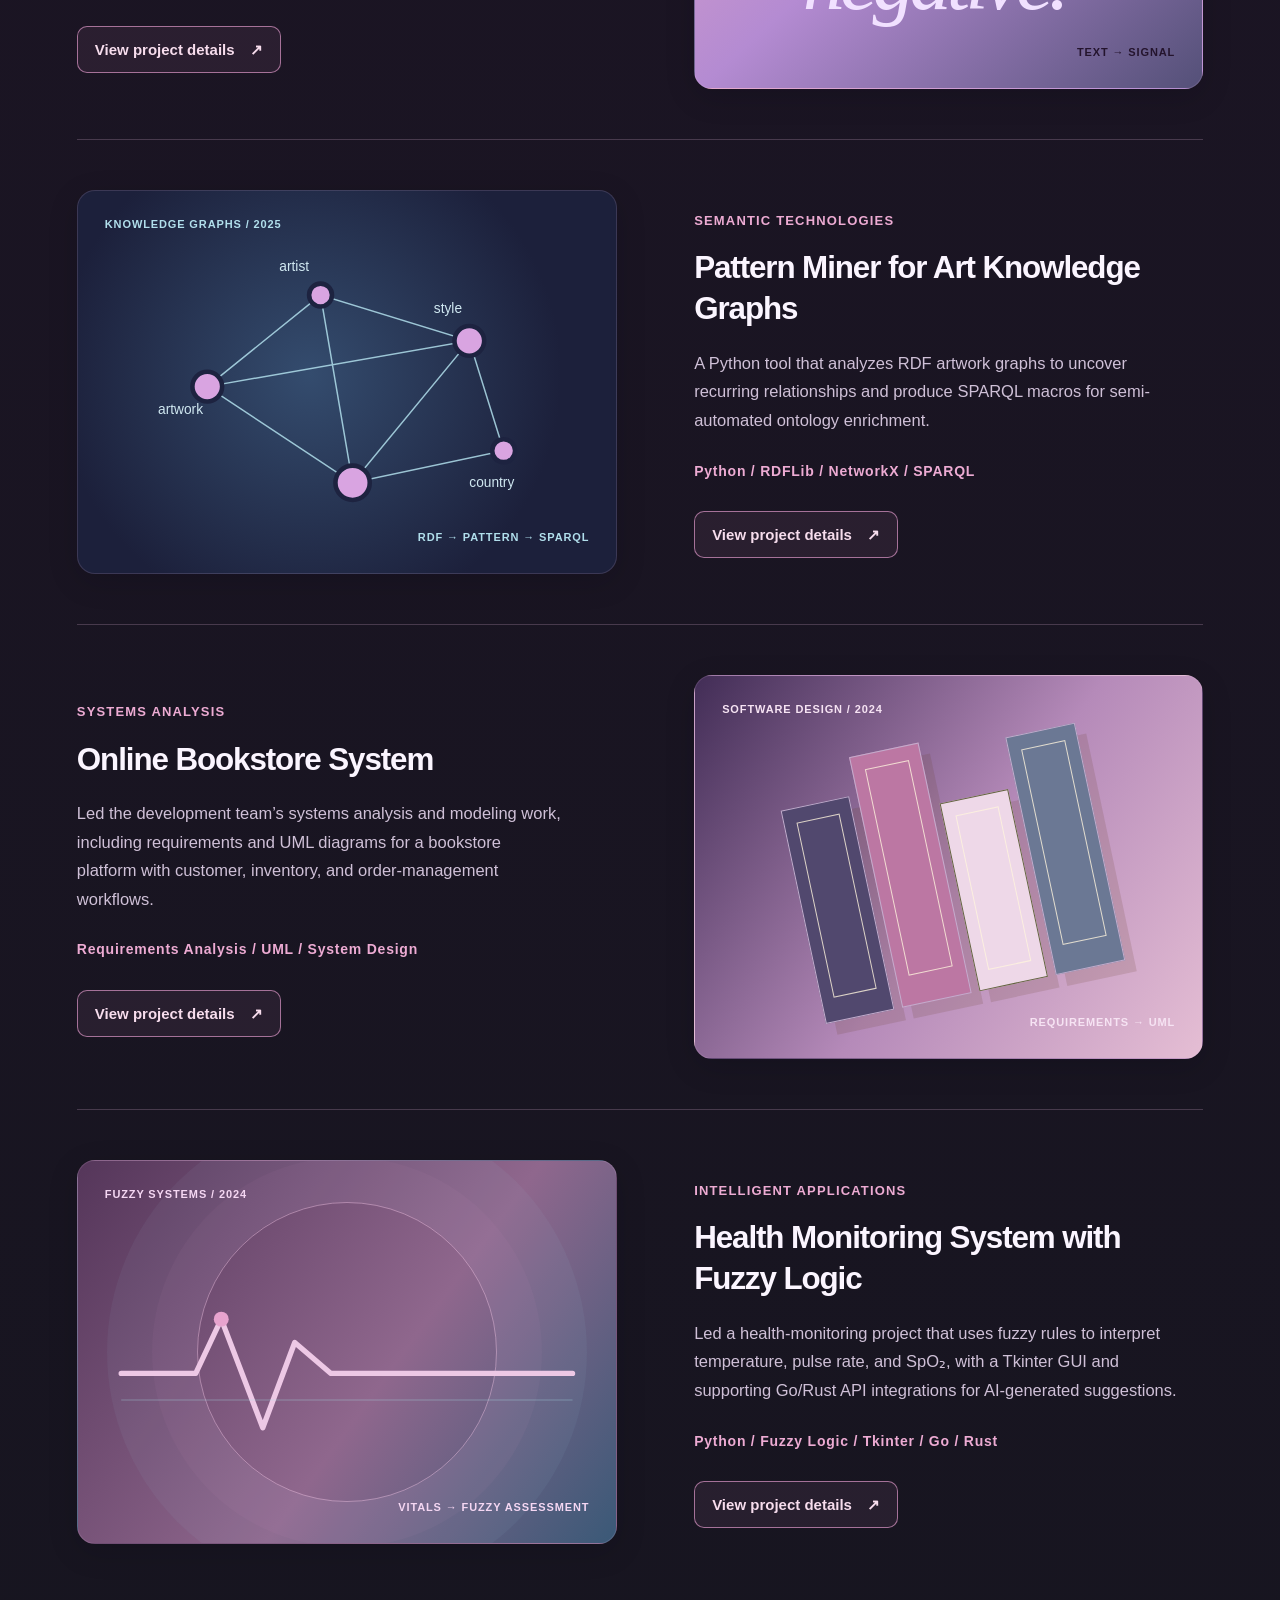
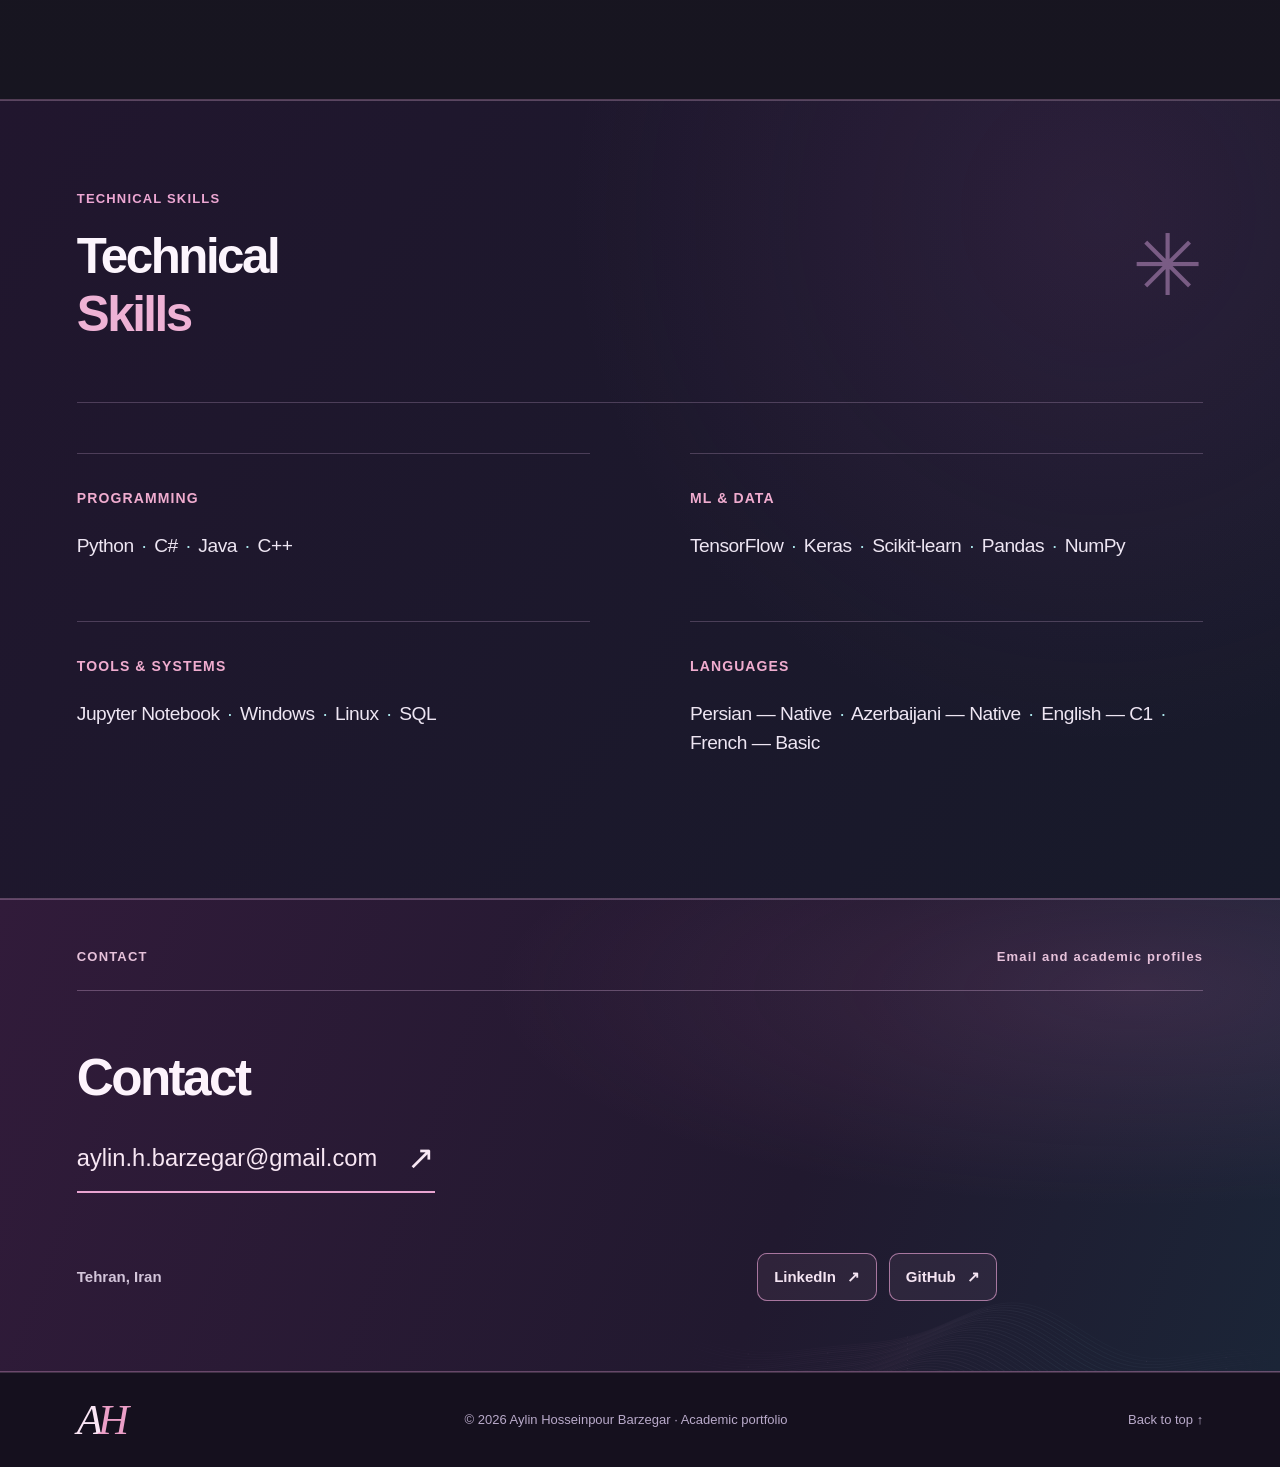
==== commit af074eef: "Rename Index.html to index.html" ====
--- a/index.html
+++ b/index.html
@@ -7,12 +7,2636 @@
 <meta content="noindex, nofollow, noarchive" name="robots"/>
 <meta content="noindex, nofollow, noarchive" name="googlebot"/>
 <meta content="strict-origin-when-cross-origin" name="referrer"/>
-<meta content="#12362f" name="theme-color"/>
+<meta content="#24162f" name="theme-color"/>
 <meta content="The academic portfolio of Aylin Hosseinpour Barzegar, a software engineering graduate student researching artificial intelligence, distributed systems, trust management, and cybersecurity." name="description"/>
 <title>Aylin Hosseinpour Barzegar — Research &amp; Engineering</title>
-<link href="assets/img/favicon.svg" rel="icon" type="image/svg+xml"/>
-<link href="assets/css/styles.css" rel="stylesheet"/>
-<script defer="" src="assets/js/app.js"></script>
+<link href="[data-uri]" rel="icon" type="image/svg+xml"/>
+<style>
+/* Aylin Hosseinpour Barzegar | Academic Portfolio
+   Readable, dependency-free styles. Responsive from desktop to mobile.
+   Content: index.html | Interactions: assets/js/app.js
+*/
+
+
+/* ===== VARIABLES & GLOBAL RULES ===== */
+:root {
+  --forest: #12362f;
+  --forest-2: #0c2d28;
+  --paper: #f4f1ea;
+  --paper-2: #ede9df;
+  --ink: #25362e;
+  --muted: #526158;
+  --white: #fffdf8;
+  --accent: #e87752;
+  --accent-soft: #eac29b;
+  --line: rgba(37,50,43,.22);
+  --line-light: rgba(247,243,231,.22);
+  --sans: Inter,"Avenir Next",Avenir,"Segoe UI",Arial,sans-serif;
+  --serif: "Iowan Old Style","Baskerville","Palatino Linotype",Georgia,serif;
+  --max: 1440px;
+}
+*,*::before,*::after {
+  box-sizing: border-box;
+}
+html {
+  scroll-behavior: smooth;
+  scroll-padding-top: 90px;
+}
+body {
+  margin: 0;
+  background: var(--paper);
+  color: var(--ink);
+  font-family: var(--sans);
+  -webkit-font-smoothing: antialiased;
+  font-size: 16px;
+  line-height: 1.65;
+}
+button,a {
+  touch-action: manipulation;
+}
+button {
+  font: inherit;
+}
+a {
+  color: inherit;
+  text-decoration: none;
+}
+a:focus-visible,button:focus-visible {
+  outline: 3px solid var(--accent);
+  outline-offset: 5px;
+}
+::selection {
+  background: var(--accent);
+  color: var(--forest);
+}
+[hidden] {
+  display: none !important;
+}
+.sr-only {
+  position: absolute;
+  width: 1px;
+  height: 1px;
+  padding: 0;
+  margin: -1px;
+  overflow: hidden;
+  clip: rect(0,0,0,0);
+  white-space: nowrap;
+  border: 0;
+}
+.skip-link {
+  position: absolute;
+  z-index: 1000;
+  left: 10px;
+  top: -100px;
+  background: var(--white);
+  color: var(--forest);
+  padding: 12px 18px;
+}
+.skip-link:focus {
+  top: 10px;
+}
+
+/* ===== NAVIGATION & HEADER ===== */
+.site-header {
+  height: 84px;
+  display: flex;
+  align-items: center;
+  justify-content: space-between;
+  padding: 0 clamp(23px,4.6vw,86px);
+  background: var(--forest);
+  color: var(--paper);
+  position: relative;
+  z-index: 30;
+  border-bottom: 1px solid var(--line-light);
+}
+.brand {
+  display: flex;
+  align-items: center;
+  gap: 15px;
+  flex-shrink: 0;
+}
+.brand-mark,.footer-brand {
+  font-family: var(--serif);
+  font-style: italic;
+  font-size: 64px;
+  line-height: .85;
+  letter-spacing: -7px;
+}
+.brand-mark span,.footer-brand span {
+  color: var(--accent);
+  margin-left: 1px;
+}
+.brand-name {
+  font-size: 10px;
+  line-height: 1.35;
+  letter-spacing: 2.8px;
+  font-weight: 700;
+}
+.main-nav {
+  display: flex;
+  align-items: center;
+  gap: clamp(14px,2.2vw,38px);
+  margin-left: 60px;
+}
+.main-nav a {
+  font-size: 14px;
+  letter-spacing: .04em;
+  opacity: .9;
+  transition: opacity .2s,color .2s;
+  font-weight: 500;
+}
+.main-nav a:hover,.main-nav a.is-current {
+  opacity: 1;
+  color: var(--accent-soft);
+}
+.header-action {
+  border: 1px solid rgba(249,243,230,.8);
+  border-radius: 100px;
+  padding: 12px 19px;
+  display: flex;
+  gap: 24px;
+  font-size: 14px;
+  font-weight: 600;
+  white-space: nowrap;
+  transition: background .2s;
+  background: rgba(255,255,255,.06);
+  min-height: 44px;
+}
+.header-action:hover {
+  background: rgba(255,255,255,.1);
+}
+.header-action span {
+  font-size: 15px;
+}
+.nav-toggle {
+  display: none;
+}
+
+/* ===== INTRODUCTION & HERO ===== */
+.hero {
+  min-height: min(710px,calc(100svh - 84px));
+  display: grid;
+  grid-template-columns: 1fr 1fr;
+  background: var(--forest);
+  color: var(--paper);
+}
+.hero-copy {
+  min-width: 0;
+  padding: clamp(65px,7vw,110px) clamp(25px,4.6vw,86px) clamp(60px,6vw,85px);
+  display: flex;
+  flex-direction: column;
+  align-items: flex-start;
+  position: relative;
+  z-index: 2;
+  justify-content: center;
+  gap: 0;
+}
+.hero-eyebrow,.overline,.section-id,.section-subnote,.pub-category,.degree-year,.project-count,.art-small,.art-artifact,.ta-period,.contact-top,.footer-brand {
+  letter-spacing: .15em;
+}
+.intro-note {
+  font-size: clamp(16px,1.6vw,23px);
+  margin: 0 0 24px;
+  font-family: var(--serif);
+  font-style: normal;
+  font-weight: 400;
+  font: 600 12px/1.5 var(--sans);
+  letter-spacing: .15em;
+  text-transform: uppercase;
+  color: var(--accent-soft);
+}
+.hero h1 {
+  margin: 0;
+  font-family: var(--serif);
+  font-weight: 400;
+  letter-spacing: -.052em;
+  line-height: .91;
+  font-size: clamp(72px,8.1vw,145px);
+  font: 400 clamp(51px,5vw,91px)/1.06 var(--serif);
+  max-width: 11ch;
+  overflow-wrap: normal;
+}
+.hero h1 em,.section h2 em,.focus-section h2 em,.teaching-section h2 em,.skills-section h2 em,.contact-section h2 em {
+  color: var(--accent);
+  font-weight: 400;
+  font-style: italic;
+  letter-spacing: -.06em;
+}
+.hero-lede {
+  max-width: 580px;
+  font-size: clamp(16px,1.3vw,19px);
+  line-height: 1.75;
+  color: #e6e8df;
+  margin: 28px 0 34px;
+}
+.hero-lede strong {
+  color: var(--white);
+  font-weight: 600;
+}
+.hero-buttons {
+  display: flex;
+  gap: 13px;
+  align-items: center;
+  flex-wrap: wrap;
+}
+.pill {
+  display: inline-flex;
+  align-items: center;
+  gap: 16px;
+  border-radius: 9px;
+  padding: 12px 19px;
+  font-size: 14px;
+  font-weight: 650;
+  border: 2px solid transparent;
+  min-height: 48px;
+  box-shadow: 0 3px 0 rgba(0,0,0,.12);
+  cursor: pointer;
+  transition: transform .2s ease,background .2s ease,border-color .2s ease,box-shadow .2s ease;
+}
+.pill-primary {
+  background: #eea77e;
+  color: #153b31;
+  transition: background .25s,transform .25s;
+}
+.pill-primary:hover {
+  background: #ffbf94;
+  transform: translateY(-2px);
+  box-shadow: 0 6px 16px rgba(0,0,0,.18);
+}
+.pill span {
+  font-size: 18px;
+}
+.text-link {
+  display: inline-flex;
+  gap: 15px;
+  align-items: center;
+  border-bottom: 1px solid currentColor;
+  padding-bottom: 6px;
+  font-size: 12px;
+  font-weight: 600;
+}
+.text-link-light {
+  color: #e3e1d6;
+}
+.text-link:hover {
+  color: var(--accent);
+}
+.hero-visual {
+  min-height: 630px;
+  position: relative;
+  overflow: hidden;
+  background: #d99b69;
+  isolation: isolate;
+}
+.hero-visual::before {
+  content: "";
+  position: absolute;
+  inset: 0;
+  background: linear-gradient(136deg,rgba(255,232,184,.65),transparent 56%),linear-gradient(28deg,#bd654d 0%,#e4a36f 52%,#eabb86 100%);
+  z-index: -3;
+}
+.hero-visual::after {
+  content: "";
+  position: absolute;
+  inset: 0;
+  background-image: url("data:image/svg+xml,%3Csvg viewBox='0 0 180 180' xmlns='http://www.w3.org/2000/svg'%3E%3Cfilter id='n'%3E%3CfeTurbulence type='fractalNoise' baseFrequency='.6' numOctaves='3' stitchTiles='stitch'/%3E%3C/filter%3E%3Crect width='100%25' height='100%25' filter='url(%23n)' opacity='.12'/%3E%3C/svg%3E");
+  opacity: .27;
+  pointer-events: none;
+  z-index: 6;
+}
+.visual-grid {
+  position: absolute;
+  inset: 0;
+  background-image: linear-gradient(rgba(68,48,38,.09) 1px,transparent 1px),linear-gradient(90deg,rgba(68,48,38,.09) 1px,transparent 1px);
+  background-size: 64px 64px;
+  mask-image: linear-gradient(to top,#000,transparent 90%);
+}
+.visual-disc {
+  position: absolute;
+  left: 18%;
+  top: 15%;
+  width: 80%;
+  aspect-ratio: 1;
+  border-radius: 50%;
+  background: radial-gradient(circle at 30% 26%,#efc9a0 2%,#d59b6f 29%,#b45b44 75%,#7e382b 100%);
+  border: 1px solid rgba(255,239,205,.6);
+  box-shadow: -40px 50px 80px rgba(87,43,33,.25);
+  transform: rotate(-15deg);
+  overflow: hidden;
+}
+.disc-inner {
+  position: absolute;
+  inset: 11%;
+  border-radius: 50%;
+  border: 1px solid rgba(255,242,216,.45);
+  box-shadow: 0 0 0 45px rgba(133,75,57,.055),0 0 0 90px rgba(133,75,57,.045);
+}
+.disc-line {
+  position: absolute;
+  width: 120%;
+  height: 130%;
+  border: 1px solid rgba(245,222,198,.42);
+  border-radius: 50%;
+  top: -20%;
+}
+.disc-line-a {
+  left: 25%;
+  transform: rotate(40deg);
+}
+.disc-line-b {
+  right: 41%;
+  transform: rotate(-23deg);
+}
+.visual-orbit {
+  position: absolute;
+  border: 1px solid rgba(87,55,46,.5);
+  border-radius: 50%;
+  transform: rotate(-26deg);
+  z-index: 2;
+  pointer-events: none;
+}
+.visual-orbit-one {
+  width: 90%;
+  height: 44%;
+  left: -17%;
+  top: 39%;
+}
+.visual-orbit-two {
+  width: 108%;
+  height: 60%;
+  left: 13%;
+  top: 24%;
+  transform: rotate(30deg);
+  border-color: rgba(255,239,215,.54);
+}
+.visual-large-text {
+  position: absolute;
+  left: 23%;
+  top: 29%;
+  font-family: var(--serif);
+  font-style: italic;
+  letter-spacing: -.17em;
+  font-size: clamp(260px,30vw,600px);
+  line-height: .9;
+  color: #173b32;
+  text-shadow: 16px 18px 0 rgba(234,181,125,.32);
+  transform: rotate(-11deg);
+  z-index: 3;
+  pointer-events: none;
+}
+.visual-large-text span {
+  color: #f2ddae;
+}
+.visual-cross {
+  position: absolute;
+  z-index: 4;
+  color: #f9e5bb;
+}
+.visual-cross-one {
+  top: 17%;
+  left: 19%;
+  font-size: 49px;
+}
+.visual-cross-two {
+  bottom: 23%;
+  right: 10%;
+  font-size: 84px;
+  color: var(--forest);
+}
+
+/* ===== SECTION HEADINGS & COMMON LAYOUT ===== */
+.section {
+  padding: 82px clamp(23px,6vw,115px) 105px;
+  max-width: var(--max);
+  margin: 0 auto;
+}
+.section-top {
+  display: flex;
+  justify-content: space-between;
+  padding: 0 0 20px;
+  border-bottom: 1px solid var(--line);
+}
+.section-id,.section-subnote {
+  font-size: 12px;
+  color: #526158;
+  font-weight: 700;
+}
+.section-subnote {
+  font-weight: 500;
+}
+.section-head {
+  padding: 57px 0 43px;
+}
+.split-head {
+  display: grid;
+  grid-template-columns: 1.1fr .75fr;
+  gap: 80px;
+  align-items: end;
+}
+.overline {
+  font-size: 10px;
+  font-weight: 800;
+  color: #b7c5b6;
+  margin: 0 0 18px;
+}
+.accent-overline {
+  color: #bc6a4c;
+}
+.section h2,.focus-section h2,.teaching-section h2,.skills-section h2 {
+  font: 400 clamp(52px,5.7vw,83px)/1.07 var(--serif);
+  letter-spacing: -.052em;
+  margin: 0;
+}
+.section-intro {
+  max-width: 410px;
+  margin: 0 0 8px auto;
+  font-size: 17px;
+  line-height: 1.7;
+  color: #4b5c51;
+}
+
+/* ===== PUBLICATIONS ===== */
+.pub-list {
+  border-top: 1px solid var(--line);
+}
+.pub-item {
+  display: grid;
+  grid-template-columns: 90px minmax(0,1fr) 185px;
+  gap: 30px;
+  padding: 34px 0 39px;
+  border-bottom: 1px solid var(--line);
+}
+.pub-index {
+  font-size: 13px;
+  font-weight: 600;
+  letter-spacing: .09em;
+  display: flex;
+  justify-content: space-between;
+  padding-top: 7px;
+  color: #ad6a55;
+}
+.pub-icon {
+  font-size: 21px;
+  color: #728076;
+  opacity: .35;
+}
+.pub-category {
+  color: #9c513b;
+  font-size: 12px;
+  font-weight: 700;
+  margin: 0 0 13px;
+}
+.pub-body h3 {
+  font: 400 clamp(26px,2.8vw,37px)/1.22 var(--serif);
+  letter-spacing: -.026em;
+  margin: 0 0 13px;
+  max-width: 880px;
+}
+.pub-authors {
+  font-size: 14px;
+  color: #465c4b;
+  font-weight: 600;
+  letter-spacing: .015em;
+}
+.pub-summary {
+  font-size: 16px;
+  line-height: 1.8;
+  color: #45594b;
+  max-width: 770px;
+  margin: 16px 0 22px;
+}
+.read-link,.project-more {
+  border: 2px solid var(--forest);
+  background: var(--forest);
+  color: var(--white);
+  padding: 11px 17px;
+  border-bottom: 1px solid #235648;
+  cursor: pointer;
+  display: inline-flex;
+  align-items: center;
+  gap: 15px;
+  font-size: 14px;
+  font-weight: 650;
+  padding-bottom: 6px;
+  margin-top: 8px;
+  transition: background .2s ease,color .2s ease,transform .2s ease;
+  border-radius: 9px;
+  min-height: 45px;
+  box-shadow: 0 3px 0 rgba(0,0,0,.1);
+}
+.read-link:hover,.project-more:hover {
+  gap: 15px;
+  color: #fffdf8;
+  background: #bf654a;
+  border-color: #bf654a;
+  transform: translateY(-2px);
+}
+.pub-meta {
+  display: flex;
+  flex-direction: column;
+  align-items: flex-start;
+  gap: 15px;
+  padding-top: 1px;
+  font-size: 13px;
+  line-height: 1.6;
+  color: #4c5a50;
+}
+.status {
+  display: inline-flex;
+  align-items: center;
+  gap: 7px;
+  letter-spacing: .02em;
+  border-radius: 7px;
+  padding: 8px 11px;
+  font-size: 12px;
+  font-weight: 700;
+  white-space: nowrap;
+}
+.status-progress {
+  background: #e9e1d5;
+  color: #745b46;
+}
+.status-accepted {
+  background: #dce9dc;
+  color: #296149;
+}
+.status-dot {
+  width: 6px;
+  height: 6px;
+  border-radius: 50%;
+  background: currentColor;
+}
+
+/* ===== RESEARCH INTERESTS ===== */
+.focus-section {
+  background: var(--forest);
+  color: var(--paper);
+  display: grid;
+  grid-template-columns: 1fr 1fr;
+  min-height: 550px;
+  padding: 83px max(clamp(23px,6vw,115px),calc((100vw - var(--max))/2 + 115px));
+  gap: 7vw;
+  overflow: hidden;
+}
+.focus-left {
+  position: relative;
+  display: flex;
+  flex-direction: column;
+}
+.focus-section h2 {
+  font-size: clamp(50px,5.6vw,81px);
+  margin: 20px 0 20px;
+}
+.focus-left>p:not(.overline) {
+  font-size: 15px;
+  line-height: 1.9;
+  color: #beccc0;
+  max-width: 360px;
+}
+.focus-right {
+  border-top: 1px solid var(--line-light);
+}
+.focus-row {
+  display: grid;
+  grid-template-columns: 32px 1fr 22px;
+  gap: 14px;
+  align-items: center;
+  min-height: 117px;
+  border-bottom: 1px solid var(--line-light);
+}
+.focus-row>span:first-child {
+  font-size: 12px;
+  color: var(--accent-soft);
+  align-self: start;
+  margin-top: 35px;
+}
+.focus-row h3 {
+  font: 400 clamp(23px,2.3vw,31px)/1.26 var(--serif);
+  letter-spacing: -.02em;
+  margin: 0;
+}
+.focus-symbol {
+  font-size: 21px;
+  align-self: center;
+  color: var(--accent);
+  transition: transform .3s;
+}
+.focus-row:hover .focus-symbol {
+  transform: translate(4px,-4px);
+}
+
+/* ===== EDUCATION ===== */
+.education-section {
+  padding-bottom: 120px;
+}
+.education-grid {
+  display: grid;
+  grid-template-columns: .9fr 1.1fr;
+  gap: 110px;
+  padding: 65px 0 85px;
+}
+.edu-right {
+  border-top: 1px solid var(--line);
+}
+.degree {
+  border-bottom: 1px solid var(--line);
+  padding: 32px 0 40px;
+  position: relative;
+}
+.degree-year {
+  font-size: 12px;
+  color: #9c513b;
+  font-weight: 800;
+}
+.degree h3 {
+  font: 400 clamp(27px,2.5vw,35px)/1.24 var(--serif);
+  letter-spacing: -.025em;
+  max-width: 450px;
+  margin: 20px 0 9px;
+}
+.degree p {
+  font-size: 16px;
+  color: #4d5e52;
+  line-height: 1.7;
+}
+.degree .degree-field {
+  color: #234638;
+  font-weight: 600;
+}
+.bullet-sep {
+  padding: 0 7px;
+}
+.gpa {
+  display: flex;
+  align-items: baseline;
+  gap: 18px;
+  margin-top: 20px;
+  font-size: 14px;
+  color: #7d857b;
+  letter-spacing: .14em;
+  font-weight: 700;
+}
+.gpa strong {
+  font: 400 35px var(--serif);
+  color: var(--forest);
+  letter-spacing: -.03em;
+}
+.gpa strong span {
+  font: 400 15px var(--sans);
+  color: #818980;
+}
+
+/* ===== COURSEWORK ===== */
+.coursework {
+  background: #e9ece6;
+  padding: clamp(28px,4vw,55px);
+  border: 1px solid #c8d1c7;
+}
+.coursework-heading {
+  display: flex;
+  justify-content: space-between;
+  align-items: end;
+  gap: 40px;
+  margin-bottom: 38px;
+}
+.coursework-heading h3 {
+  font: 400 clamp(32px,3.3vw,49px)/1.12 var(--serif);
+  letter-spacing: -.035em;
+  margin: 0;
+}
+.coursework-heading h3 span {
+  font-style: italic;
+  color: #b9674b;
+}
+.course-tabs {
+  display: flex;
+  gap: 10px;
+  border-bottom: 1px solid #a8b8ad;
+  padding-bottom: 12px;
+}
+.course-tab {
+  cursor: pointer;
+  border: 1.5px solid #b9c7ba;
+  background: #fffdf8;
+  color: #2f493b;
+  padding: 11px 20px;
+  font-weight: 650;
+  font-size: 14px;
+  display: flex;
+  align-items: center;
+  gap: 10px;
+  position: relative;
+  border-radius: 8px;
+  min-height: 44px;
+  transition: background .2s,color .2s;
+}
+.course-tab span {
+  font-size: 10px;
+  color: #b57860;
+}
+.course-tab.is-active {
+  color: #fffdf8;
+  background: var(--forest);
+  border-color: var(--forest);
+}
+.course-tab.is-active::after {
+  content: none;
+  position: absolute;
+  height: 2px;
+  background: var(--accent);
+  bottom: -1px;
+  left: 0;
+  right: 0;
+}
+.course-table {
+  border-collapse: collapse;
+  width: 100%;
+  text-align: left;
+}
+.course-table thead {
+  color: #405548;
+  font-size: 12px;
+  letter-spacing: .13em;
+  text-transform: uppercase;
+}
+.course-table th {
+  font-weight: 650;
+  padding: 18px 7px 14px;
+}
+.course-table td {
+  border-top: 1px solid #bacbbd;
+  padding: 16px 7px;
+  font-size: 15px;
+  line-height: 1.45;
+}
+.course-table th:nth-child(2),.course-table th:nth-child(3),.course-table td:nth-child(2),.course-table td:nth-child(3) {
+  text-align: right;
+  white-space: nowrap;
+}
+.course-table td:nth-child(2) {
+  font-weight: 700;
+  color: var(--forest);
+}
+.course-table td:nth-child(3) {
+  color: #b56e52;
+}
+
+/* ===== ACADEMIC EXPERIENCE ===== */
+.teaching-section {
+  padding: 80px clamp(23px,6vw,115px) 95px;
+  display: grid;
+  grid-template-columns: .4fr 1fr 1fr;
+  gap: 50px;
+  background: #e2e8e1;
+}
+.teaching-number {
+  font: 400 54px/1 var(--serif);
+  color: var(--accent);
+  line-height: .8;
+}
+.teaching-section .overline {
+  color: #b66a50;
+}
+.teaching-section h2 {
+  font-size: clamp(50px,5.4vw,76px);
+}
+.teaching-details {
+  border-top: 1px solid #bac0b4;
+  padding-top: 22px;
+}
+.teaching-details .ta-period {
+  font-size: 11px;
+  color: #b66a50;
+  font-weight: 700;
+}
+.teaching-details h3 {
+  font: 400 33px/1.2 var(--serif);
+  letter-spacing: -.03em;
+  margin: 25px 0 10px;
+}
+.teaching-details>p {
+  font-size: 15px;
+  line-height: 1.75;
+  color: #46594c;
+}
+.teaching-details .teaching-support {
+  font-size: 16px;
+  color: #2c4034;
+  margin: 25px 0;
+}
+.teaching-courses {
+  display: flex;
+  flex-wrap: wrap;
+  gap: 7px;
+}
+.teaching-courses span {
+  border: 1px solid #b3baae;
+  border-radius: 100px;
+  padding: 7px 12px;
+  font-size: 12px;
+  color: #3a5142;
+  background: rgba(255,255,255,.4);
+}
+
+/* ===== PROJECTS ===== */
+.projects-section {
+  padding-top: 90px;
+}
+.project-list {
+  border-top: 1px solid var(--line);
+}
+.project-entry {
+  display: grid;
+  grid-template-columns: 1.03fr .97fr;
+  gap: clamp(40px,6vw,105px);
+  padding: 50px 0;
+  border-bottom: 1px solid var(--line);
+  align-items: center;
+}
+.project-entry-reverse .project-art {
+  grid-column: 2;
+  grid-row: 1;
+}
+.project-entry-reverse .project-info {
+  grid-column: 1;
+  grid-row: 1;
+}
+.project-art {
+  height: clamp(295px,30vw,440px);
+  position: relative;
+  overflow: hidden;
+  display: flex;
+  align-items: center;
+  justify-content: center;
+  isolation: isolate;
+}
+.project-art .art-small,.project-art .art-artifact {
+  position: absolute;
+  z-index: 4;
+  color: inherit;
+  font-size: 9px;
+  font-weight: 700;
+}
+.art-small {
+  top: 25px;
+  left: 27px;
+}
+.art-artifact {
+  bottom: 27px;
+  right: 27px;
+}
+.project-info .project-count {
+  color: #9c513b;
+  font-size: 12px;
+  font-weight: 700;
+}
+.project-info h3 {
+  font: 400 clamp(32px,3.4vw,48px)/1.16 var(--serif);
+  letter-spacing: -.035em;
+  margin: 14px 0 19px;
+  max-width: 510px;
+}
+.project-info>p:not(.project-tech) {
+  font-size: 16px;
+  line-height: 1.8;
+  color: #435747;
+  max-width: 485px;
+}
+.project-info .project-tech {
+  font-size: 13px;
+  letter-spacing: .055em;
+  font-weight: 700;
+  color: #93513c;
+  margin: 25px 0 18px;
+}
+.project-more {
+  margin-top: 10px;
+}
+.art-digits {
+  background: #d8d8c3;
+  color: #304b3b;
+}
+.art-digits::before {
+  content: "";
+  position: absolute;
+  width: 74%;
+  height: 65%;
+  border: 1px solid #718475;
+  transform: rotate(-7deg);
+  left: 13%;
+  top: 20%;
+}
+.digits-art {
+  display: flex;
+  align-items: center;
+  justify-content: center;
+  gap: 8px;
+  z-index: 2;
+  transform: rotate(-7deg);
+}
+.digits-art span {
+  display: grid;
+  place-items: center;
+  font-family: var(--serif);
+  font-style: italic;
+  font-size: clamp(50px,6vw,93px);
+  background: var(--forest);
+  color: #f0dfbb;
+  width: clamp(57px,6vw,85px);
+  height: clamp(85px,9vw,136px);
+  border: 1px solid #516f61;
+}
+.digits-art span:nth-child(even) {
+  transform: translateY(20px);
+}
+.art-sentiment {
+  background: #eac7ae;
+  color: #563b32;
+}
+.sentiment-typography {
+  font: italic 400 clamp(52px,6.6vw,93px)/1 var(--serif);
+  letter-spacing: -.06em;
+  display: flex;
+  flex-direction: column;
+  position: relative;
+  left: -15px;
+}
+.sentiment-typography span:first-child {
+  color: #1f4c3b;
+  transform: translateX(-22px);
+}
+.sentiment-typography span:nth-child(2) {
+  opacity: .5;
+  transform: translateX(30px);
+}
+.sentiment-typography span:last-child {
+  color: #a64e42;
+}
+.art-graph {
+  background: #12362f;
+  color: #d6e3d3;
+}
+.art-graph svg {
+  width: 85%;
+  max-height: 80%;
+}
+.art-books {
+  background: #dfc999;
+  color: #493f35;
+}
+.books-art {
+  display: flex;
+  gap: 8px;
+  align-items: flex-end;
+  transform: rotate(-12deg);
+}
+.books-art span {
+  display: block;
+  width: clamp(58px,5.5vw,85px);
+  height: clamp(150px,17vw,240px);
+  background: #245345;
+  box-shadow: 9px 13px 0 rgba(98,66,39,.16);
+  border: 1px solid #eee1bd;
+}
+.books-art span:nth-child(2) {
+  height: clamp(180px,20vw,265px);
+  background: #8e4936;
+}
+.books-art span:nth-child(3) {
+  height: clamp(133px,15vw,205px);
+  background: #f0e2bb;
+  border-color: #656442;
+}
+.books-art span:nth-child(4) {
+  height: clamp(167px,19vw,253px);
+  background: #b7754c;
+}
+.books-art span::after {
+  content: "";
+  display: block;
+  border: 1px solid rgba(255,245,222,.8);
+  height: 83%;
+  margin: 14px 12px;
+}
+.art-health {
+  background: #bb7256;
+  color: #fff5df;
+}
+.art-health::before {
+  content: "";
+  position: absolute;
+  width: 300px;
+  height: 300px;
+  border: 1px solid rgba(255,242,217,.5);
+  border-radius: 50%;
+  box-shadow: 0 0 0 45px rgba(255,242,217,.07),0 0 0 90px rgba(255,242,217,.06);
+}
+.art-health svg {
+  position: relative;
+  width: 85%;
+  z-index: 2;
+}
+
+/* ===== TECHNICAL SKILLS ===== */
+.skills-section {
+  padding: 88px clamp(23px,6vw,115px) 70px;
+  background: var(--forest);
+  color: var(--paper);
+}
+.skills-head {
+  display: flex;
+  justify-content: space-between;
+  align-items: center;
+  padding-bottom: 60px;
+  border-bottom: 1px solid var(--line-light);
+}
+.skills-section h2 {
+  font-size: clamp(53px,5.7vw,80px);
+}
+.skills-star {
+  font-size: 85px;
+  line-height: 1;
+  color: var(--accent);
+  opacity: .6;
+}
+.skills-categories {
+  display: grid;
+  grid-template-columns: 1fr 1fr;
+  gap: 40px 100px;
+  padding: 50px 0;
+}
+.skill-category {
+  border-top: 1px solid var(--line-light);
+  padding-top: 19px;
+}
+.skill-category h3 {
+  font-size: 13px;
+  font-weight: 700;
+  letter-spacing: .12em;
+  text-transform: uppercase;
+  color: #efaa86;
+}
+.skill-category p {
+  font: 400 clamp(20px,1.9vw,26px)/1.58 var(--serif);
+  letter-spacing: -.025em;
+  color: #f3f1e9;
+  margin: 20px 0;
+}
+.skill-category p span {
+  color: var(--accent);
+  padding: 0 3px;
+}
+
+/* ===== CONTACT ===== */
+.contact-section {
+  background: #dfb696;
+  color: var(--forest);
+  padding: 47px clamp(23px,6vw,115px) 70px;
+  position: relative;
+  overflow: hidden;
+}
+.contact-top {
+  display: flex;
+  justify-content: space-between;
+  font-size: 12px;
+  font-weight: 800;
+  border-bottom: 1px solid rgba(27,65,48,.35);
+  padding-bottom: 23px;
+  position: relative;
+  z-index: 2;
+}
+.contact-body {
+  padding-top: 57px;
+  position: relative;
+  z-index: 2;
+}
+.contact-section h2 {
+  font: 400 clamp(56px,7vw,105px)/1.1 var(--serif);
+  letter-spacing: -.045em;
+  margin: 0 0 27px;
+}
+.contact-section h2 em {
+  color: #a54837;
+}
+.contact-email {
+  display: inline-flex;
+  align-items: center;
+  gap: 30px;
+  border-bottom: 2px solid var(--forest);
+  font-size: clamp(17px,2vw,27px);
+  font-weight: 500;
+  padding-bottom: 10px;
+  line-height: 1.4;
+  text-underline-offset: 6px;
+}
+.contact-email span {
+  font-size: 33px;
+}
+.contact-bottom {
+  display: flex;
+  justify-content: space-between;
+  max-width: 920px;
+  margin-top: 60px;
+  font-size: 15px;
+  font-weight: 600;
+  align-items: center;
+  gap: 15px;
+}
+.contact-bottom a {
+  border-bottom: 1px solid var(--forest);
+  padding-bottom: 6px;
+  border: 2px solid var(--forest);
+  padding: 10px 18px;
+  background: rgba(255,255,255,.3);
+  border-radius: 8px;
+  min-height: 44px;
+  display: inline-flex;
+  align-items: center;
+  gap: 7px;
+  font-size: 14px;
+  transition: background .2s ease,color .2s ease,transform .2s ease;
+}
+.contact-bottom a span {
+  margin-left: 4px;
+}
+
+/* ===== FOOTER ===== */
+.site-footer {
+  background: #102c27;
+  color: #cdd9cd;
+  display: flex;
+  align-items: center;
+  justify-content: space-between;
+  padding: 23px clamp(23px,6vw,115px);
+  gap: 20px;
+}
+.site-footer .footer-brand {
+  font-size: 43px;
+  letter-spacing: -5px;
+}
+.site-footer p,.site-footer>a:last-child {
+  font-size: 13px;
+}
+.site-footer>a:last-child:hover {
+  color: var(--accent);
+}
+
+/* ===== DIALOG & INTERACTIONS ===== */
+.detail-dialog {
+  border: none;
+  padding: 0;
+  max-width: min(660px,calc(100vw - 30px));
+  max-height: min(87vh,850px);
+  width: 100%;
+  border-radius: 2px;
+  background: var(--paper);
+  color: var(--forest);
+  box-shadow: 0 20px 90px rgba(0,0,0,.28);
+}
+.detail-dialog::backdrop {
+  background: rgba(10,30,25,.77);
+  backdrop-filter: blur(6px);
+}
+.dialog-head {
+  display: flex;
+  align-items: center;
+  justify-content: space-between;
+  padding: 24px 33px;
+  border-bottom: 1px solid var(--line);
+  background: var(--paper);
+  position: sticky;
+  top: 0;
+  z-index: 3;
+}
+.dialog-tag {
+  font-size: 11px;
+  font-weight: 800;
+  letter-spacing: .14em;
+  color: #bc6c4e;
+}
+.dialog-close {
+  background: #e5e9e1;
+  border: 1px solid var(--line);
+  width: 44px;
+  height: 44px;
+  border-radius: 50%;
+  cursor: pointer;
+  font-size: 17px;
+}
+.dialog-close:hover {
+  background: #e6ddd1;
+}
+.dialog-scroll {
+  overflow-y: auto;
+  padding: 28px clamp(22px,5vw,45px) 45px;
+  max-height: calc(87vh - 85px);
+}
+.dialog-scroll h2 {
+  font: 400 clamp(30px,3.7vw,46px)/1.18 var(--serif);
+  letter-spacing: -.045em;
+  margin: 0 0 20px;
+}
+.dialog-scroll h3 {
+  font-size: 13px;
+  letter-spacing: .12em;
+  text-transform: uppercase;
+  margin: 26px 0 12px;
+  color: #ad5e45;
+  font-weight: 700;
+}
+.dialog-scroll p {
+  font-size: 16px;
+  line-height: 1.8;
+  color: #415748;
+}
+.dialog-scroll .dialog-subtitle {
+  font-weight: 700;
+  color: #a9674e;
+  font-size: 14px;
+}
+.dialog-scroll ul {
+  padding-left: 19px;
+  color: #415748;
+  font-size: 15px;
+  line-height: 1.78;
+}
+.dialog-scroll li {
+  margin-bottom: 6px;
+}
+.dialog-scroll .dialog-note {
+  border-top: 1px solid var(--line);
+  margin-top: 25px;
+  padding-top: 17px;
+  font-size: 13px;
+  font-style: italic;
+}
+.reveal {
+  opacity: 1;
+  transform: none;
+  transition: opacity .6s ease,transform .6s ease;
+}
+.reveal.is-visible {
+  opacity: 1;
+  transform: none;
+}
+
+/* ===== @media (max-width:1150px) ===== */
+@media (max-width:1150px) {
+  .site-header {
+    padding: 0 35px;
+  }
+  .main-nav {
+    margin-left: 15px;
+    gap: 18px;
+  }
+  .hero-copy {
+    padding-left: 45px;
+    padding-right: 38px;
+  }
+  .hero h1 {
+    font-size: clamp(52px,6.7vw,76px);
+  }
+  .hero-visual {
+    min-height: 575px;
+  }
+  .section,.teaching-section,.skills-section,.contact-section {
+    padding-left: 55px;
+    padding-right: 55px;
+  }
+  .focus-section {
+    padding-left: 55px;
+    padding-right: 55px;
+  }
+  .teaching-section {
+    grid-template-columns: 130px 1fr 1fr;
+    gap: 25px;
+  }
+  .pub-item {
+    grid-template-columns: 62px 1fr 150px;
+    gap: 18px;
+  }
+}
+
+/* ===== @media (max-width:850px) ===== */
+@media (max-width:850px) {
+  .site-header {
+    height: 72px;
+  }
+  .header-action {
+    display: none;
+  }
+  .nav-toggle {
+    display: flex;
+    flex-direction: column;
+    justify-content: center;
+    gap: 6px;
+    border: 1px solid var(--line-light);
+    border-radius: 50%;
+    background: transparent;
+    width: 42px;
+    height: 42px;
+    align-items: center;
+    cursor: pointer;
+  }
+  .nav-toggle span {
+    width: 17px;
+    height: 1px;
+    background: var(--paper);
+    transition: transform .25s;
+  }
+  .nav-toggle[aria-expanded=true] span:first-child {
+    transform: translateY(3.5px) rotate(45deg);
+  }
+  .nav-toggle[aria-expanded=true] span:last-child {
+    transform: translateY(-3.5px) rotate(-45deg);
+  }
+  .main-nav {
+    display: none;
+    position: absolute;
+    top: 72px;
+    left: 0;
+    right: 0;
+    background: var(--forest);
+    padding: 16px 30px 30px;
+    margin: 0;
+    border-bottom: 1px solid var(--line-light);
+    box-shadow: 0 15px 20px rgba(0,0,0,.16);
+  }
+  .main-nav.is-open {
+    display: flex;
+    flex-direction: column;
+    align-items: flex-start;
+    gap: 0;
+  }
+  .main-nav a {
+    font-size: 17px;
+    width: 100%;
+    padding: 13px 0;
+    border-bottom: 1px solid var(--line-light);
+  }
+  .hero {
+    grid-template-columns: 1fr;
+    min-height: auto;
+  }
+  .hero-copy {
+    min-height: auto;
+    padding: 72px 45px 76px;
+  }
+  .hero h1 {
+    font-size: clamp(52px,9.5vw,78px);
+  }
+  .hero-visual {
+    min-height: 390px;
+    max-height: 500px;
+  }
+  .visual-large-text {
+    font-size: 500px;
+    left: 28%;
+    top: 19%;
+  }
+  .visual-disc {
+    width: 67%;
+    left: 24%;
+    top: 2%;
+  }
+  .split-head {
+    gap: 25px;
+    grid-template-columns: 1fr 1fr;
+  }
+  .pub-item {
+    grid-template-columns: 50px 1fr;
+    gap: 12px;
+  }
+  .pub-meta {
+    grid-column: 2;
+    flex-direction: row;
+    align-items: center;
+    gap: 20px;
+    flex-wrap: wrap;
+  }
+  .focus-section {
+    grid-template-columns: 1fr;
+    gap: 60px;
+    min-height: 0;
+  }
+  .focus-left>p:not(.overline) {
+    max-width: 550px;
+  }
+  .education-grid {
+    grid-template-columns: 1fr;
+    gap: 35px;
+  }
+  .teaching-section {
+    grid-template-columns: 1fr 1fr;
+  }
+  .teaching-number {
+    grid-column: 1/-1;
+  }
+  .teaching-details {
+    padding-top: 35px;
+  }
+  .project-entry {
+    grid-template-columns: 1fr 1fr;
+    gap: 30px;
+  }
+  .project-art {
+    height: 320px;
+  }
+  .project-info h3 {
+    font-size: 43px;
+  }
+  .skills-categories {
+    gap: 30px;
+  }
+}
+
+/* ===== @media (max-width:600px) ===== */
+@media (max-width:600px) {
+  html {
+    scroll-padding-top: 75px;
+  }
+  .site-header {
+    padding: 0 21px;
+  }
+  .brand-mark {
+    font-size: 54px;
+  }
+  .brand-name {
+    font-size: 9px;
+  }
+  .hero-copy {
+    padding: 61px 25px 70px;
+    min-height: auto;
+  }
+  .intro-note {
+    margin-top: 58px;
+    margin: 0 0 18px;
+    font-size: 11px;
+  }
+  .hero h1 {
+    font-size: clamp(47px,10vw,64px);
+    letter-spacing: -.055em;
+  }
+  .hero-lede {
+    font-size: 16px;
+    line-height: 1.75;
+  }
+  .hero-buttons {
+    gap: 20px;
+  }
+  .hero-visual {
+    min-height: 330px;
+    height: 350px;
+  }
+  .visual-disc {
+    width: 85%;
+    left: 20%;
+    top: 5%;
+  }
+  .visual-large-text {
+    font-size: 340px;
+    top: 20%;
+    left: 21%;
+  }
+  .visual-cross-one {
+    font-size: 30px;
+  }
+  .visual-cross-two {
+    font-size: 50px;
+  }
+  .section {
+    padding: 61px 25px 77px;
+  }
+  .section-top {
+    gap: 12px;
+    padding-bottom: 21px;
+  }
+  .section-id,.section-subnote {
+    font-size: 11px;
+  }
+  .section-subnote {
+    text-align: right;
+  }
+  .section-head {
+    padding: 55px 0 30px;
+  }
+  .split-head {
+    display: block;
+  }
+  .section h2,.focus-section h2,.skills-section h2 {
+    font-size: clamp(44px,10vw,60px);
+  }
+  .section-intro {
+    margin: 25px 0 0;
+    font-size: 16px;
+    max-width: 450px;
+  }
+  .pub-item {
+    display: block;
+    padding: 30px 0;
+  }
+  .pub-index {
+    display: block;
+    margin-bottom: 14px;
+  }
+  .pub-icon {
+    display: none;
+  }
+  .pub-body h3 {
+    font-size: clamp(26px,6.7vw,33px);
+  }
+  .pub-category {
+    font-size: 11px;
+  }
+  .pub-summary {
+    font-size: 16px;
+  }
+  .pub-meta {
+    padding-top: 22px;
+    flex-wrap: wrap;
+    display: flex;
+    font-size: 12px;
+  }
+  .pub-meta>span:last-child {
+    max-width: 100%;
+  }
+  .focus-section {
+    padding: 70px 25px 73px;
+    gap: 35px;
+  }
+  .focus-section h2 {
+    margin: 25px 0;
+  }
+  .focus-row {
+    min-height: 119px;
+  }
+  .focus-row h3 {
+    font-size: 25px;
+  }
+  .education-grid {
+    padding: 50px 0 65px;
+    gap: 30px;
+  }
+  .degree h3 {
+    font-size: 29px;
+  }
+  .coursework {
+    padding: 23px 15px;
+  }
+  .coursework-heading {
+    display: block;
+    margin-bottom: 20px;
+  }
+  .coursework-heading h3 {
+    font-size: clamp(30px,8vw,40px);
+  }
+  .course-table th,.course-table td {
+    font-size: 12px;
+    padding: 13px 6px;
+  }
+  .course-table th {
+    font-size: 11px;
+  }
+  .course-table td:first-child {
+    width: 57%;
+  }
+  .course-table th:nth-child(2),.course-table td:nth-child(2) {
+    width: 23%;
+  }
+  .course-table th:nth-child(3),.course-table td:nth-child(3) {
+    width: 20%;
+  }
+  .course-tab {
+    font-size: 13px;
+  }
+  .teaching-section {
+    display: block;
+    padding: 61px 25px 72px;
+  }
+  .teaching-number {
+    margin-bottom: 45px;
+  }
+  .teaching-section h2 {
+    font-size: 54px;
+    margin-bottom: 32px;
+  }
+  .project-entry,.project-entry-reverse {
+    display: flex;
+    flex-direction: column;
+    gap: 28px;
+    align-items: stretch;
+    padding: 35px 0 45px;
+  }
+  .project-art {
+    width: 100%;
+    height: 300px;
+  }
+  .project-info h3 {
+    font-size: clamp(31px,8.3vw,41px);
+  }
+  .project-info>p:not(.project-tech) {
+    font-size: 16px;
+  }
+  .art-digits .digits-art span {
+    font-size: 54px;
+    width: 51px;
+    height: 89px;
+  }
+  .sentiment-typography {
+    font-size: 60px;
+  }
+  .skills-section {
+    padding: 70px 25px 53px;
+  }
+  .skills-head {
+    padding-bottom: 35px;
+  }
+  .skills-star {
+    font-size: 70px;
+  }
+  .skills-categories {
+    display: block;
+    padding: 20px 0;
+  }
+  .skill-category {
+    margin-bottom: 30px;
+  }
+  .skill-category p {
+    font-size: 22px;
+  }
+  .contact-section {
+    padding: 35px 25px 54px;
+  }
+  .contact-top {
+    gap: 25px;
+    font-size: 9px;
+  }
+  .contact-top span:last-child {
+    text-align: right;
+  }
+  .contact-body {
+    padding-top: 75px;
+  }
+  .contact-section h2 {
+    font-size: clamp(54px,12vw,70px);
+    margin-top: 6px;
+    margin: 0 0 22px;
+  }
+  .contact-email {
+    font-size: clamp(16px,4.2vw,21px);
+    gap: 10px;
+  }
+  .contact-email span {
+    font-size: 24px;
+  }
+  .contact-bottom {
+    margin-top: 52px;
+    align-items: flex-start;
+    flex-direction: column;
+    gap: 22px;
+  }
+  .site-footer {
+    padding: 25px;
+    gap: 15px;
+  }
+  .site-footer p {
+    line-height: 1.5;
+    font-size: 12px;
+  }
+  .site-footer>a:last-child {
+    font-size: 10px;
+    white-space: nowrap;
+  }
+}
+
+/* ===== @media (max-width:365px) ===== */
+@media (max-width:365px) {
+  .hero h1 {
+    font-size: 43px;
+  }
+  .hero-copy {
+    padding-left: 20px;
+    padding-right: 20px;
+  }
+  .hero-buttons {
+    gap: 18px;
+  }
+  .pill {
+    padding: 11px 13px;
+    font-size: 13px;
+    gap: 8px;
+  }
+  .text-link {
+    font-size: 11px;
+  }
+  .visual-large-text {
+    font-size: 290px;
+  }
+  .course-table td {
+    font-size: 10px;
+  }
+  .course-table th {
+    font-size: 8px;
+  }
+}
+
+/* ===== @media (prefers-reduced-motion:reduce) ===== */
+@media (prefers-reduced-motion:reduce) {
+  html {
+    scroll-behavior: auto;
+  }
+  *,*::before,*::after {
+    animation-duration: .01ms !important;
+    transition-duration: .01ms !important;
+  }
+  .reveal {
+    opacity: 1;
+    transform: none;
+  }
+}
+
+/* ===== @media print ===== */
+@media print {
+  .site-header,.hero-visual,.nav-toggle,.header-action,.project-art,.read-link,.project-more,.contact-section,.site-footer,.detail-dialog {
+    display: none !important;
+  }
+  .hero {
+    display: block;
+    color: #111;
+    background: white;
+    min-height: auto;
+  }
+  .hero-copy {
+    padding: 15px;
+    min-height: auto;
+  }
+  .hero h1 {
+    font-size: 60px;
+  }
+  .hero-lede {
+    color: #333;
+  }
+  .hero-buttons,.hero-foot,.hero-eyebrow {
+    display: none;
+  }
+  .about-band,.section,.focus-section,.skills-section,.teaching-section {
+    display: block;
+    padding: 15px;
+    background: #fff;
+    color: #111;
+  }
+  .pub-item,.project-entry {
+    display: block;
+    break-inside: avoid;
+  }
+  .section h2,.focus-section h2,.teaching-section h2,.skills-section h2 {
+    font-size: 50px;
+  }
+  .reveal {
+    opacity: 1;
+    transform: none;
+  }
+}
+/* ======================================================================
+   CIRCULAR PORTRAIT EDITION — PORTFOLIO REFINEMENTS
+   Update colors in :root above. Original academic content remains intact.
+   ====================================================================== */
+
+:root {
+  --forest: #112c25;
+  --forest-2: #0c251f;
+  --paper: #f7f3eb;
+  --paper-2: #ece8dd;
+  --ink: #20352d;
+  --muted: #4e6155;
+  --white: #fffaf1;
+  --accent: #c58165;
+  --accent-soft: #edb99b;
+}
+body { background: var(--paper); font-size: 17px; }
+
+/* Header: slim dark-green navigation inspired by the selected mockup. */
+.site-header {
+  height: 76px;
+  background: #102a23;
+  border-bottom: 1px solid rgba(247,233,218,.28);
+  padding-inline: clamp(22px,4.7vw,74px);
+}
+.brand { gap: 11px; }
+.brand-mark {
+  color: #f8eee0;
+  font: 400 38px/1 var(--serif);
+  letter-spacing: -.08em;
+  font-style: normal;
+}
+.brand-mark span,.footer-brand span { color: #d69b80; margin-left: 0; }
+.brand-name { font-size: 9px; letter-spacing: 2px; opacity: .86; }
+.main-nav { margin-left: 0; gap: clamp(15px,2.5vw,37px); }
+.main-nav a { color: #f5eee2; font-size: 14px; font-weight: 500; position: relative; }
+.main-nav a:first-child { color: #edb99b; }
+.main-nav a:first-child::after {
+  content: "";
+  position: absolute;
+  bottom: 9px;
+  height: 2px;
+  left: 0;
+  right: 0;
+  background: #d59b7b;
+}
+.header-action { border-radius: 7px; background: rgba(255,255,255,.035); }
+.header-action:hover { background: var(--white); color: var(--forest); }
+
+/* Hero: one unified forest-green surface, portrait inside a clean circle. */
+.hero {
+  min-height: 620px;
+  display: grid;
+  grid-template-columns: minmax(0,1.09fr) minmax(0,.91fr);
+  background:
+    radial-gradient(ellipse at 72% 61%,rgba(51,87,61,.40),transparent 43%),
+    radial-gradient(ellipse at 8% 2%,rgba(65,91,69,.20),transparent 48%),
+    #102a23;
+  border-bottom: 4px solid #d7a78f;
+  overflow: hidden;
+}
+.hero-copy {
+  padding: 75px 12px 81px clamp(28px,4.9vw,86px);
+  justify-content: center;
+  max-width: 840px;
+}
+.intro-note {
+  margin: 0 0 24px;
+  display: flex;
+  align-items: center;
+  flex-wrap: wrap;
+  gap: 18px;
+  font-family: var(--sans);
+  font-size: 12px;
+  font-weight: 650;
+  letter-spacing: .19em;
+  line-height: 1.5;
+  color: #e7d1bc;
+}
+.eyebrow-line { width: 62px; height: 1px; background: #d8a386; }
+.hero h1 {
+  max-width: none;
+  margin: 0;
+  font: 400 clamp(48px,5.0vw,79px)/1.04 var(--serif);
+  letter-spacing: -.052em;
+  color: #fff8ed;
+  text-wrap: balance;
+}
+.hero h1 span { display: inline; color: #fff8ed; }
+.hero-role {
+  margin: 20px 0 0;
+  color: #eba98a;
+  font: 400 clamp(22px,2.3vw,32px)/1.26 var(--serif);
+  letter-spacing: -.025em;
+}
+.hero-lede {
+  margin: 25px 0 30px;
+  max-width: 640px;
+  color: #e4e8df;
+  font-size: clamp(16px,1.22vw,18px);
+  line-height: 1.77;
+  font-weight: 400;
+}
+.hero-buttons { display:flex; gap:14px; }
+.pill { min-height: 51px; padding: 12px 24px; border-radius: 6px; font-size: 14px; font-weight: 650; }
+.pill-primary { background: #ba7357; border-color: #d08a6b; color: #fffaf3; }
+.pill-primary:hover { background: #d08a6b; border-color: #dba487; color: #fff; }
+.pill-secondary { background: transparent; border: 1.5px solid #d6a68e; color: #fff6eb; }
+.pill-secondary:hover { background: #f9efe2; color: #123329; }
+.pill:active,.read-link:active,.project-more:active,.course-tab:active { transform: translateY(1px); }
+
+.hero-visual {
+  min-width: 0;
+  min-height: 620px;
+  height: auto;
+  background: none;
+  position: relative;
+  isolation: isolate;
+  display: flex;
+  align-items: center;
+  justify-content: center;
+  padding: 65px 55px 70px 0;
+  overflow: visible;
+}
+.hero-visual::before {
+  content: "";
+  position: absolute;
+  z-index: -2;
+  inset: 0;
+  background: radial-gradient(ellipse at 43% 54%,rgba(61,93,73,.38),transparent 65%);
+}
+.hero-visual::after {
+  content: "";
+  position: absolute;
+  z-index: -1;
+  width: 500px;
+  height: 500px;
+  border-radius: 50%;
+  left: 40%; top: 50%;
+  transform: translate(-50%,-50%);
+  background: radial-gradient(circle,transparent 61%,rgba(239,195,159,.05) 62%,transparent 64%);
+  opacity: .75;
+}
+.hero-portrait-shell {
+  position: relative;
+  z-index: 2;
+  width: min(76%, 444px);
+  flex: none;
+  aspect-ratio: 1 / 1;
+  border-radius: 50%;
+  padding: 5px;
+  overflow: hidden;
+  background: #d99c7f;
+  border: 2px solid #e7ac88;
+  box-shadow: 0 20px 70px rgba(0,0,0,.24), 0 0 0 10px rgba(255,242,222,.035);
+  transform: translateX(-17px);
+}
+.hero-portrait {
+  display: block;
+  width: 100%;
+  height: 100%;
+  object-fit: cover;
+  object-position: center top;
+  border-radius: 50%;
+  background: #dec6ac;
+}
+.portrait-orbit {
+  position: absolute;
+  border-radius: 50%;
+  pointer-events: none;
+  z-index: 1;
+}
+.portrait-orbit-back { width: min(88%,520px); aspect-ratio: 1; border: 1px solid rgba(235,183,153,.12); transform: translateX(-17px); }
+.portrait-orbit-front { width: min(96%,570px); aspect-ratio: 1; border: 1px dashed rgba(244,213,185,.09); transform: translateX(-17px) rotate(26deg); }
+.hero-fields {
+  position: absolute;
+  z-index: 3;
+  right: 4%;
+  top: 41%;
+  display: flex;
+  flex-direction: column;
+  gap: 13px;
+  color: #dfa888;
+  font-size: 10px;
+  font-weight: 650;
+  letter-spacing: .19em;
+  line-height: 1.5;
+  max-width: 130px;
+}
+.hero-fields span { display: block; max-width: 120px; }
+.hero-fields span::after { content:"";display:block;width:20px;height:1px;background:#ba8469;margin-top:9px;opacity:.65; }
+.portrait-decoration {
+  position: absolute;
+  z-index: 0;
+  color: #c18d71;
+  font: 400 30px/1 var(--serif);
+  opacity: .3;
+  pointer-events: none;
+}
+.portrait-decoration-top { top: 16%; right: 13%; }
+.portrait-decoration-bottom { bottom: 16%; left: 10%; font-size: 18px; }
+
+/* Editorial cream-paper publications, continuous with the preceding hero. */
+.section-publications { background: #fcf9f3; border-top: 0; border-bottom: 2px solid #c8d2c6; }
+.section-publications .section-head { padding-top: 45px; }
+.section-publications .section-id { color: #8a5342; }
+.section-publications h2 { color: #122e26; }
+.pub-item { border-bottom-color: rgba(32,53,45,.20); }
+.pub-body h3 { color: #20362d; }
+.pub-summary,.project-info>p:not(.project-tech) { font-size: 17px; line-height: 1.75; }
+.read-link:hover,.project-more:hover { transform: translateY(-2px); }
+.focus-section { border-bottom: 3px solid #d1a389; }
+.education-section { background: #f3f1e9; border-bottom: 3px solid #c0d0c2; }
+.teaching-section { border-top: 1px solid #a3b9a9; border-bottom: 3px solid #b5c8b6; }
+.projects-section { background: #fffdf8; border-bottom: 3px solid #cbac98; }
+.skills-section { border-bottom: 3px solid #f0c7a6; }
+.contact-section { border-bottom: 3px solid #12362f; }
+.pub-item:last-child,.project-entry:last-child { border-bottom: 0; }
+.contact-links { display: flex; align-items:center; flex-wrap:wrap; gap:12px; }
+.contact-bottom a { border: 1px solid rgba(16,47,38,.26); border-radius: 6px; padding: 10px 16px; transition: background .2s,color .2s,transform .2s; }
+.contact-bottom a:hover { background: var(--forest); color: var(--white); transform:translateY(-2px); }
+.main-nav a { min-height:44px; display:inline-flex; align-items:center; }
+.read-link:focus-visible,.project-more:focus-visible,.pill:focus-visible,.course-tab:focus-visible,.contact-links a:focus-visible { outline:3px solid #e87752; outline-offset:4px; }
+
+@media (min-width: 1600px) {
+  .hero-copy { padding-left: max(75px,calc((100vw - 1500px)/2 + 75px)); }
+  .hero-visual { padding-right: max(75px,calc((100vw - 1500px)/2 + 75px)); }
+}
+@media (max-width: 1200px) {
+  .hero-copy { padding-right:18px; }
+  .hero h1 { font-size: clamp(49px,5.1vw,70px); }
+  .hero-portrait-shell { width: min(80%,410px); }
+  .hero-fields { right:2%; font-size:9px; max-width:92px; }
+}
+@media (max-width: 850px) {
+  .site-header { height:72px; }
+  .main-nav { margin:0; }
+  .main-nav a:first-child::after { display:none; }
+  .main-nav a { min-height:48px; }
+  .hero { grid-template-columns:1fr; }
+  .hero-copy { padding:68px 44px 32px; align-items:flex-start; }
+  .hero h1 { font-size: clamp(49px,7.8vw,74px); }
+  .hero-lede { max-width:620px; }
+  .hero-visual { min-height: 430px; padding:10px 0 58px; }
+  .hero-portrait-shell { width: min(54%,365px); transform:none; }
+  .portrait-orbit-back,.portrait-orbit-front { transform:none; }
+  .hero-fields { right:14%; top:39%; max-width:125px; }
+}
+@media (max-width:600px) {
+  .site-header { padding-inline:21px; }
+  .brand-mark { font-size:33px; }
+  .brand-name { font-size:8px; }
+  .hero-copy { padding:58px 25px 32px; }
+  .intro-note { margin:0 0 23px; gap:12px; font-size:10px; }
+  .eyebrow-line { width:34px; }
+  .hero h1 { max-width:none; font-size:clamp(42px,9.3vw,59px); line-height:1.08; }
+  .hero h1 br { display:none; }
+  .hero-role { font-size:clamp(23px,5.6vw,28px); margin-top:17px; }
+  .hero-lede { font-size:16px; line-height:1.7; margin:18px 0 25px; }
+  .hero-buttons { gap:11px; width:100%; }
+  .pill { justify-content:center; padding:11px 15px; }
+  .hero-visual { min-height:355px; padding:5px 0 32px; }
+  .hero-portrait-shell { width:min(73%,310px); }
+  .hero-fields { display:none; }
+  .hero-fields span { max-width:82px; }
+  .portrait-decoration-top { top:10%; right:10%; }
+  .portrait-decoration-bottom { bottom:10%; left:8%; }
+  .section-publications .section-head { padding-top:40px; }
+  .contact-links { gap:9px; }
+  .contact-bottom a { padding:10px 13px; }
+  .section-top { flex-wrap:wrap; gap:8px; }
+  .section-subnote { text-align:left; }
+  .coursework { overflow-x:auto; }
+  .course-table { min-width:490px; }
+}
+@media (max-width:365px) {
+  .hero h1 { font-size:40px; }
+  .hero-portrait-shell { width:min(74%,270px); }
+  .hero-fields { right:2%; font-size:7px; }
+}
+@media print {
+  .hero-visual { display:none; }
+}
+
+
+.project-tech { overflow-wrap: anywhere; }
+.course-tab:not(.is-active):hover { background: #f4e4d5; border-color: #a47f6d; }
+
+
+/* ===== BALANCED TYPE SCALE & NUMBER-FREE EDITORIAL LAYOUT =====
+   Primary text is comfortably readable, while headings are more restrained.
+   Numeric dates, course grades and research facts are intentionally unchanged.
+*/
+:root {
+  --type-body: 17px;
+  --type-small: 14px;
+  --type-label: 13px;
+  --type-heading: clamp(40px, 4vw, 59px);
+  --type-subheading: clamp(25px, 2.25vw, 32px);
+}
+body { font-size: var(--type-body); line-height: 1.7; }
+.brand-name { font-size: 10px; letter-spacing: .16em; }
+.main-nav a, .header-action { font-size: 15px; }
+.intro-note { font-size: 13px; letter-spacing: .12em; }
+.hero h1 {
+  font-size: clamp(47px, 4.35vw, 67px);
+  line-height: 1.09;
+  letter-spacing: -.042em;
+}
+.hero-role { font-size: clamp(21px, 2vw, 28px); line-height: 1.32; }
+.hero-lede { font-size: 17.5px; line-height: 1.7; }
+.hero-fields { font-size: 11px; letter-spacing: .12em; }
+.pill, .read-link, .project-more, .course-tab { font-size: 15px; }
+.section h2, .focus-section h2, .teaching-section h2, .skills-section h2 {
+  font-size: var(--type-heading);
+  line-height: 1.12;
+  letter-spacing: -.038em;
+}
+.section-head { padding-top: 45px; padding-bottom: 35px; }
+.section-intro { font-size: 17px; line-height: 1.72; }
+.section-id, .section-subnote, .overline, .contact-top,
+.pub-category, .degree-year, .project-info .project-count,
+.teaching-details .ta-period, .dialog-tag {
+  font-size: var(--type-label);
+  line-height: 1.55;
+  letter-spacing: .09em;
+}
+.section-id, .overline { font-weight: 700; }
+.section-subnote { letter-spacing: .035em; }
+/* Publication rows no longer reserve an empty column for item numbers. */
+.pub-item {
+  grid-template-columns: minmax(0, 1fr) 190px;
+  gap: clamp(25px, 3.4vw, 52px);
+  padding: 32px 0 38px;
+}
+.pub-body { min-width: 0; }
+.pub-body h3 {
+  font-size: var(--type-subheading);
+  line-height: 1.3;
+  letter-spacing: -.022em;
+}
+.pub-authors { font-size: 15px; line-height: 1.6; }
+.pub-summary, .project-info>p:not(.project-tech), .degree p,
+.teaching-details>p, .teaching-details .teaching-support {
+  font-size: 17px;
+  line-height: 1.73;
+}
+.pub-meta { font-size: 14px; line-height: 1.6; }
+.status { font-size: 13px; }
+.focus-row {
+  grid-template-columns: minmax(0, 1fr) 24px;
+  gap: 16px;
+  min-height: 107px;
+}
+.focus-row h3 { font-size: clamp(23px, 2.1vw, 29px); line-height: 1.32; }
+.degree h3 { font-size: clamp(26px, 2.2vw, 32px); line-height: 1.3; }
+.gpa strong { font-size: 31px; }
+.coursework-heading h3 { font-size: clamp(29px, 2.8vw, 40px); line-height: 1.2; }
+.course-table thead, .course-table th { font-size: 13px; }
+.course-table td { font-size: 16px; line-height: 1.55; }
+.course-tab span { font-size: 12px; }
+/* Teaching layout becomes a balanced two-column composition. */
+.teaching-section {
+  grid-template-columns: minmax(0, .92fr) minmax(0, 1.08fr);
+  gap: clamp(35px, 6vw, 90px);
+}
+.teaching-details h3 { font-size: 29px; }
+.teaching-courses span { font-size: 13px; }
+.project-info h3 { font-size: clamp(27px, 2.55vw, 36px); line-height: 1.27; }
+.project-info .project-tech { font-size: 14px; line-height: 1.65; }
+.project-art .art-small, .project-art .art-artifact {
+  font-size: 11px;
+  line-height: 1.5;
+  letter-spacing: .08em;
+}
+.skill-category h3 { font-size: 14px; letter-spacing: .08em; }
+.skill-category p { font-size: clamp(19px, 1.7vw, 23px); line-height: 1.55; }
+.contact-section h2 { font-size: clamp(42px, 4.2vw, 62px); line-height: 1.14; }
+.contact-email { font-size: clamp(18px, 1.85vw, 25px); }
+.contact-bottom, .contact-bottom a { font-size: 15px; }
+.site-footer p { font-size: 13px; }
+.dialog-scroll h2 { font-size: clamp(28px, 3vw, 38px); line-height: 1.25; }
+.dialog-scroll h3 { font-size: 14px; }
+.dialog-scroll p, .dialog-scroll ul { font-size: 16px; }
+.dialog-scroll .dialog-note { font-size: 14px; }
+
+@media (max-width: 1150px) {
+  .hero h1 { font-size: clamp(45px, 4.6vw, 62px); }
+  .pub-item { grid-template-columns: minmax(0, 1fr) 155px; gap: 25px; }
+}
+@media (max-width: 850px) {
+  .hero h1 { font-size: clamp(46px, 7.4vw, 66px); }
+  .pub-item { grid-template-columns: minmax(0, 1fr); gap: 17px; }
+  .pub-meta { grid-column: auto; padding-top: 0; }
+  .teaching-section { grid-template-columns: minmax(0, .85fr) minmax(0, 1.15fr); gap: 30px; }
+}
+@media (max-width: 600px) {
+  .intro-note { font-size: 12px; }
+  .hero h1 { font-size: clamp(39px, 8.4vw, 51px); line-height: 1.1; }
+  .hero-role { font-size: clamp(20px, 5vw, 25px); }
+  .hero-lede { font-size: 16.5px; }
+  .hero-fields { display: none; }
+  .section h2, .focus-section h2, .teaching-section h2, .skills-section h2 {
+    font-size: clamp(36px, 8.3vw, 46px);
+    line-height: 1.14;
+  }
+  .section-head { padding: 35px 0 28px; }
+  .section-id, .section-subnote, .overline, .contact-top,
+  .pub-category, .degree-year, .project-info .project-count { font-size: 12.5px; }
+  .section-intro { font-size: 16.5px; }
+  .pub-item { display: block; padding: 29px 0 33px; }
+  .pub-body h3 { font-size: clamp(24px, 5.9vw, 29px); }
+  .pub-summary, .project-info>p:not(.project-tech), .degree p,
+  .teaching-details>p, .teaching-details .teaching-support { font-size: 16.5px; }
+  .pub-meta { padding-top: 20px; font-size: 13.5px; }
+  .focus-row h3 { font-size: 23px; }
+  .degree h3 { font-size: 26px; }
+  .coursework-heading h3 { font-size: clamp(27px, 6.5vw, 34px); }
+  .course-table td { font-size: 14px; }
+  .course-table th { font-size: 12px; }
+  .teaching-section { display: block; }
+  .teaching-details h3 { font-size: 27px; }
+  .project-info h3 { font-size: clamp(26px, 6.4vw, 32px); }
+  .skill-category p { font-size: 20px; }
+  .contact-section h2 { font-size: clamp(38px, 9vw, 49px); }
+  .contact-email { font-size: clamp(17px, 4.3vw, 21px); }
+  .contact-top { font-size: 12px; }
+  .site-footer p { font-size: 12px; }
+}
+@media (max-width: 365px) {
+  .hero h1 { font-size: 38px; }
+  .course-table td { font-size: 13.5px; }
+  .course-table th { font-size: 12px; }
+}
+
+</style>
+<style>
+/*
+ * Aylin Hosseinpour Barzegar — PLUM / ROSE / MIST
+ * A visual skin for the existing portfolio. All sections and academic data stay intact.
+ * No external fonts, scripts or imagery required.
+ */
+:root {
+  --forest: #21142d;
+  --forest-2: #150e20;
+  --paper: #191222;
+  --paper-2: #22172c;
+  --ink: #f6f0f8;
+  --muted: #c8b9d0;
+  --white: #fff9fe;
+  --accent: #eca1c8;
+  --accent-soft: #eab1d0;
+  --cyan: #9fe3e5;
+  --lavender: #b69be5;
+  --rose: #ef9cc9;
+  --line: rgba(223,191,233,.18);
+  --line-light: rgba(238,197,239,.23);
+  --sans: Inter, "Avenir Next", Avenir, "Segoe UI", Arial, sans-serif;
+}
+html { color-scheme: dark; }
+body {
+  background: #17111f;
+  color: #f6eff8;
+  font-size: 17px;
+  line-height: 1.7;
+}
+::selection { background: #da9ecf; color: #180f22; }
+a:focus-visible, button:focus-visible { outline: 3px solid #9fe3e5; outline-offset: 4px; }
+
+/* Header with a restrained hairline and clear active state. */
+.site-header {
+  background: linear-gradient(110deg,#221429 0%,#24162f 51%,#171523 100%);
+  border-bottom: 1px solid rgba(244,171,218,.30);
+  box-shadow: 0 12px 32px rgba(10,6,18,.2);
+}
+.brand-mark, .footer-brand { color: #fbe6f6; }
+.brand-mark span, .footer-brand span { color: #eb9ec7; }
+.brand-name { color: #eee3f1; }
+.main-nav a, .main-nav a:first-child { color: #efe9f5; opacity: .84; }
+.main-nav a:hover,.main-nav a.is-current,.main-nav a:first-child:hover { color: #ffc3e0; opacity: 1; }
+.main-nav a:first-child::after { background: linear-gradient(90deg,#ee9cc9,#a9a1e7); }
+.header-action {
+  border: 1px solid rgba(239,161,202,.78);
+  color: #fce2f0;
+  background: rgba(223,129,195,.09);
+  box-shadow: inset 0 1px rgba(255,255,255,.06);
+  border-radius: 10px;
+}
+.header-action:hover { background: #edafd1; border-color:#edafd1; color:#221329; }
+
+/* Hero: keep split layout and original circular photograph. */
+.hero {
+  position: relative;
+  isolation: isolate;
+  background:
+    radial-gradient(ellipse at 23% 18%,rgba(137,61,126,.28) 0,transparent 45%),
+    radial-gradient(ellipse at 92% 59%,rgba(91,99,155,.23) 0,transparent 49%),
+    linear-gradient(119deg,#271529 0%,#20142c 48%,#172035 100%);
+  color: #f8f3fa;
+  border-bottom: 1px solid rgba(240,167,214,.35);
+}
+.hero::after {
+  content: "";
+  position:absolute;
+  width:83%;
+  height:410px;
+  right:-13%;
+  bottom:-122px;
+  background: url('[data-uri]') center/100% 100% no-repeat;
+  opacity:.87;
+  pointer-events:none;
+  z-index:0;
+}
+.hero-copy { position:relative; z-index:2; }
+.intro-note {
+  color: #e8bbdb;
+  font-weight: 650;
+  letter-spacing: .135em;
+}
+.eyebrow-line { background: linear-gradient(90deg,#f4a9d1,#a9dae7); }
+.hero h1 {
+  color: #fff7fe;
+  font-family: var(--sans);
+  font-size: clamp(43px,4.1vw,64px);
+  font-weight: 640;
+  letter-spacing: -.055em;
+  line-height:1.09;
+  max-width: 17ch;
+}
+.hero h1 span { color: #fff7fe; }
+.hero-role {
+  color: #f0a3ca;
+  font-family: var(--sans);
+  font-weight: 580;
+  letter-spacing: -.035em;
+  font-size:clamp(20px,1.95vw,27px);
+  line-height: 1.42;
+}
+.hero-lede { color: #e7dce9; font-size:17px; line-height:1.75; }
+.pill { border-radius:11px; font-weight:660; box-shadow:0 8px 24px rgba(12,5,22,.15); }
+.pill-primary {
+  background:linear-gradient(115deg,#e89bc7 0%,#f6b8d8 60%,#efabd1 100%);
+  border-color:#eaa6d0;
+  color:#25162e;
+}
+.pill-primary:hover { color:#22112c; background:linear-gradient(115deg,#f9bbdb,#f6d2e4); border-color:#f5cae2; box-shadow:0 12px 35px rgba(226,134,196,.24); }
+.pill-secondary { color:#f7e5f4; border:1.5px solid rgba(221,190,237,.7); background:rgba(255,255,255,.045); }
+.pill-secondary:hover { color:#201328; background:#ead1ef; border-color:#ead1ef; }
+.hero-visual { background:transparent; isolation:isolate; }
+.hero-visual::before {
+  content:"";
+  position:absolute;
+  inset:0;
+  z-index:-1;
+  background:
+    radial-gradient(circle at 49% 43%,rgba(219,130,198,.20),transparent 41%),
+    radial-gradient(circle at 24% 64%,rgba(96,173,194,.12),transparent 41%);
+  opacity:1;
+}
+.hero-visual::after {
+  content:"";
+  position:absolute;
+  inset:0;
+  z-index:0;
+  background:
+    url('[data-uri]') 95% 12%/74% auto no-repeat,
+    radial-gradient(circle at 69% 15%,rgba(204,113,191,.08),transparent 60%);
+  opacity:.55;
+  pointer-events:none;
+}
+.hero-portrait-shell {
+  background: #a9a1bf;
+  border: 5px solid #e9accf;
+  box-shadow: 0 0 0 13px rgba(230,144,210,.055), 0 0 0 22px rgba(174,149,233,.07), 0 0 56px rgba(221,134,198,.24), 0 16px 44px rgba(0,0,0,.30);
+  z-index:3;
+}
+.portrait-orbit-back { border-color: rgba(221,149,201,.28); }
+.portrait-orbit-front { border-color: rgba(144,207,225,.26); }
+.hero-fields { color:#e8c5df; font-weight:620; }
+.hero-fields span::after { background:#8edce4; }
+.portrait-decoration { color:rgba(224,153,215,.65); }
+
+/* Shared typographic scale: readable copy; balanced, not oversized headings. */
+.section { color: #f5edf8; }
+.section-top { border-bottom:1px solid rgba(237,197,236,.27); }
+.section-id { color: #f0a6cb; }
+.section-subnote { color: #c6b5d0; }
+.overline,.accent-overline,.pub-category,.degree-year,.project-info .project-count,.ta-period { color:#eda7d3; }
+.section h2,.focus-section h2,.teaching-section h2,.skills-section h2,.contact-section h2 {
+  color:#fcf5fd;
+  font-family:var(--sans);
+  font-weight:630;
+  letter-spacing:-.05em;
+  font-size:clamp(38px,3.85vw,55px);
+  line-height:1.17;
+}
+.section h2 em,.focus-section h2 em,.teaching-section h2 em,.skills-section h2 em,.contact-section h2 em { color: #eeb2d5; font-style:normal; font-weight: 550; letter-spacing:-.05em; }
+.section-intro { color:#cfc3d4; font-size:17px; }
+
+/* Publications remain first and central. Gentle translucent rows instead of a rigid dashboard. */
+.section-publications {
+  background: linear-gradient(180deg,#21162e 0%,#1b1428 58%,#24182f 100%);
+  border-top:0;
+  border-bottom:1px solid rgba(239,154,206,.30);
+}
+.section-publications .section-id { color:#f2a5ce; }
+.section-publications h2 { color:#fff6fd; }
+.pub-list { border:0; display:grid; gap:15px; }
+.pub-item {
+  position:relative;
+  background:linear-gradient(105deg,rgba(255,255,255,.065),rgba(188,142,219,.06) 72%,rgba(113,162,190,.05));
+  border:1px solid rgba(234,185,232,.19);
+  border-radius:16px;
+  padding:26px clamp(20px,2.4vw,34px) 28px;
+  box-shadow: inset 0 1px 0 rgba(255,255,255,.035),0 8px 24px rgba(6,2,15,.08);
+  transition:border-color .23s,background .23s,transform .23s;
+}
+.pub-item:hover { border-color:rgba(240,168,214,.42); background:rgba(184,138,203,.11); transform:translateY(-1px); }
+.pub-item:last-child { border-bottom:1px solid rgba(234,185,232,.19); }
+.pub-category { color:#e9a4d1; font-size:12px; letter-spacing:.08em; }
+.pub-body h3 {
+  color:#f9f3fc;
+  font-family:var(--sans);
+  font-weight:640;
+  font-size:clamp(20px,1.9vw,25px);
+  letter-spacing:-.025em;
+  line-height:1.38;
+}
+.pub-authors { color:#e3d4e8; font-size:14.5px; }
+.pub-summary { color:#c8bbd2; font-size:16px; line-height:1.75; }
+.pub-meta { color:#c4b6cd; font-size:13px; }
+.status { border-radius:100px; font-size:12px; padding:7px 12px; border:1px solid transparent; }
+.status-progress { color:#fac1df; background:rgba(220,109,174,.12); border-color:rgba(230,139,196,.39); }
+.status-accepted { color:#b8f0e7; background:rgba(69,166,163,.11); border-color:rgba(129,224,217,.42); }
+.read-link,.project-more {
+  color:#f7dded;
+  background:rgba(211,131,185,.09);
+  border:1px solid rgba(231,158,208,.66);
+  border-radius:10px;
+  min-height:44px;
+  padding:10px 17px;
+  box-shadow: none;
+  font-weight:650;
+}
+.read-link:hover,.project-more:hover { background:#edabd4; color:#201429; border-color:#edabd4; box-shadow:0 8px 22px rgba(235,133,201,.14); }
+
+/* Research interests: subdued engineering grid and hairline dividers. */
+.focus-section {
+  background:
+    radial-gradient(ellipse at 7% 37%,rgba(153,77,142,.2),transparent 44%),
+    linear-gradient(110deg,#24162f 0%,#1a172e 100%);
+  border-top:1px solid rgba(220,171,228,.18);
+  border-bottom:1px solid rgba(211,163,231,.32);
+}
+.focus-right { border-color:rgba(221,186,234,.24); }
+.focus-row { border-color:rgba(221,186,234,.24); }
+.focus-row h3 { color:#eee6f4; font-family:var(--sans); font-weight:520; font-size:clamp(20px,1.83vw,25px); }
+.focus-symbol,.focus-row>span:first-child { color:#e69dca; }
+
+/* Academic records and coursework. Preserve all original degree info and 13 grades. */
+.education-section {
+  background:linear-gradient(180deg,#191524 0%,#21172d 100%);
+  border-bottom:1px solid rgba(212,176,225,.28);
+}
+.edu-right,.degree { border-color:rgba(226,193,233,.20); }
+.degree-year { color:#eab1d1; }
+.degree h3 { color:#fff5fd; font-family:var(--sans); font-weight:590; font-size:clamp(23px,2vw,29px); }
+.degree p,.degree .degree-field { color:#cfc3d8; }
+.degree .degree-field { color:#eac0db; }
+.gpa { color:#af9abb; }
+.gpa strong { color:#f1b4db; font-family:var(--sans); font-weight:650; font-size:29px; }
+.gpa strong span { color:#baa9c9; }
+.coursework {
+  background:linear-gradient(110deg,rgba(168,119,192,.13),rgba(102,135,180,.08));
+  border:1px solid rgba(234,188,228,.25);
+  border-radius:16px;
+  box-shadow:inset 0 1px rgba(255,255,255,.04);
+}
+.coursework-heading h3 { color:#fbf2fd; font-family:var(--sans); font-size:clamp(28px,2.8vw,38px); font-weight:620; }
+.coursework-heading h3 span { color:#edb0d4; font-style:normal; }
+.course-tabs { border-color:rgba(231,199,233,.19); }
+.course-tab {
+  background:rgba(255,255,255,.035);
+  border:1px solid rgba(231,185,230,.35);
+  color:#eedff3;
+  font-weight:600;
+}
+.course-tab:hover:not(.is-active) { background:rgba(230,160,208,.16); border-color:rgba(231,185,230,.55); }
+.course-tab.is-active { background:#e9a4ca; color:#211329; border-color:#edaed1; }
+.course-table thead { color:#c9b7d5; }
+.course-table th { color:#d6c5dc; }
+.course-table td { border-color:rgba(222,184,227,.21); color:#e9dfec; }
+.course-table tbody tr:hover { background:rgba(209,162,224,.065); }
+.course-table td:nth-child(2) { color:#f6e8f8; }
+.course-table td:nth-child(3) { color:#b2e8e8; }
+
+/* Teaching experience: same two-column layout, new material. */
+.teaching-section {
+  background:linear-gradient(105deg,#281a30,#201727 80%);
+  border-top:1px solid rgba(236,187,230,.21);
+  border-bottom:1px solid rgba(230,180,225,.24);
+}
+.teaching-details { border-color:rgba(235,194,233,.24); }
+.teaching-details h3 { color:#fff1fc; font-family:var(--sans); font-weight:620; }
+.teaching-details>p,.teaching-details .teaching-support { color:#d5c8d8; }
+.teaching-details .ta-period { color:#edadd3; }
+.teaching-courses span { color:#e8d6ee; background:rgba(221,169,221,.065); border-color:rgba(227,191,228,.31); }
+
+/* Projects: keep alternate split editorial layout; recolor illustrated art. */
+.projects-section {
+  background:linear-gradient(180deg,#1d1425 0%,#171520 100%);
+  border-top:1px solid rgba(238,178,228,.2);
+  border-bottom:1px solid rgba(230,174,220,.26);
+}
+.project-list,.project-entry { border-color:rgba(236,189,226,.22); }
+.project-info h3 { color:#fbf5ff; font-family:var(--sans); font-weight:625; font-size:clamp(25px,2.45vw,34px); line-height:1.3; }
+.project-info>p:not(.project-tech) { color:#cfc0d7; font-size:16.5px; }
+.project-info .project-tech,.project-info .project-count { color:#edabd3; }
+.project-art { border-radius:18px; border:1px solid rgba(236,191,234,.15); box-shadow:0 8px 30px rgba(7,3,17,.16); }
+.art-digits { background:radial-gradient(circle at 35% 30%,#76538f,#352447 70%); color:#e4cafa; }
+.art-digits::before { border-color:rgba(231,189,242,.45); }
+.digits-art span { color:#f8daec; background:rgba(37,22,54,.85); border-color:rgba(233,174,222,.38); }
+.art-sentiment { background:linear-gradient(138deg,#e4a6c7 0%,#b48bd2 46%,#545078 100%); color:#24142d; }
+.sentiment-typography span:first-child { color:#36203f; }
+.sentiment-typography span:last-child { color:#f1e1ff; }
+.art-graph { background:radial-gradient(circle at 43% 48%,#344c6e 0%,#1c203b 69%); color:#b1dfec; }
+.art-graph svg g[fill="#e6a76f"] { fill:#d9a4e1; stroke:#1d2340; }
+.art-graph svg g[fill="#c8d9cd"] { fill:#d0e8f1; }
+.art-books { background:linear-gradient(125deg,#422d56,#b58ab9 53%,#e5bed4); color:#f6e3f3; }
+.books-art span { background:#51486e; border-color:#c3accd; }
+.books-art span:nth-child(2) { background:#bc77a3; }
+.books-art span:nth-child(3) { background:#eed8e8; }
+.books-art span:nth-child(4) { background:#6b7894; }
+.art-health { background:linear-gradient(126deg,#55365a,#8f678d 57%,#3a5977); color:#f5d7f3; }
+.art-health::before { border-color:rgba(245,203,235,.44); box-shadow:0 0 0 45px rgba(229,158,211,.045),0 0 0 90px rgba(158,211,226,.055); }
+.art-health svg path:first-child { stroke:#edc8e5; }
+.art-health svg path:nth-child(2) { stroke:#a5e0e7; }
+.art-health svg circle { fill:#e7a3ce; }
+
+/* Skills retain factual text and grouping. */
+.skills-section {
+  background:
+    radial-gradient(circle at 86% 14%,rgba(148,74,151,.14),transparent 41%),
+    linear-gradient(125deg,#21162e,#171a2a);
+  border-top:1px solid rgba(231,176,218,.3);
+  border-bottom:1px solid rgba(230,176,218,.3);
+}
+.skills-head,.skill-category { border-color:rgba(229,191,234,.23); }
+.skills-star { color:#dca7e2; opacity:.45; }
+.skill-category h3 { color:#f0accf; }
+.skill-category p { color:#eee6f3; font-family:var(--sans); font-weight:430; font-size:clamp(18px,1.5vw,21px); }
+.skill-category p span { color:#a9e4e9; }
+
+/* Contact and footer: finish with the same plum/rose/cyan wave language. */
+.contact-section {
+  background:
+    radial-gradient(ellipse at 89% 19%,rgba(177,94,158,.18),transparent 40%),
+    linear-gradient(110deg,#311b3a,#21192f 62%,#1b2537);
+  color:#f8ecf7;
+  border-top:1px solid rgba(232,178,229,.3);
+  border-bottom:1px solid rgba(240,171,221,.31);
+}
+.contact-section::after {
+  content:"";
+  position:absolute;
+  right:-2%; bottom:-92px;
+  width:650px; height:240px;
+  background:url('[data-uri]') center/100% 100% no-repeat;
+  opacity:.42; pointer-events:none;
+}
+.contact-top { color:#e7c2db; border-color:rgba(235,192,235,.3); }
+.contact-section h2 { color:#fdf3fc; font-size:clamp(37px,4vw,54px); }
+.contact-section h2 em { color:#f1b9da; }
+.contact-email { color:#f8e7f4; border-color:#e8a4d1; }
+.contact-email:hover { color:#b3e4ea; }
+.contact-bottom { color:#d3c5da; }
+.contact-bottom a { color:#f4e4f2; border:1px solid rgba(239,169,217,.63); background:rgba(239,168,212,.07); border-radius:10px; }
+.contact-bottom a:hover { background:#eba9cd; color:#21132a; transform:translateY(-2px); }
+.site-footer { background:#15101e; color:#b9aaca; border-top:1px solid rgba(229,175,225,.2); }
+.site-footer>a:last-child:hover { color:#f0a8d0; }
+
+/* Detail dialogs get contrast-consistent reading surfaces. */
+.detail-dialog {
+  background:linear-gradient(148deg,#272034,#21192f);
+  color:#fcf3fd;
+  border:1px solid rgba(232,177,226,.29);
+  border-radius:18px;
+  box-shadow:0 24px 100px rgba(0,0,0,.61);
+}
+.detail-dialog::backdrop { background:rgba(12,7,21,.81); backdrop-filter:blur(6px); }
+.dialog-head { background:#291b35; border-bottom:1px solid rgba(235,185,226,.29); }
+.dialog-tag,.dialog-scroll h3 { color:#efacda; }
+.dialog-close { color:#f8e9f7; background:rgba(228,172,211,.09); border:1px solid rgba(231,178,219,.46); }
+.dialog-close:hover { background:rgba(237,159,212,.24); }
+.dialog-scroll h2 { color:#fff5fc; font-family:var(--sans); font-weight:650; }
+.dialog-scroll p,.dialog-scroll ul { color:#dfd0e3; }
+.dialog-scroll .dialog-subtitle { color:#e6b7d7; }
+.dialog-scroll .dialog-note { border-color:rgba(223,190,229,.25); }
+
+/* Responsive refinements preserve existing stacking rules. */
+@media (max-width: 1200px) {
+  .hero h1 { font-size:clamp(42px,4vw,59px); }
+  .pub-body h3 { font-size:clamp(20px,2vw,25px); }
+}
+@media (max-width: 850px) {
+  .main-nav { background:#22152f; border-color:rgba(235,184,223,.3); box-shadow:0 18px 34px rgba(7,4,15,.5); }
+  .main-nav a { color:#f3e9f6; border-color:rgba(233,190,227,.17); }
+  .nav-toggle { border-color:rgba(241,183,224,.58); }
+  .nav-toggle span { background:#f3dbea; }
+  .hero::after { width:100%; right:-15%; bottom:-125px; }
+  .hero h1 { font-size:clamp(42px,7vw,59px); }
+  .hero-visual::after { background-position:95% 35%; }
+  .section h2,.focus-section h2,.teaching-section h2,.skills-section h2 { font-size:clamp(36px,5.5vw,46px); }
+}
+@media (max-width: 600px) {
+  .hero h1 { font-size:clamp(38px,8vw,46px); }
+  .hero-role { font-size:clamp(19px,4.8vw,23px); }
+  .hero-visual { min-height:340px; }
+  .hero::after { width:150%; right:-44%; bottom:-165px; }
+  .hero-fields { display:none; }
+  .pub-item { padding:23px 19px 25px; }
+  .pub-body h3 { font-size:clamp(19px,5vw,23px); }
+  .pub-summary,.project-info>p:not(.project-tech) { font-size:16px; }
+  .pub-meta { gap:9px; }
+  .hero-buttons { gap:9px; }
+  .hero-buttons .pill { padding:10px 13px; font-size:14px; }
+  .coursework { padding:25px 19px; }
+  .course-tab { padding:11px 12px; }
+  .course-table { min-width:490px; }
+  .project-info h3 { font-size:clamp(25px,6vw,29px); }
+  .skill-category p { font-size:18px; }
+  .contact-section::after { opacity:.2; width:450px; right:-40%; }
+}
+@media (prefers-reduced-motion: reduce) {
+  .pub-item { transition:none; }
+  .hero::after, .contact-section::after { opacity:.25; }
+}
+
+</style>
+
 </head>
 <body>
 <a class="skip-link" href="#main">Skip to content</a>
@@ -45,7 +2669,7 @@
   <div class="hero-visual">
     <div class="portrait-orbit portrait-orbit-back" aria-hidden="true"></div>
     <div class="hero-portrait-shell">
-      <img class="hero-portrait" src="assets/img/profile.jpg" alt="Aylin Hosseinpour Barzegar, wearing a white blouse against a neutral background" width="706" height="1536" decoding="async" fetchpriority="high">
+      <img class="hero-portrait" src="[data-uri]